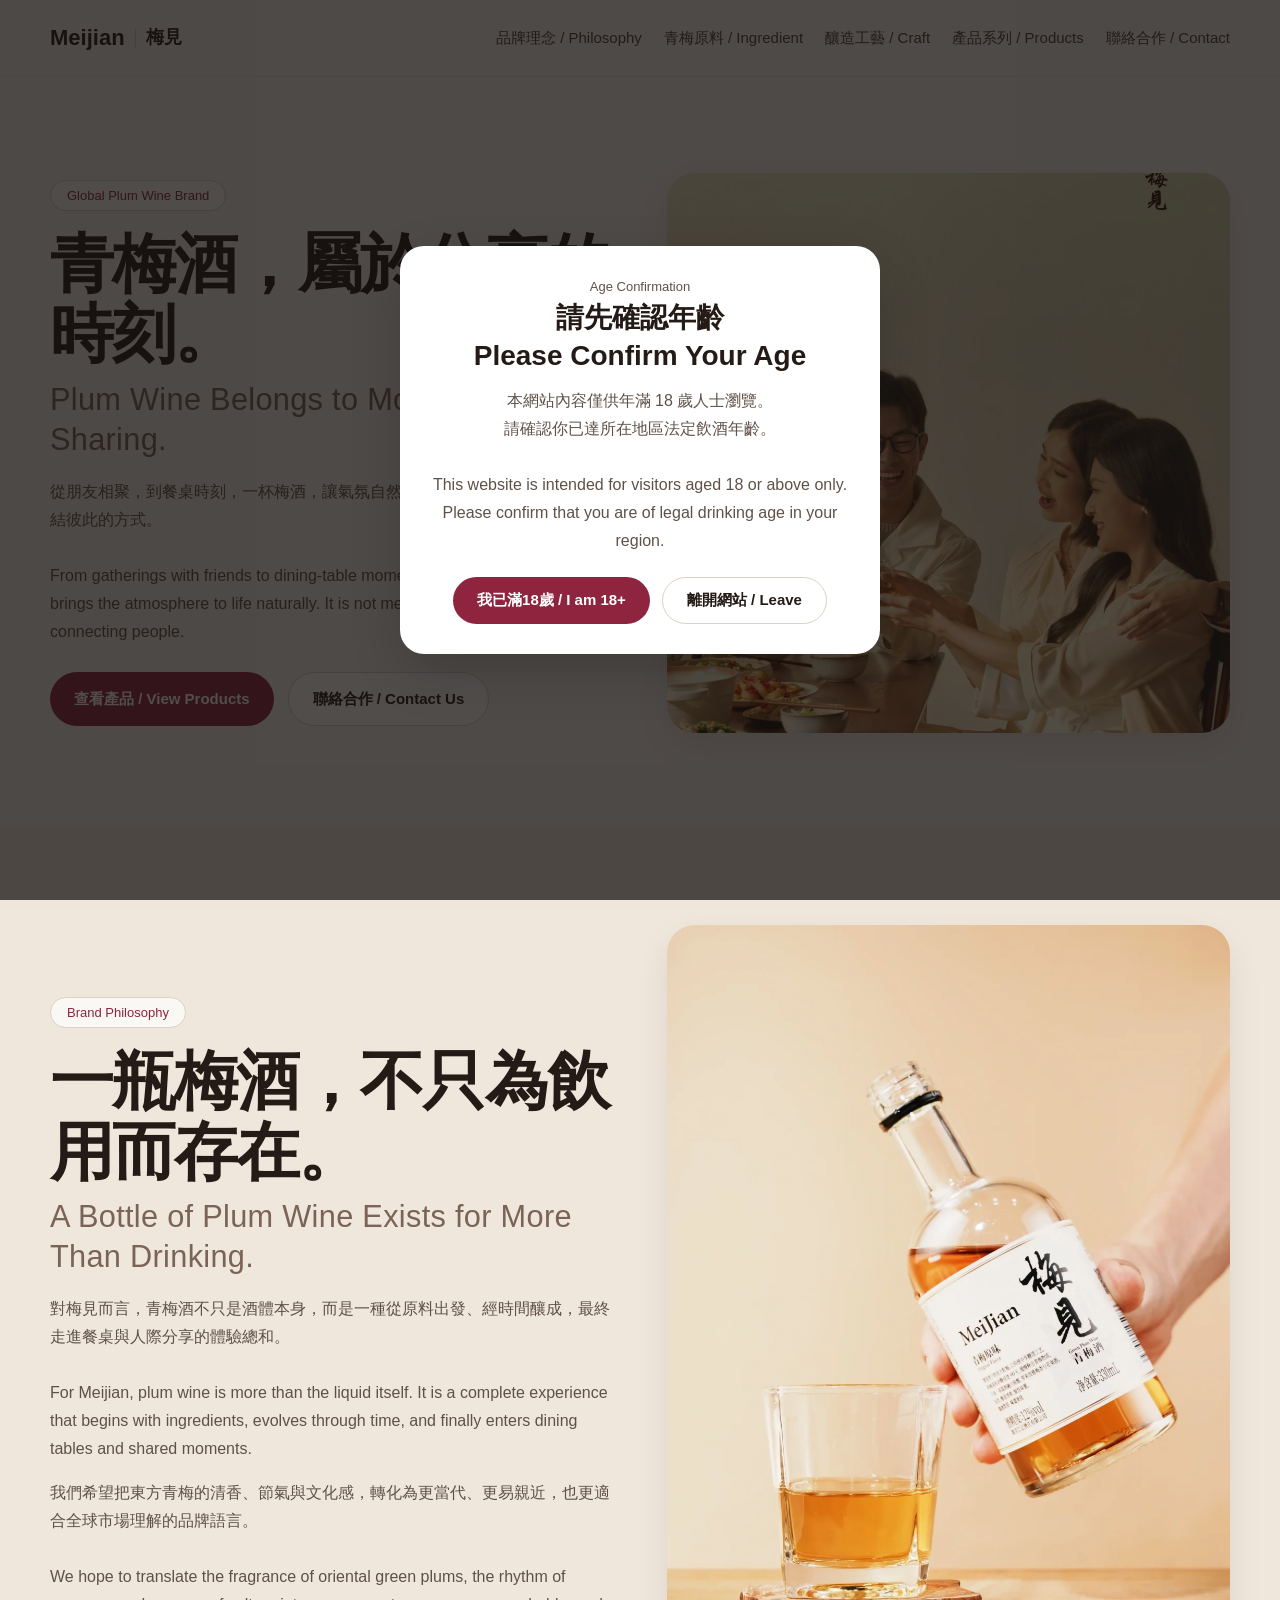
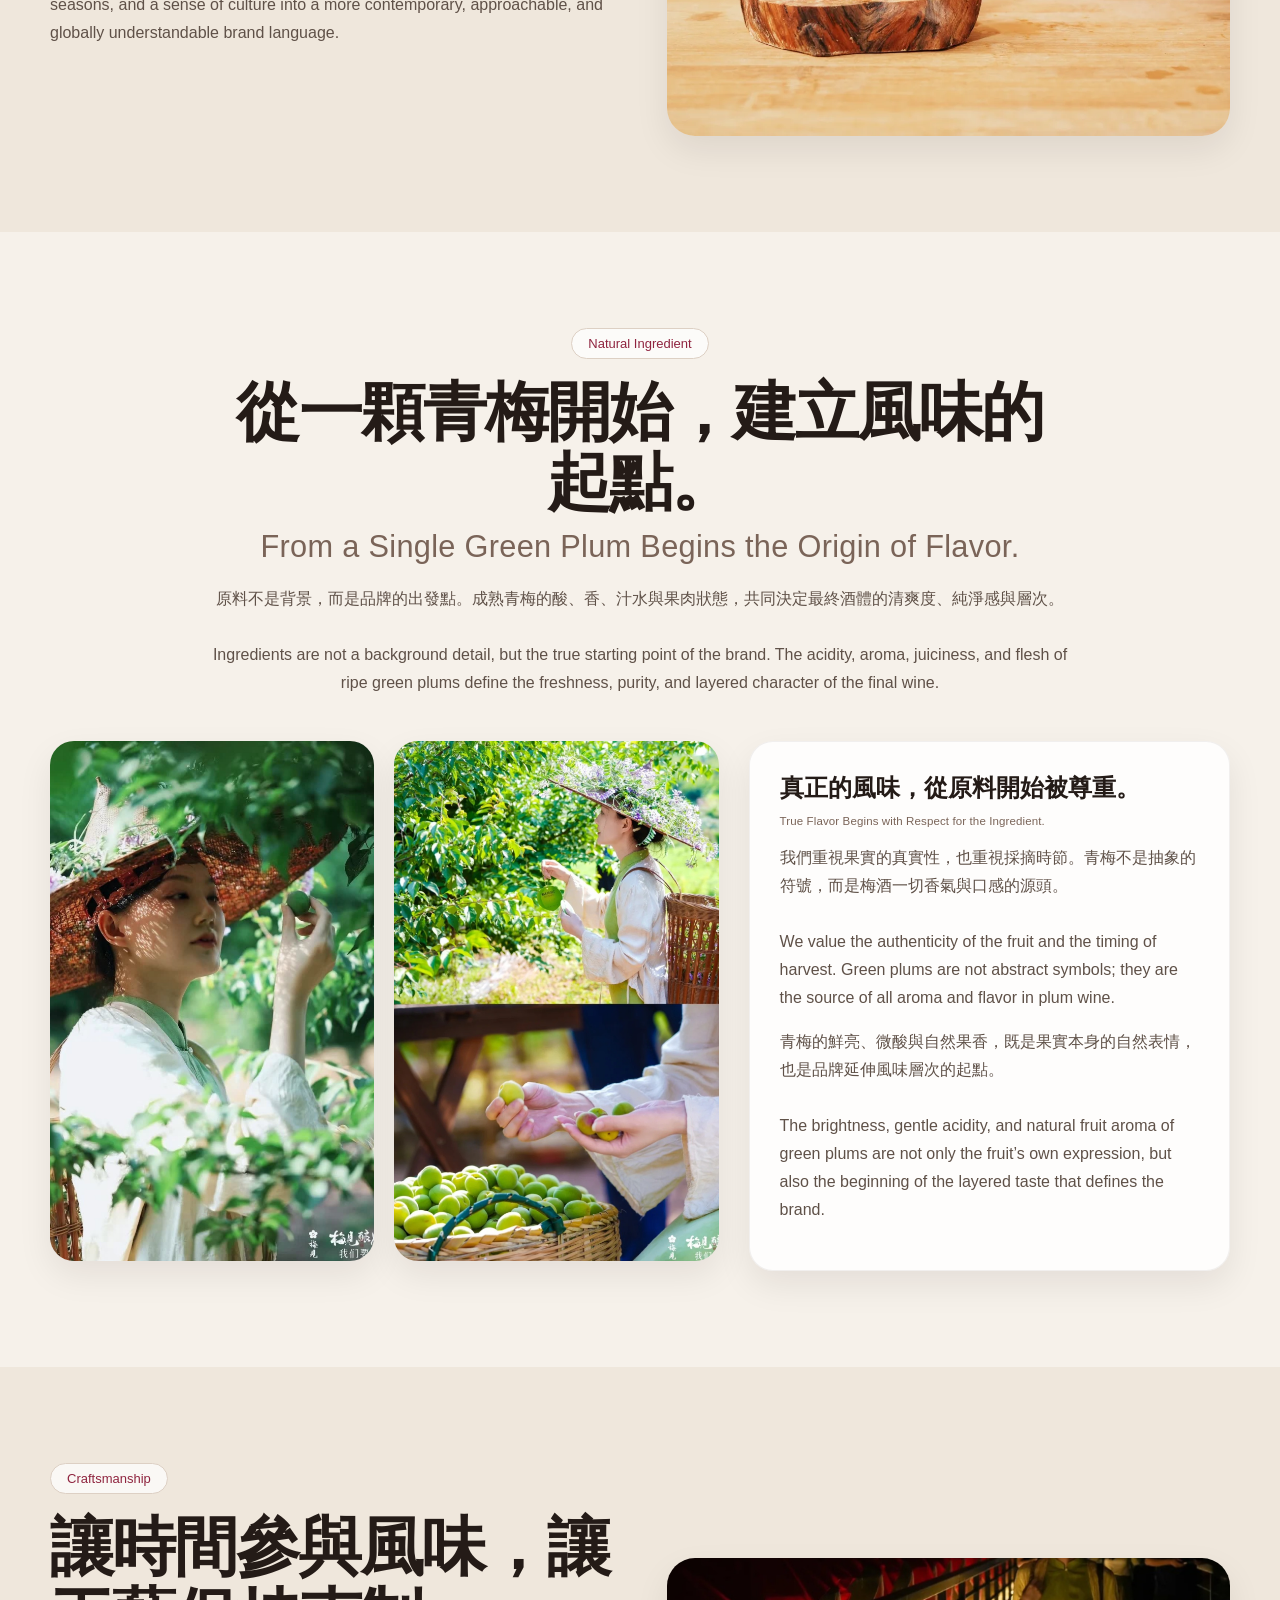
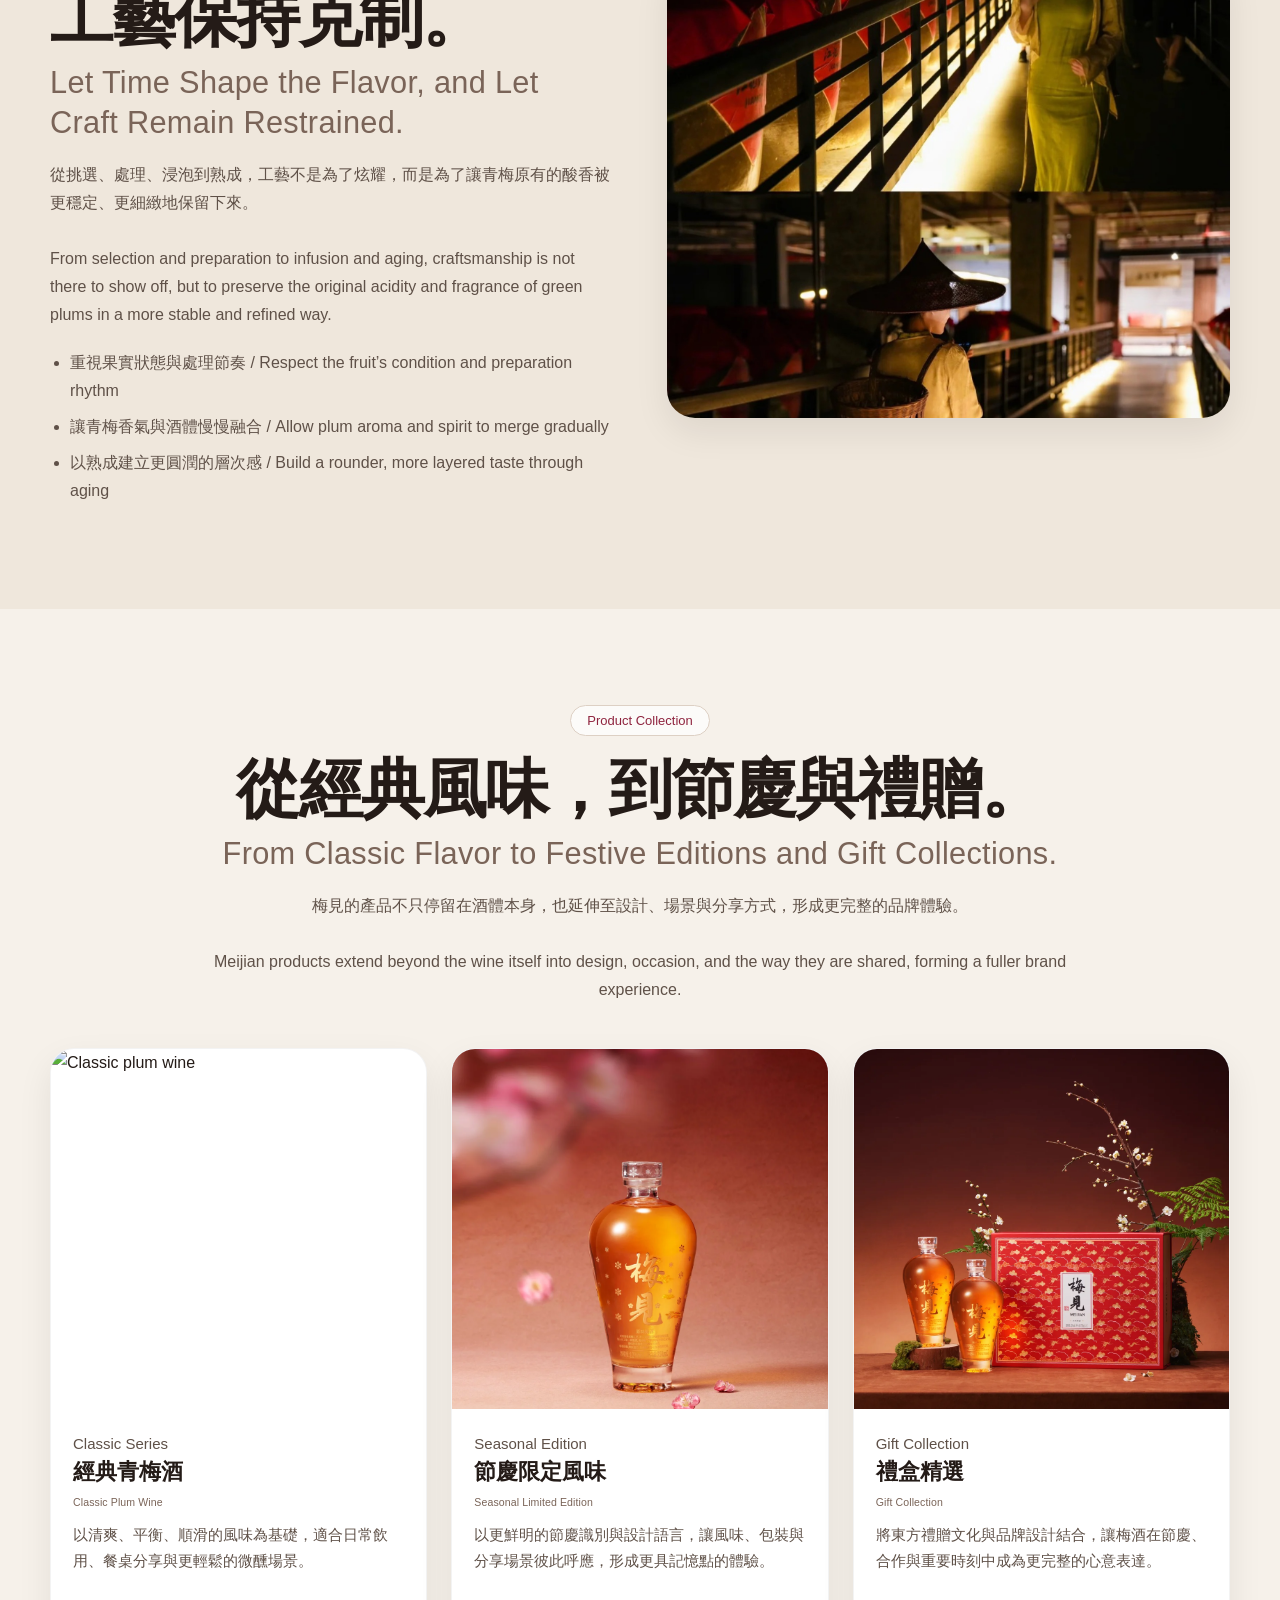
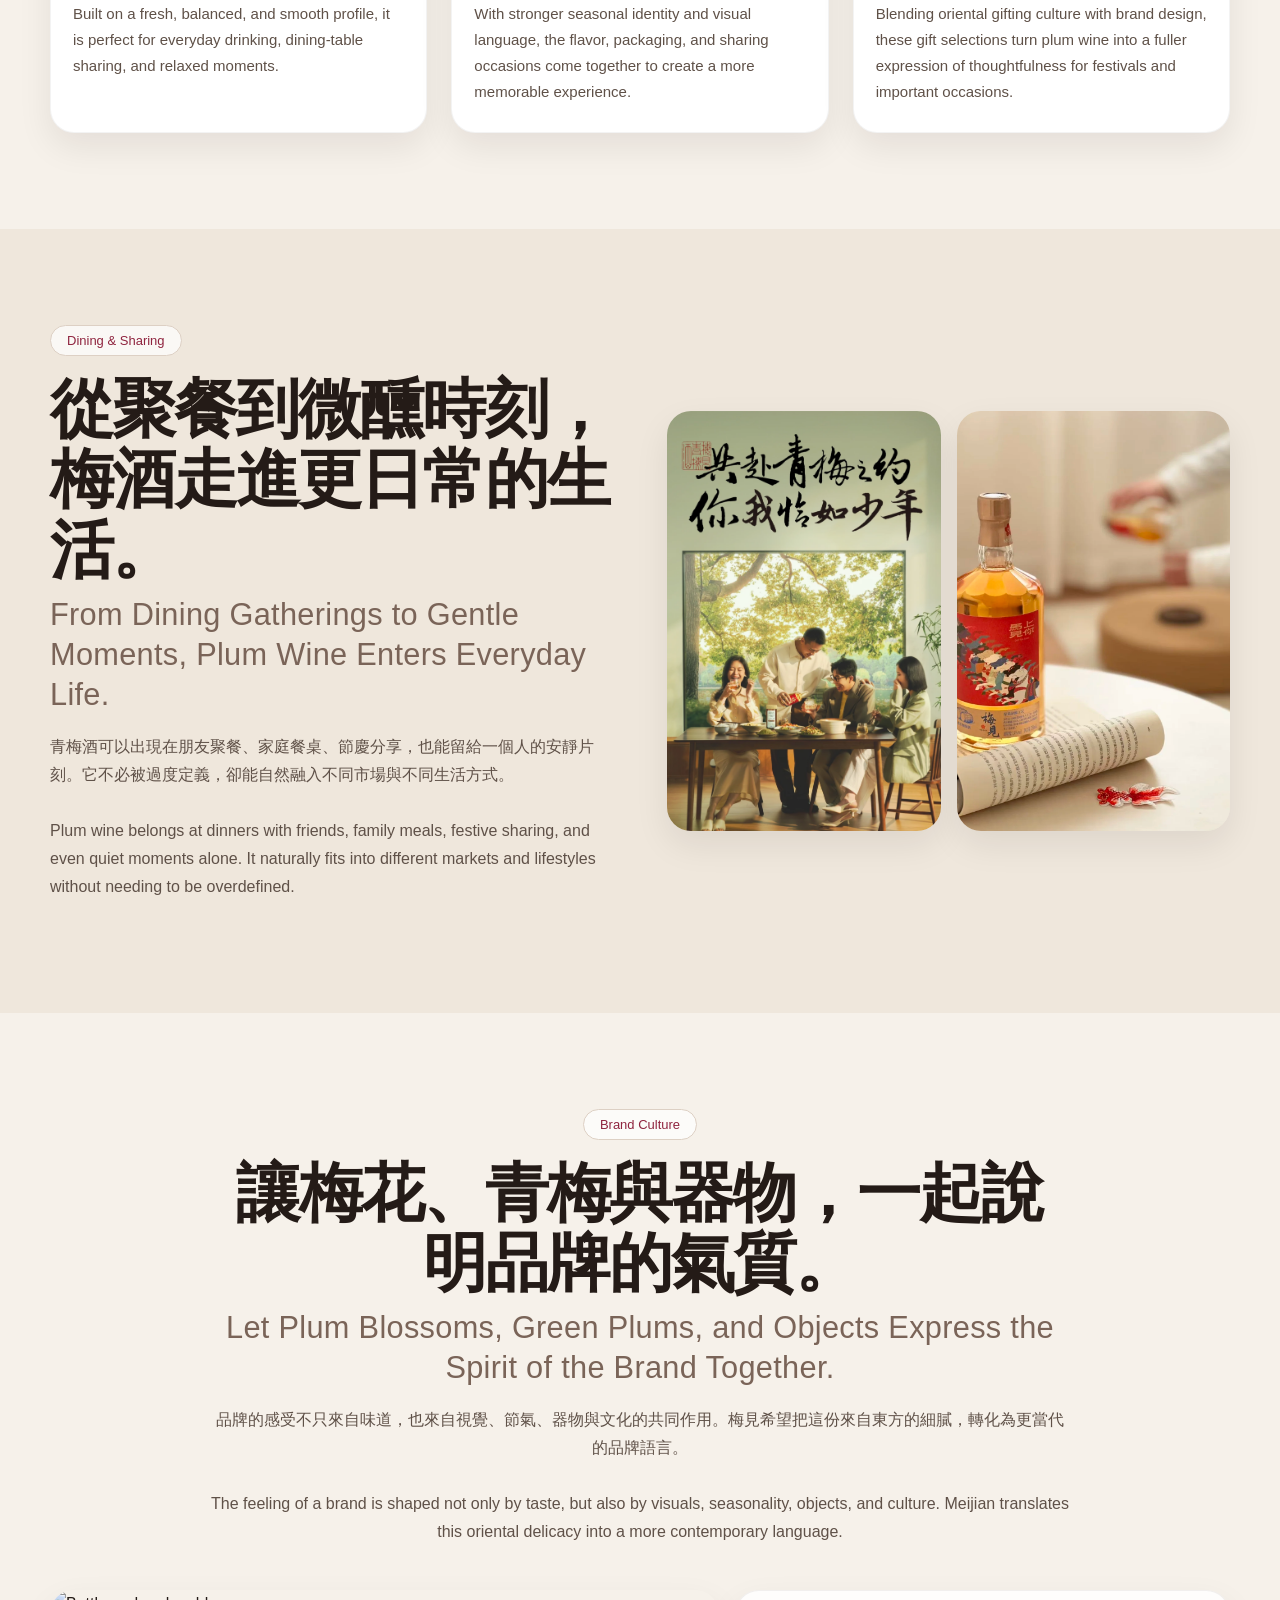
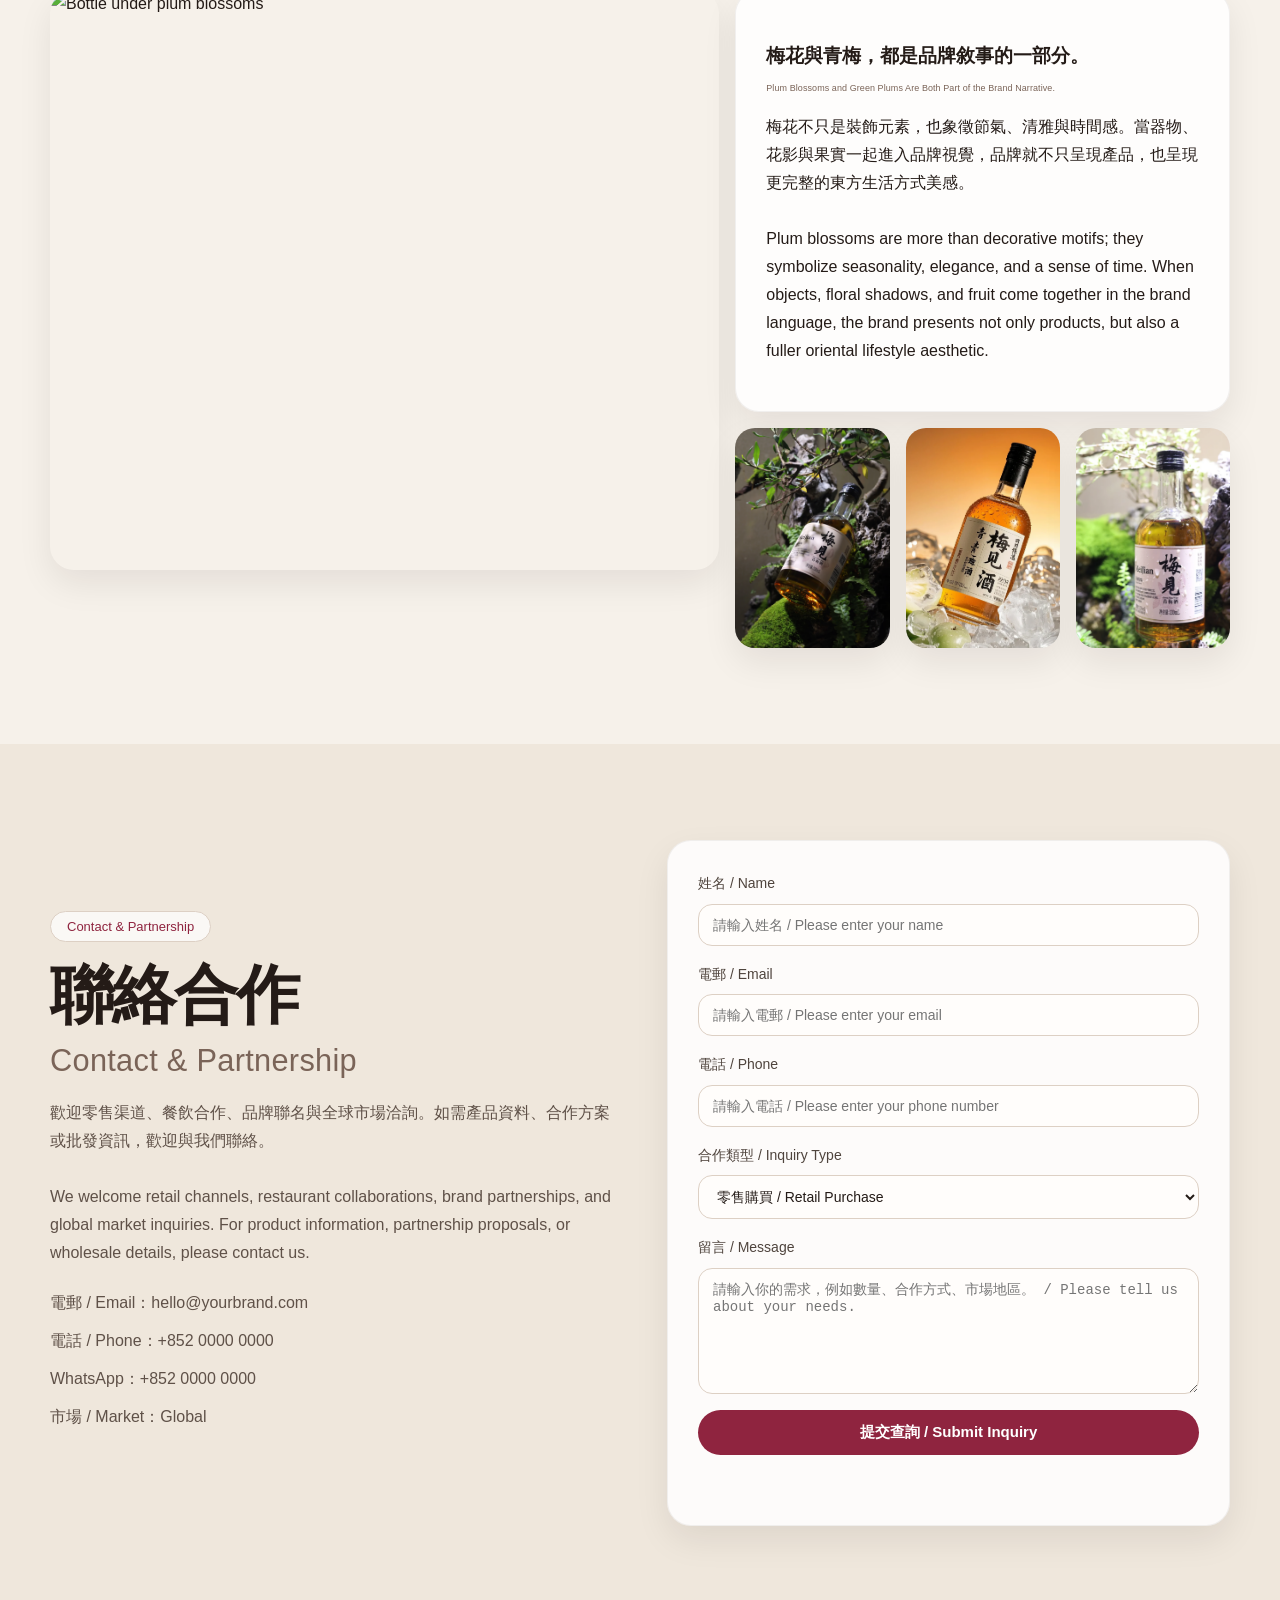
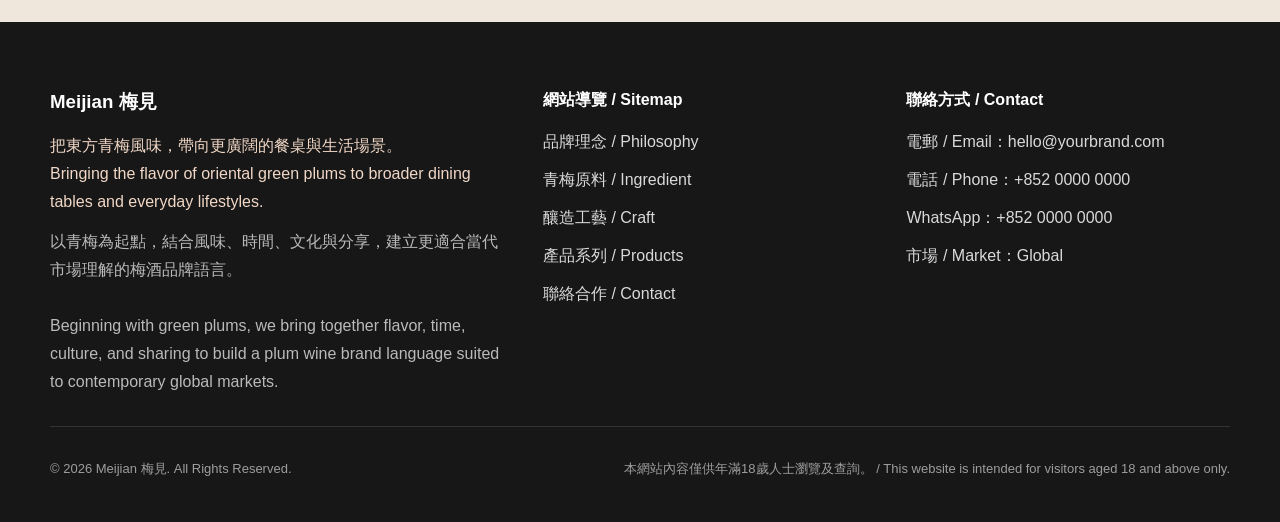
==== index.html @ caf5b8da "Update index.html" ====
<!DOCTYPE html>
<html lang="zh-HK">
<head>
  <meta charset="UTF-8" />
  <meta name="viewport" content="width=device-width, initial-scale=1.0" />
  <title>Meijian 梅見｜Global Plum Wine Brand</title>
  <meta
    name="description"
    content="Meijian 梅見是一個來自東方的青梅酒品牌，將青梅、風味、工藝與生活方式結合，打造面向全球市場的現代梅酒體驗。"
  />
  <style>
    * { box-sizing: border-box; }
    html { scroll-behavior: smooth; }

    :root{
      --bg:#f6f1ea;
      --bg-soft:#efe7dc;
      --white:#ffffff;
      --text:#241b17;
      --muted:#5f5148;
      --brand:#8f243f;
      --brand-dark:#741d33;
      --line:#ddd0c4;
      --shadow:0 14px 34px rgba(22,14,9,.08);
      --radius:24px;
    }

    body{
      margin:0;
      font-family:-apple-system,BlinkMacSystemFont,"PingFang HK","PingFang TC","Noto Sans TC","Microsoft JhengHei",sans-serif;
      background:var(--bg);
      color:var(--text);
      line-height:1.75;
    }

    img{
      max-width:100%;
      display:block;
    }

    a{
      text-decoration:none;
      color:inherit;
    }

    .container{
      width:min(1180px, calc(100% - 48px));
      margin:0 auto;
    }

    .section{
      padding:96px 0;
    }

    .section-soft{
      background:var(--bg-soft);
    }

    .eyebrow{
      display:inline-block;
      padding:8px 16px;
      border:1px solid var(--line);
      border-radius:999px;
      color:var(--brand);
      background:rgba(255,255,255,.72);
      font-size:13px;
      line-height:1;
      margin-bottom:18px;
    }

    .en-subtitle{
      display:block;
      font-size:.48em;
      line-height:1.3;
      font-weight:500;
      color:#7a6458;
      margin-top:10px;
      letter-spacing:.01em;
    }

    .site-header{
      position:sticky;
      top:0;
      z-index:40;
      background:rgba(246,241,234,.92);
      backdrop-filter:blur(10px);
      border-bottom:1px solid rgba(36,27,23,.06);
    }

    .nav{
      min-height:76px;
      display:flex;
      align-items:center;
      justify-content:space-between;
      gap:24px;
    }

    .brand{
      display:inline-flex;
      align-items:center;
      gap:10px;
      font-weight:700;
    }

    .brand-en{ font-size:22px; }
    .brand-divider{
      width:1px;
      height:18px;
      background:rgba(36,27,23,.18);
    }
    .brand-zh{ font-size:18px; font-weight:600; }

    .nav-links{
      display:flex;
      flex-wrap:wrap;
      gap:22px;
      font-size:15px;
      color:#4b4039;
    }

    .nav-links a:hover{ color:var(--brand); }

    .btn{
      display:inline-flex;
      align-items:center;
      justify-content:center;
      min-width:128px;
      padding:13px 24px;
      border-radius:999px;
      font-size:15px;
      font-weight:600;
      border:none;
      cursor:pointer;
      transition:.25s ease;
    }

    .btn-primary{
      background:var(--brand);
      color:#fff;
    }

    .btn-primary:hover{
      background:var(--brand-dark);
    }

    .btn-secondary{
      background:rgba(255,255,255,.86);
      border:1px solid var(--line);
      color:var(--text);
    }

    .btn-secondary:hover{
      background:#fff;
    }

    .hero-grid,
    .split-layout,
    .contact-grid{
      display:grid;
      grid-template-columns:1fr 1fr;
      gap:54px;
      align-items:center;
    }

    .split-layout--reverse{
      direction:rtl;
    }
    .split-layout--reverse > *{
      direction:ltr;
    }

    .hero-copy h1,
    .section-heading h2,
    .section-copy h2{
      margin:0 0 18px;
      font-size:clamp(36px,5vw,66px);
      line-height:1.1;
      letter-spacing:-.03em;
    }

    .hero-text,
    .section-heading p,
    .section-copy p{
      font-size:16px;
      color:var(--muted);
    }

    .hero-actions{
      display:flex;
      flex-wrap:wrap;
      gap:14px;
      margin-top:26px;
    }

    .hero-visual img,
    .section-visual img{
      width:100%;
      border-radius:28px;
      box-shadow:var(--shadow);
      object-fit:cover;
    }

    .hero-visual img{
      height:560px;
    }

    .section-heading{
      max-width:860px;
      margin:0 auto 44px;
      text-align:center;
    }

    .card-surface,
    .contact-panel{
      background:rgba(255,255,255,.84);
      border:1px solid rgba(36,27,23,.06);
      border-radius:24px;
      box-shadow:var(--shadow);
      padding:30px;
    }

    .section-copy h3{
      margin:0 0 14px;
      font-size:24px;
      line-height:1.3;
    }

    .ingredient-layout{
      display:grid;
      grid-template-columns:1.25fr .9fr;
      gap:30px;
      align-items:start;
    }

    .ingredient-images{
      display:grid;
      grid-template-columns:1fr 1fr;
      gap:20px;
    }

    .ingredient-images img{
      width:100%;
      height:520px;
      object-fit:cover;
      border-radius:24px;
      box-shadow:var(--shadow);
    }

    .ingredient-card{
      min-height:320px;
    }

    .section-visual img.wide{
      height:460px;
    }

    .bullet-list{
      margin:20px 0 0;
      padding-left:20px;
      color:var(--muted);
    }

    .bullet-list li{
      margin-bottom:8px;
    }

    .product-grid{
      display:grid;
      grid-template-columns:repeat(3, minmax(0,1fr));
      gap:24px;
    }

    .product-card{
      background:var(--white);
      border-radius:24px;
      overflow:hidden;
      box-shadow:var(--shadow);
      border:1px solid rgba(36,27,23,.05);
    }

    .product-card img{
      width:100%;
      height:360px;
      object-fit:cover;
    }

    .product-content{
      padding:22px 22px 26px;
    }

    .product-label{
      margin:0 0 10px;
      color:var(--brand);
      font-size:13px;
    }

    .product-content h3{
      margin:0 0 12px;
      font-size:22px;
      line-height:1.3;
    }

    .product-content p{
      margin:0;
      color:var(--muted);
      font-size:15px;
    }

    .visual-double{
      display:grid;
      grid-template-columns:1fr 1fr;
      gap:16px;
    }

    .visual-double img{
      width:100%;
      height:420px;
      object-fit:cover;
      border-radius:24px;
      box-shadow:var(--shadow);
    }

    .culture-grid{
      display:grid;
      grid-template-columns:1.15fr .85fr;
      gap:16px;
    }

    .culture-main{
      grid-row:span 2;
    }

    .culture-main img{
      width:100%;
      height:580px;
      object-fit:cover;
      border-radius:24px;
      box-shadow:var(--shadow);
    }

    .culture-side{
      min-height:280px;
    }

    .culture-small-grid{
      display:grid;
      grid-template-columns:repeat(3,1fr);
      gap:16px;
    }

    .culture-small-grid img{
      width:100%;
      height:220px;
      object-fit:cover;
      border-radius:20px;
      box-shadow:var(--shadow);
    }

    .contact-list{
      list-style:none;
      padding:0;
      margin:22px 0 24px;
    }

    .contact-list li{
      margin-bottom:10px;
      color:var(--muted);
    }

    .contact-form{
      display:grid;
      gap:16px;
    }

    .contact-form label{
      display:grid;
      gap:8px;
      font-size:14px;
      color:#4f443d;
    }

    .contact-form input,
    .contact-form select,
    .contact-form textarea{
      width:100%;
      border:1px solid #ddd0c4;
      border-radius:14px;
      padding:12px 14px;
      font-size:14px;
      background:#fffdfb;
      color:var(--text);
      outline:none;
    }

    .contact-form textarea{
      resize:vertical;
      min-height:126px;
    }

    .form-msg{
      margin:2px 0 0;
      min-height:22px;
      font-size:14px;
      color:var(--brand);
    }

    .site-footer{
      background:#171717;
      color:rgba(255,255,255,.84);
      padding:64px 0 28px;
    }

    .footer-inner{
      width:min(1180px, calc(100% - 48px));
      margin:0 auto;
      display:grid;
      grid-template-columns:1.4fr 1fr 1fr;
      gap:40px;
    }

    .footer-brand h3,
    .footer-links h4,
    .footer-contact h4{
      margin:0 0 14px;
      color:#fff;
    }

    .footer-tagline{
      margin:0 0 12px;
      color:#f1d7c6;
    }

    .footer-desc{
      margin:0;
      color:rgba(255,255,255,.7);
    }

    .footer-links ul,
    .footer-contact ul{
      list-style:none;
      margin:0;
      padding:0;
    }

    .footer-links li,
    .footer-contact li{
      margin-bottom:10px;
    }

    .footer-bottom{
      width:min(1180px, calc(100% - 48px));
      margin:30px auto 0;
      padding-top:18px;
      border-top:1px solid rgba(255,255,255,.12);
      display:flex;
      justify-content:space-between;
      gap:14px;
      flex-wrap:wrap;
      color:rgba(255,255,255,.58);
      font-size:13px;
    }

    .age-gate{
      position:fixed;
      inset:0;
      display:flex;
      align-items:center;
      justify-content:center;
      padding:20px;
      z-index:1000;
    }

    .age-gate__backdrop{
      position:absolute;
      inset:0;
      background:rgba(20,16,14,.74);
    }

    .age-gate__card{
      position:relative;
      width:min(480px,100%);
      background:var(--white);
      border-radius:24px;
      padding:30px 24px;
      text-align:center;
      box-shadow:0 18px 50px rgba(0,0,0,.18);
    }

    .age-gate__eyebrow{
      color:var(--brand);
      margin:0 0 8px;
      font-size:13px;
    }

    .age-gate__card h2{
      margin:0 0 12px;
      font-size:28px;
      line-height:1.35;
    }

    .age-gate__card p{
      margin:0;
      color:var(--muted);
    }

    .age-gate__actions{
      display:flex;
      justify-content:center;
      gap:12px;
      margin-top:22px;
      flex-wrap:wrap;
    }

    @media (max-width:1024px){
      .hero-grid,
      .split-layout,
      .contact-grid,
      .ingredient-layout,
      .product-grid,
      .footer-inner,
      .culture-grid{
        grid-template-columns:1fr;
      }

      .ingredient-images,
      .visual-double,
      .culture-small-grid{
        grid-template-columns:1fr;
      }

      .culture-main{
        grid-row:auto;
      }
    }

    @media (max-width:768px){
      .container,
      .footer-inner,
      .footer-bottom{
        width:min(100% - 32px, 1180px);
      }

      .nav{
        flex-direction:column;
        align-items:flex-start;
        padding:16px 0;
      }

      .nav-links{
        gap:14px;
      }

      .section{
        padding:72px 0;
      }

      .hero-visual img,
      .ingredient-images img,
      .section-visual img.wide,
      .product-card img,
      .visual-double img,
      .culture-main img,
      .culture-small-grid img{
        height:auto;
      }

      .footer-bottom{
        flex-direction:column;
      }
    }
  </style>
</head>
<body>
  <div class="age-gate" id="ageGate">
    <div class="age-gate__backdrop"></div>
    <div class="age-gate__card">
      <p class="age-gate__eyebrow">Age Confirmation</p>
      <h2>請先確認年齡<br />Please Confirm Your Age</h2>
      <p>
        本網站內容僅供年滿 18 歲人士瀏覽。<br />
        請確認你已達所在地區法定飲酒年齡。<br /><br />
        This website is intended for visitors aged 18 or above only.<br />
        Please confirm that you are of legal drinking age in your region.
      </p>
      <div class="age-gate__actions">
        <button class="btn btn-primary" id="enterSiteBtn">我已滿18歲 / I am 18+</button>
        <button class="btn btn-secondary" id="leaveSiteBtn">離開網站 / Leave</button>
      </div>
    </div>
  </div>

  <header class="site-header" id="top">
    <div class="container nav">
      <a href="#top" class="brand" aria-label="Meijian 梅見">
        <span class="brand-en">Meijian</span>
        <span class="brand-divider"></span>
        <span class="brand-zh">梅見</span>
      </a>

      <nav class="nav-links">
        <a href="#philosophy">品牌理念 / Philosophy</a>
        <a href="#ingredient">青梅原料 / Ingredient</a>
        <a href="#craft">釀造工藝 / Craft</a>
        <a href="#products">產品系列 / Products</a>
        <a href="#contact">聯絡合作 / Contact</a>
      </nav>
    </div>
  </header>

  <main>
    <!-- Hero -->
    <section class="hero section">
      <div class="container hero-grid">
        <div class="hero-copy">
          <span class="eyebrow">Global Plum Wine Brand</span>
          <h1>
            青梅酒，屬於分享的時刻。 
            <span class="en-subtitle">Plum Wine Belongs to Moments of Sharing.</span>
          </h1>
          <p class="hero-text">
            從朋友相聚，到餐桌時刻，一杯梅酒，讓氣氛自然發生。它不只是飲品，而是連結彼此的方式。<br /><br />
            From gatherings with friends to dining-table moments, a glass of plum wine brings the atmosphere to life naturally. It is not merely a drink, but a way of connecting people.
          </p>
          <div class="hero-actions">
            <a class="btn btn-primary" href="#products">查看產品 / View Products</a>
            <a class="btn btn-secondary" href="#contact">聯絡合作 / Contact Us</a>
          </div>
        </div>

        <div class="hero-visual">
          <img src="assets/hero-party.png" alt="Meijian dining and social moment" />
        </div>
      </div>
    </section>

    <!-- Philosophy -->
    <section class="section section-soft" id="philosophy">
      <div class="container split-layout">
        <div class="section-copy">
          <span class="eyebrow">Brand Philosophy</span>
          <h2>
            一瓶梅酒，不只為飲用而存在。
            <span class="en-subtitle">A Bottle of Plum Wine Exists for More Than Drinking.</span>
          </h2>
          <p>
            對梅見而言，青梅酒不只是酒體本身，而是一種從原料出發、經時間釀成，最終走進餐桌與人際分享的體驗總和。<br /><br />
            For Meijian, plum wine is more than the liquid itself. It is a complete experience that begins with ingredients, evolves through time, and finally enters dining tables and shared moments.
          </p>
          <p>
            我們希望把東方青梅的清香、節氣與文化感，轉化為更當代、更易親近，也更適合全球市場理解的品牌語言。<br /><br />
            We hope to translate the fragrance of oriental green plums, the rhythm of seasons, and a sense of culture into a more contemporary, approachable, and globally understandable brand language.
          </p>
        </div>

        <div class="section-visual">
          <img src="assets/pour-studio.png" alt="Meijian pour studio image" />
        </div>
      </div>
    </section>

    <!-- Ingredient -->
    <section class="section" id="ingredient">
      <div class="container section-heading">
        <span class="eyebrow">Natural Ingredient</span>
        <h2>
          從一顆青梅開始，建立風味的起點。
          <span class="en-subtitle">From a Single Green Plum Begins the Origin of Flavor.</span>
        </h2>
        <p>
          原料不是背景，而是品牌的出發點。成熟青梅的酸、香、汁水與果肉狀態，共同決定最終酒體的清爽度、純淨感與層次。<br /><br />
          Ingredients are not a background detail, but the true starting point of the brand. The acidity, aroma, juiciness, and flesh of ripe green plums define the freshness, purity, and layered character of the final wine.
        </p>
      </div>

      <div class="container ingredient-layout">
        <div class="ingredient-images">
          <img src="assets/plum-picking-close.jpg" alt="Close-up green plum picking" />
          <img src="assets/plum-harvest.jpg" alt="Green plum harvest" />
        </div>

        <div class="section-copy card-surface ingredient-card">
          <h3>
            真正的風味，從原料開始被尊重。
            <span class="en-subtitle">True Flavor Begins with Respect for the Ingredient.</span>
          </h3>
          <p>
            我們重視果實的真實性，也重視採摘時節。青梅不是抽象的符號，而是梅酒一切香氣與口感的源頭。<br /><br />
            We value the authenticity of the fruit and the timing of harvest. Green plums are not abstract symbols; they are the source of all aroma and flavor in plum wine.
          </p>
          <p>
            青梅的鮮亮、微酸與自然果香，既是果實本身的自然表情，也是品牌延伸風味層次的起點。<br /><br />
            The brightness, gentle acidity, and natural fruit aroma of green plums are not only the fruit’s own expression, but also the beginning of the layered taste that defines the brand.
          </p>
        </div>
      </div>
    </section>

    <!-- Craft -->
    <section class="section section-soft" id="craft">
      <div class="container split-layout">
        <div class="section-copy">
          <span class="eyebrow">Craftsmanship</span>
          <h2>
            讓時間參與風味，讓工藝保持克制。
            <span class="en-subtitle">Let Time Shape the Flavor, and Let Craft Remain Restrained.</span>
          </h2>
          <p>
            從挑選、處理、浸泡到熟成，工藝不是為了炫耀，而是為了讓青梅原有的酸香被更穩定、更細緻地保留下來。<br /><br />
            From selection and preparation to infusion and aging, craftsmanship is not there to show off, but to preserve the original acidity and fragrance of green plums in a more stable and refined way.
          </p>
          <ul class="bullet-list">
            <li>重視果實狀態與處理節奏 / Respect the fruit’s condition and preparation rhythm</li>
            <li>讓青梅香氣與酒體慢慢融合 / Allow plum aroma and spirit to merge gradually</li>
            <li>以熟成建立更圓潤的層次感 / Build a rounder, more layered taste through aging</li>
          </ul>
        </div>

        <div class="section-visual">
          <img class="wide" src="assets/cellar-process.jpg" alt="Cellar and aging process" />
        </div>
      </div>
    </section>

    <!-- Products -->
    <section class="section" id="products">
      <div class="container section-heading">
        <span class="eyebrow">Product Collection</span>
        <h2>
          從經典風味，到節慶與禮贈。
          <span class="en-subtitle">From Classic Flavor to Festive Editions and Gift Collections.</span>
        </h2>
        <p>
          梅見的產品不只停留在酒體本身，也延伸至設計、場景與分享方式，形成更完整的品牌體驗。<br /><br />
          Meijian products extend beyond the wine itself into design, occasion, and the way they are shared, forming a fuller brand experience.
        </p>
      </div>

      <div class="container product-grid">
        <article class="product-card">
          <img src="assets/classic-red.png" alt="Classic plum wine" />
          <div class="product-content">
            <p class="product-label">Classic Series</p>
            <h3>
              經典青梅酒
              <span class="en-subtitle">Classic Plum Wine</span>
            </h3>
            <p>
              以清爽、平衡、順滑的風味為基礎，適合日常飲用、餐桌分享與更輕鬆的微醺場景。<br /><br />
              Built on a fresh, balanced, and smooth profile, it is perfect for everyday drinking, dining-table sharing, and relaxed moments.
            </p>
          </div>
        </article>

        <article class="product-card">
          <img src="assets/limited-gold.png" alt="Seasonal limited edition plum wine" />
          <div class="product-content">
            <p class="product-label">Seasonal Edition</p>
            <h3>
              節慶限定風味
              <span class="en-subtitle">Seasonal Limited Edition</span>
            </h3>
            <p>
              以更鮮明的節慶識別與設計語言，讓風味、包裝與分享場景彼此呼應，形成更具記憶點的體驗。<br /><br />
              With stronger seasonal identity and visual language, the flavor, packaging, and sharing occasions come together to create a more memorable experience.
            </p>
          </div>
        </article>

        <article class="product-card">
          <img src="assets/gift-box.png" alt="Gift collection plum wine box" />
          <div class="product-content">
            <p class="product-label">Gift Collection</p>
            <h3>
              禮盒精選
              <span class="en-subtitle">Gift Collection</span>
            </h3>
            <p>
              將東方禮贈文化與品牌設計結合，讓梅酒在節慶、合作與重要時刻中成為更完整的心意表達。<br /><br />
              Blending oriental gifting culture with brand design, these gift selections turn plum wine into a fuller expression of thoughtfulness for festivals and important occasions.
            </p>
          </div>
        </article>
      </div>
    </section>

    <!-- Sharing -->
    <section class="section section-soft" id="sharing">
      <div class="container split-layout split-layout--reverse">
        <div class="section-visual visual-double">
          <img src="assets/dining-window.png" alt="Dining table and social sharing" />
          <img src="assets/red-label-book.png" alt="Red label bottle and book" />
        </div>

        <div class="section-copy">
          <span class="eyebrow">Dining & Sharing</span>
          <h2>
            從聚餐到微醺時刻，梅酒走進更日常的生活。
            <span class="en-subtitle">From Dining Gatherings to Gentle Moments, Plum Wine Enters Everyday Life.</span>
          </h2>
          <p>
            青梅酒可以出現在朋友聚餐、家庭餐桌、節慶分享，也能留給一個人的安靜片刻。它不必被過度定義，卻能自然融入不同市場與不同生活方式。<br /><br />
            Plum wine belongs at dinners with friends, family meals, festive sharing, and even quiet moments alone. It naturally fits into different markets and lifestyles without needing to be overdefined.
          </p>
        </div>
      </div>
    </section>

    <!-- Culture -->
    <section class="section" id="culture">
      <div class="container section-heading">
        <span class="eyebrow">Brand Culture</span>
        <h2>
          讓梅花、青梅與器物，一起說明品牌的氣質。
          <span class="en-subtitle">Let Plum Blossoms, Green Plums, and Objects Express the Spirit of the Brand Together.</span>
        </h2>
        <p>
          品牌的感受不只來自味道，也來自視覺、節氣、器物與文化的共同作用。梅見希望把這份來自東方的細膩，轉化為更當代的品牌語言。<br /><br />
          The feeling of a brand is shaped not only by taste, but also by visuals, seasonality, objects, and culture. Meijian translates this oriental delicacy into a more contemporary language.
        </p>
      </div>

      <div class="container culture-grid">
        <div class="culture-main">
          <img src="assets/blossom-bottle.png" alt="Bottle under plum blossoms" />
        </div>

        <div class="culture-side card-surface">
          <h3>
            梅花與青梅，都是品牌敘事的一部分。
            <span class="en-subtitle">Plum Blossoms and Green Plums Are Both Part of the Brand Narrative.</span>
          </h3>
          <p>
            梅花不只是裝飾元素，也象徵節氣、清雅與時間感。當器物、花影與果實一起進入品牌視覺，品牌就不只呈現產品，也呈現更完整的東方生活方式美感。<br /><br />
            Plum blossoms are more than decorative motifs; they symbolize seasonality, elegance, and a sense of time. When objects, floral shadows, and fruit come together in the brand language, the brand presents not only products, but also a fuller oriental lifestyle aesthetic.
          </p>
        </div>

        <div class="culture-small-grid">
          <img src="assets/moss-bottle-a.png" alt="Bottle among moss and stones" />
          <img src="assets/ice-bottle.png" alt="Bottle in iced serving scene" />
          <img src="assets/garden-bottle.png" alt="Bottle in garden scene" />
        </div>
      </div>
    </section>

    <!-- Contact -->
    <section class="section section-soft" id="contact">
      <div class="container contact-grid">
        <div class="section-copy">
          <span class="eyebrow">Contact & Partnership</span>
          <h2>
            聯絡合作
            <span class="en-subtitle">Contact & Partnership</span>
          </h2>
          <p>
            歡迎零售渠道、餐飲合作、品牌聯名與全球市場洽詢。如需產品資料、合作方案或批發資訊，歡迎與我們聯絡。<br /><br />
            We welcome retail channels, restaurant collaborations, brand partnerships, and global market inquiries. For product information, partnership proposals, or wholesale details, please contact us.
          </p>

          <ul class="contact-list">
            <li>電郵 / Email：hello@yourbrand.com</li>
            <li>電話 / Phone：+852 0000 0000</li>
            <li>WhatsApp：+852 0000 0000</li>
            <li>市場 / Market：Global</li>
          </ul>
        </div>

        <div class="contact-panel">
          <form class="contact-form" onsubmit="return submitInquiry(event)">
            <label>
              姓名 / Name
              <input type="text" name="name" placeholder="請輸入姓名 / Please enter your name" required />
            </label>

            <label>
              電郵 / Email
              <input type="email" name="email" placeholder="請輸入電郵 / Please enter your email" required />
            </label>

            <label>
              電話 / Phone
              <input type="text" name="phone" placeholder="請輸入電話 / Please enter your phone number" />
            </label>

            <label>
              合作類型 / Inquiry Type
              <select name="type">
                <option>零售購買 / Retail Purchase</option>
                <option>批發採購 / Wholesale</option>
                <option>餐飲合作 / Restaurant Collaboration</option>
                <option>品牌聯名 / Brand Partnership</option>
                <option>其他查詢 / Other Inquiry</option>
              </select>
            </label>

            <label>
              留言 / Message
              <textarea name="message" rows="5" placeholder="請輸入你的需求，例如數量、合作方式、市場地區。 / Please tell us about your needs."></textarea>
            </label>

            <button class="btn btn-primary" type="submit">提交查詢 / Submit Inquiry</button>
            <p id="formMsg" class="form-msg"></p>
          </form>
        </div>
      </div>
    </section>
  </main>

  <footer class="site-footer">
    <div class="footer-inner">
      <div class="footer-brand">
        <h3>Meijian 梅見</h3>
        <p class="footer-tagline">
          把東方青梅風味，帶向更廣闊的餐桌與生活場景。<br />
          Bringing the flavor of oriental green plums to broader dining tables and everyday lifestyles.
        </p>
        <p class="footer-desc">
          以青梅為起點，結合風味、時間、文化與分享，建立更適合當代市場理解的梅酒品牌語言。<br /><br />
          Beginning with green plums, we bring together flavor, time, culture, and sharing to build a plum wine brand language suited to contemporary global markets.
        </p>
      </div>

      <div class="footer-links">
        <h4>網站導覽 / Sitemap</h4>
        <ul>
          <li><a href="#philosophy">品牌理念 / Philosophy</a></li>
          <li><a href="#ingredient">青梅原料 / Ingredient</a></li>
          <li><a href="#craft">釀造工藝 / Craft</a></li>
          <li><a href="#products">產品系列 / Products</a></li>
          <li><a href="#contact">聯絡合作 / Contact</a></li>
        </ul>
      </div>

      <div class="footer-contact">
        <h4>聯絡方式 / Contact</h4>
        <ul>
          <li>電郵 / Email：hello@yourbrand.com</li>
          <li>電話 / Phone：+852 0000 0000</li>
          <li>WhatsApp：+852 0000 0000</li>
          <li>市場 / Market：Global</li>
        </ul>
      </div>
    </div>

    <div class="footer-bottom">
      <p>© 2026 Meijian 梅見. All Rights Reserved.</p>
      <p>本網站內容僅供年滿18歲人士瀏覽及查詢。 / This website is intended for visitors aged 18 and above only.</p>
    </div>
  </footer>

  <script>
    const ageGate = document.getElementById("ageGate");
    const enterSiteBtn = document.getElementById("enterSiteBtn");
    const leaveSiteBtn = document.getElementById("leaveSiteBtn");
    const ageConfirmed = localStorage.getItem("meijianAgeConfirmed");

    if (ageConfirmed === "true") {
      ageGate.style.display = "none";
    }

    enterSiteBtn.addEventListener("click", function () {
      localStorage.setItem("meijianAgeConfirmed", "true");
      ageGate.style.display = "none";
    });

    leaveSiteBtn.addEventListener("click", function () {
      window.location.href = "https://www.google.com";
    });

    function submitInquiry(event) {
      event.preventDefault();
      const msg = document.getElementById("formMsg");
      msg.textContent = "查詢已提交，我們會盡快與你聯絡。 / Your inquiry has been submitted. We will contact you soon.";
      event.target.reset();
      return false;
    }
  </script>
</body>
</html>
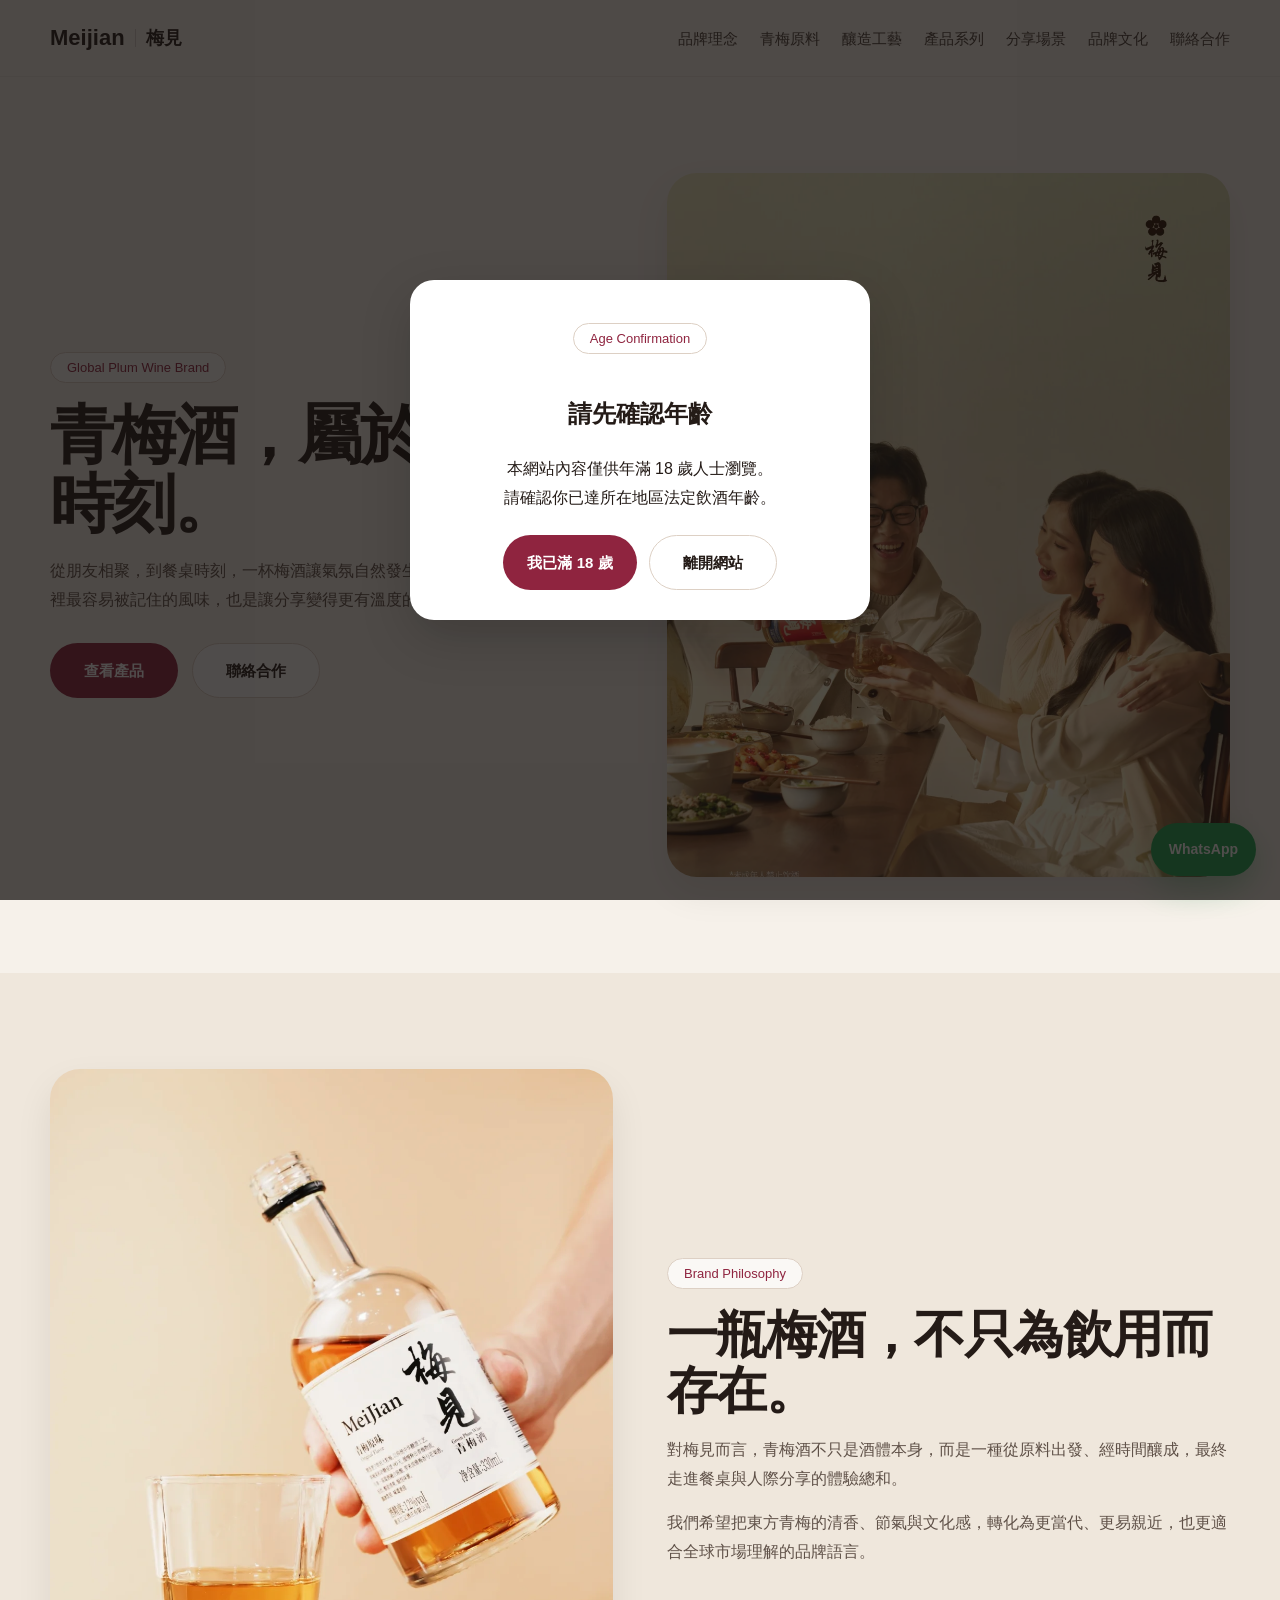
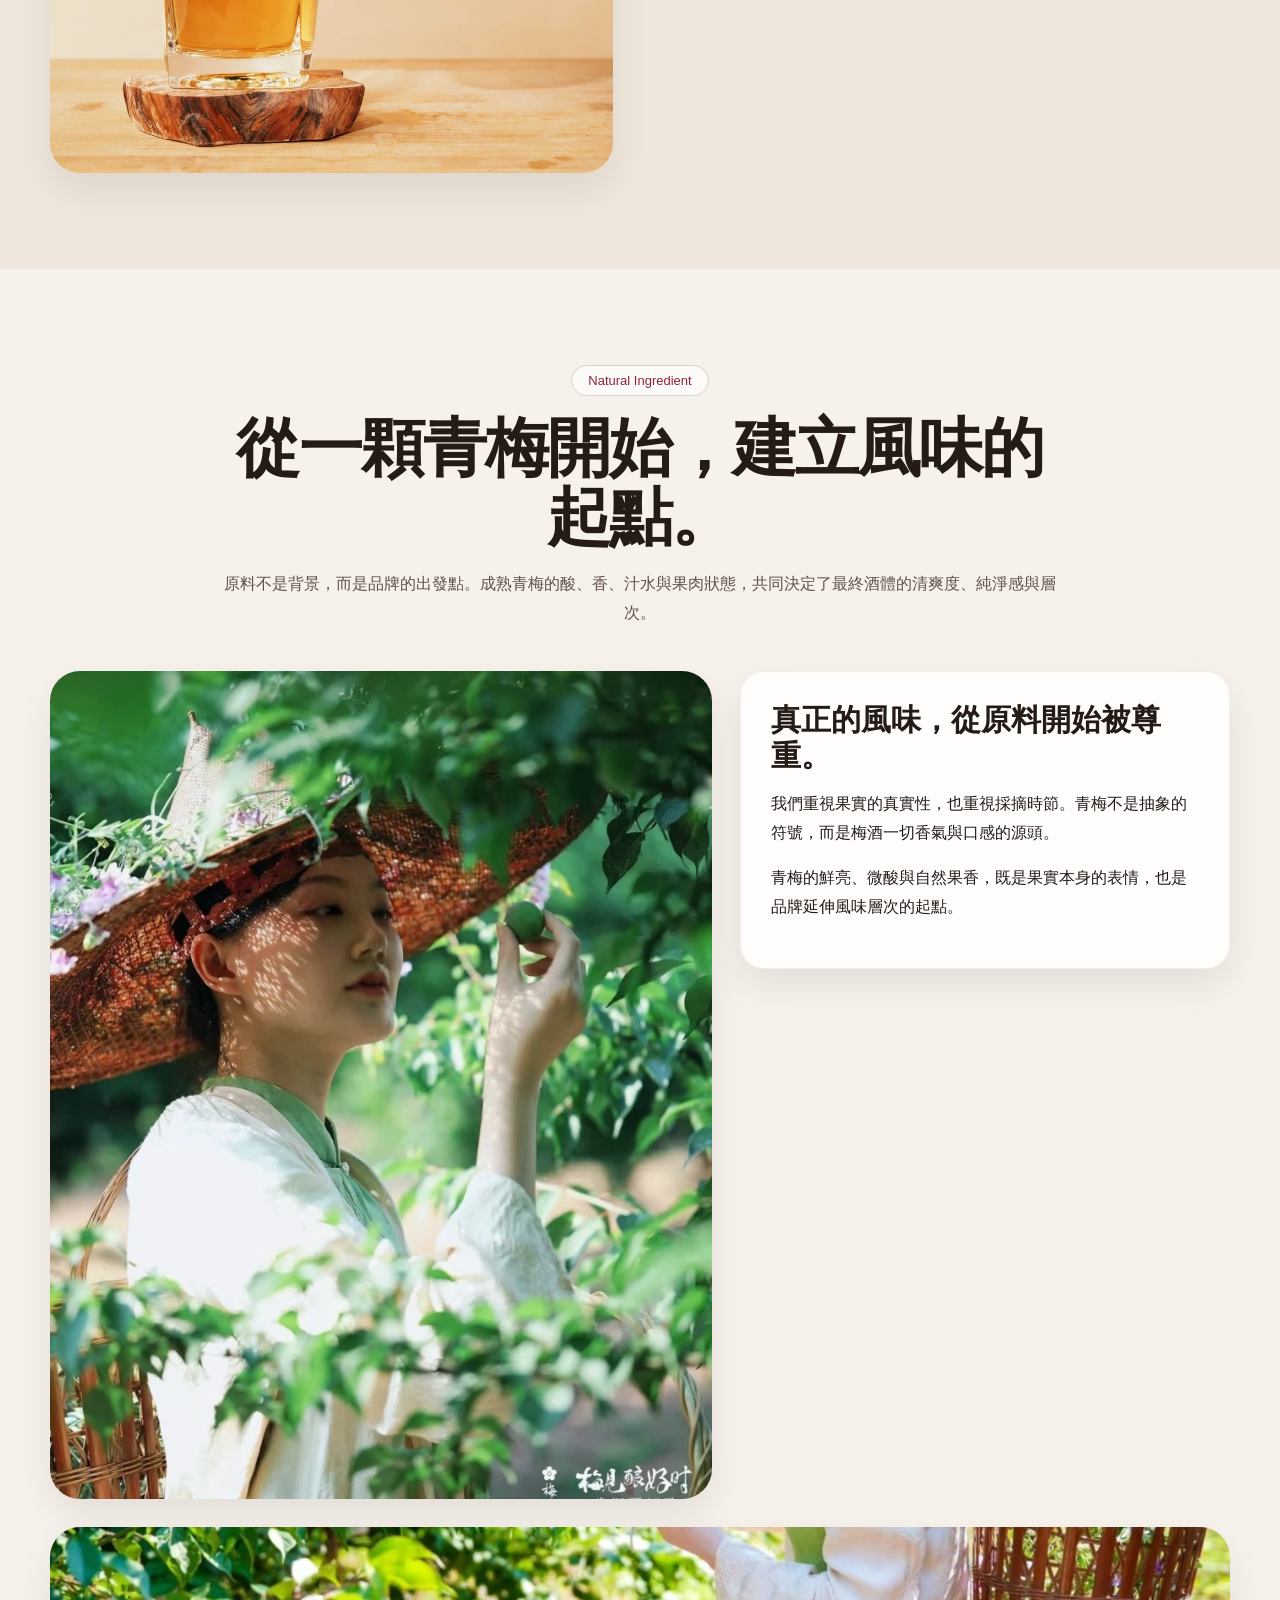
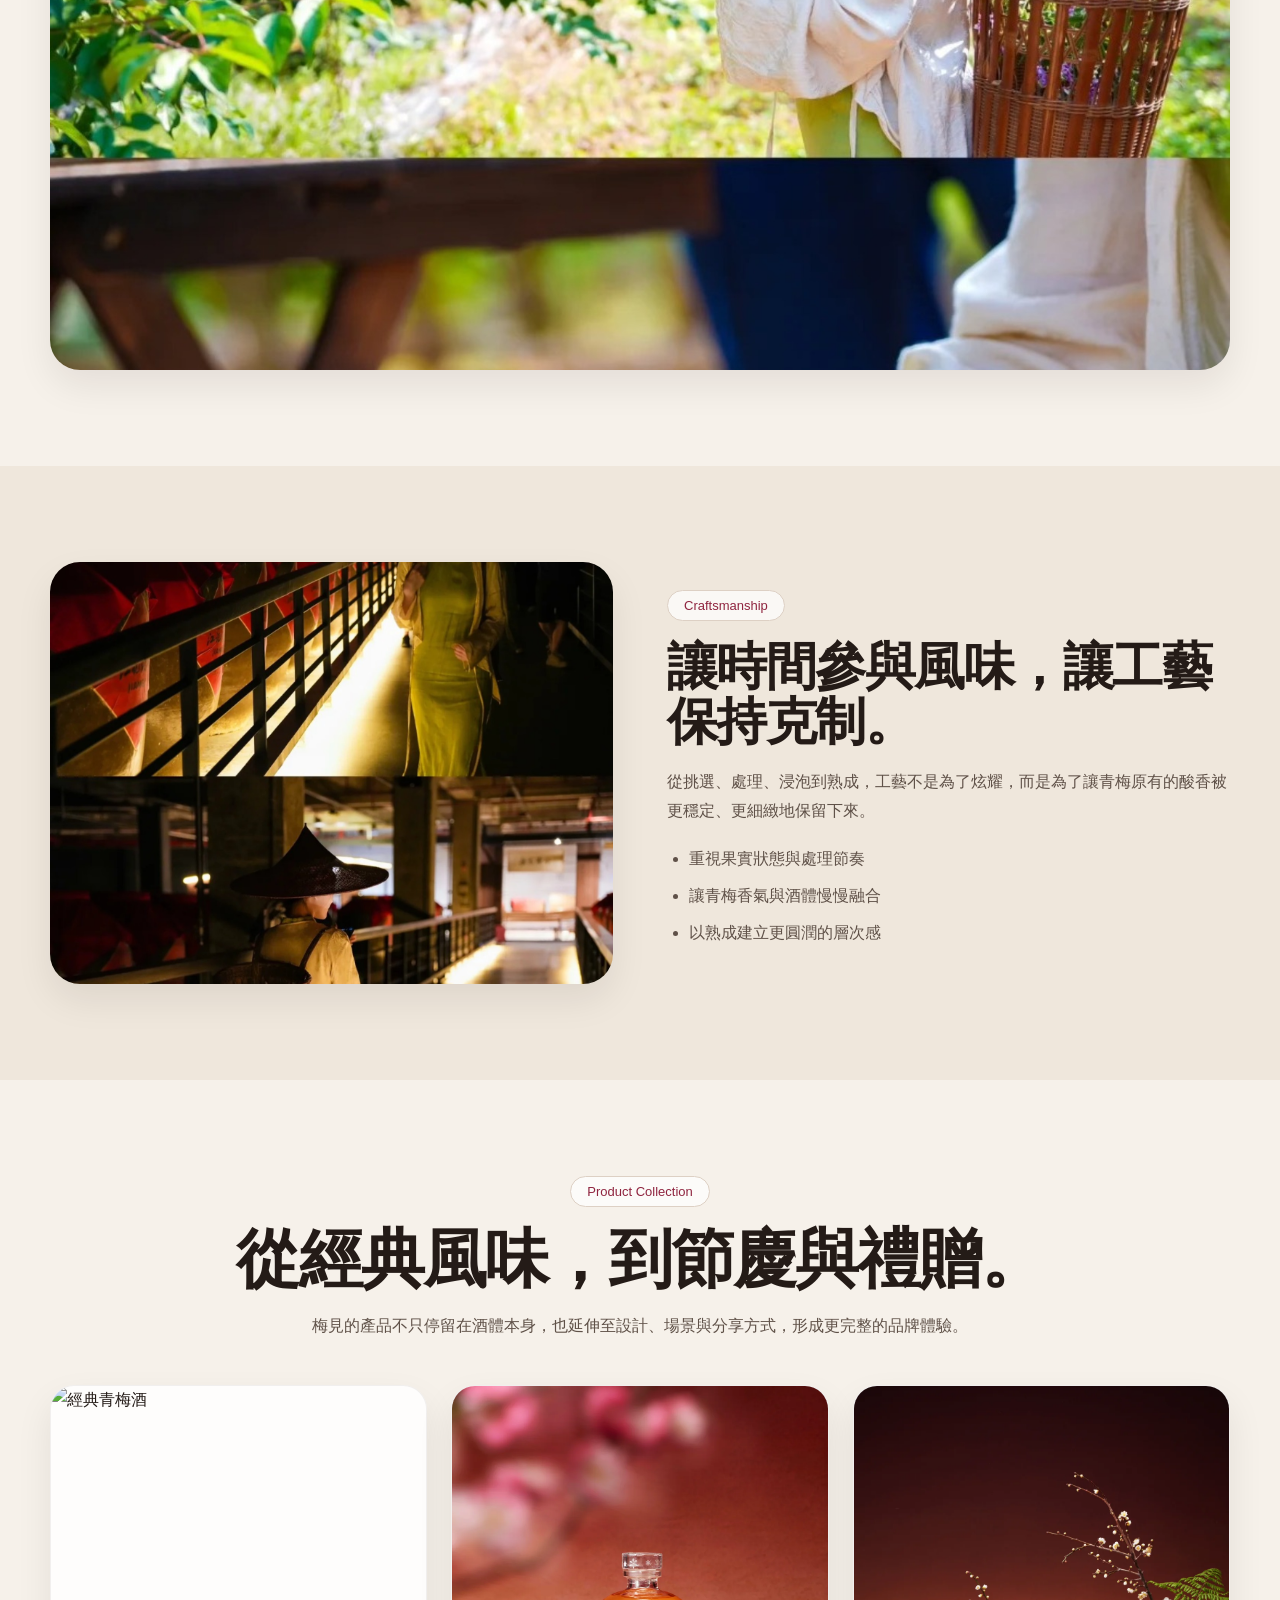
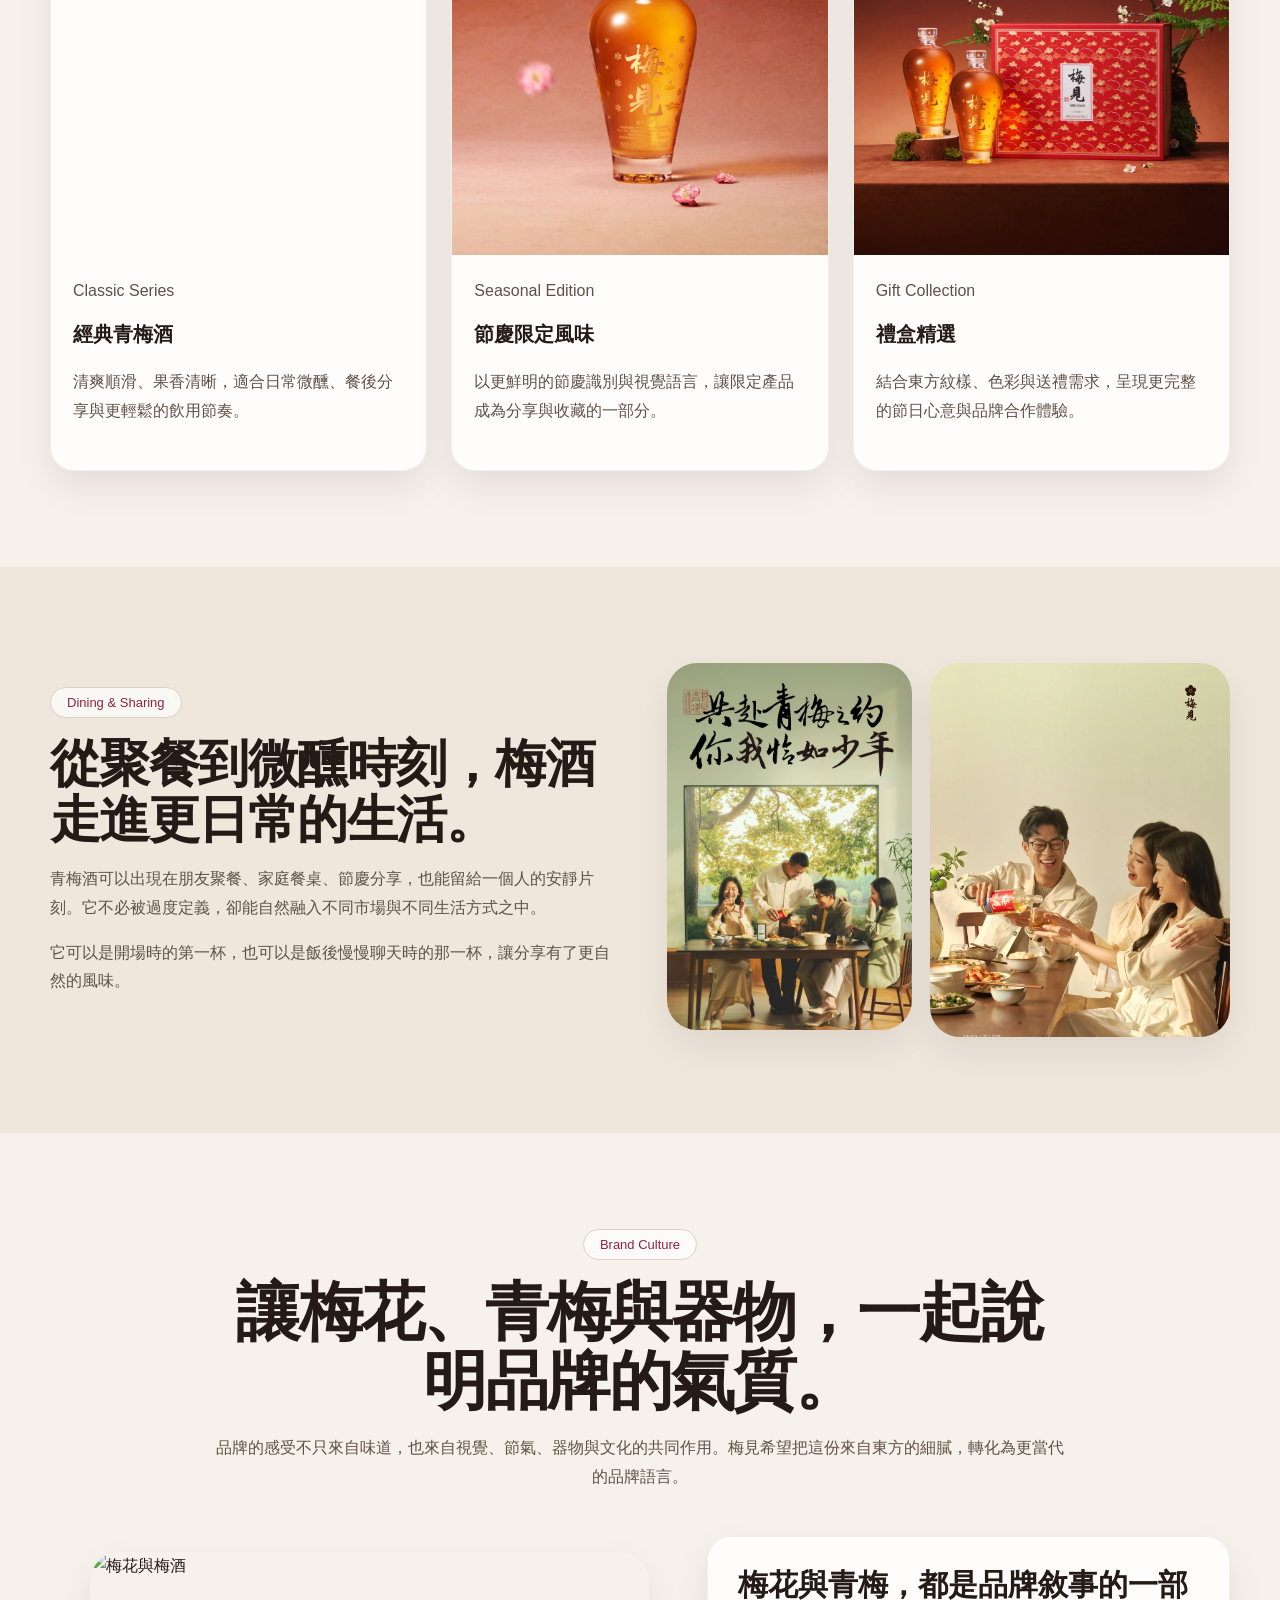
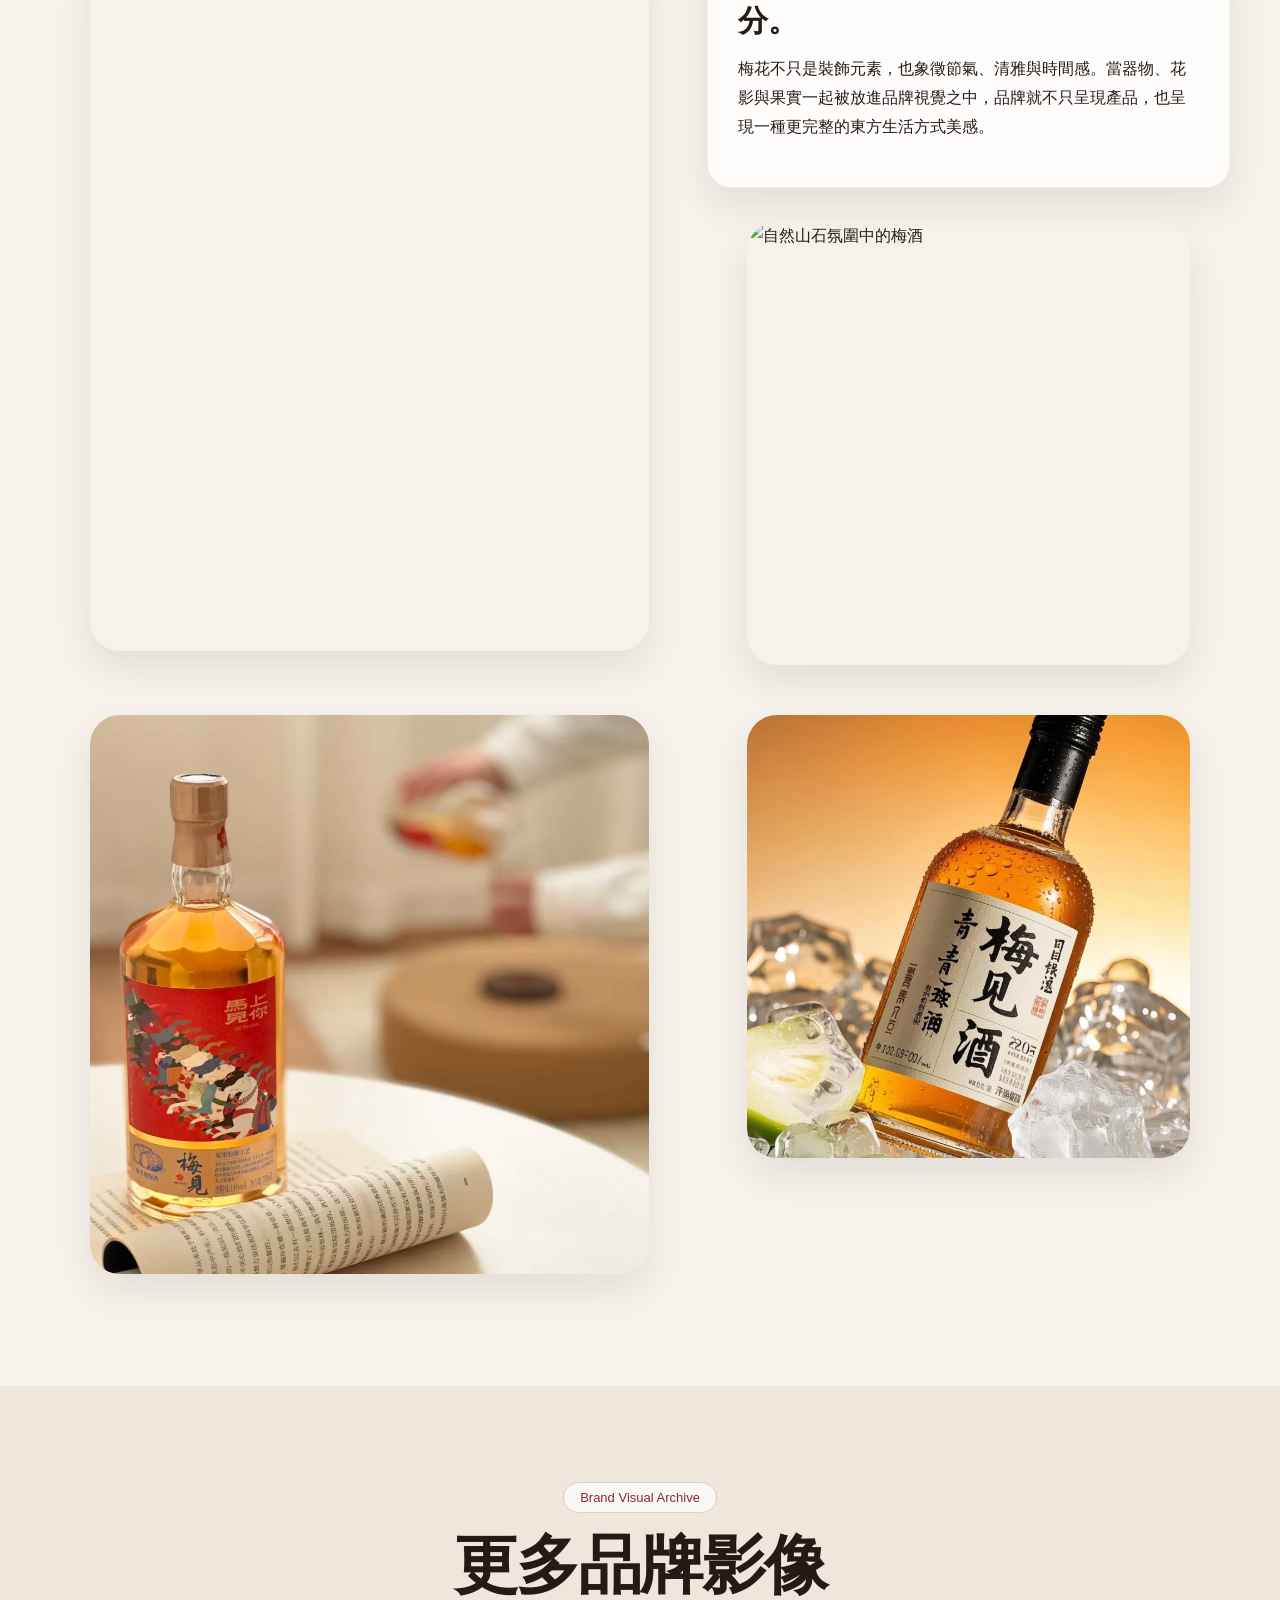
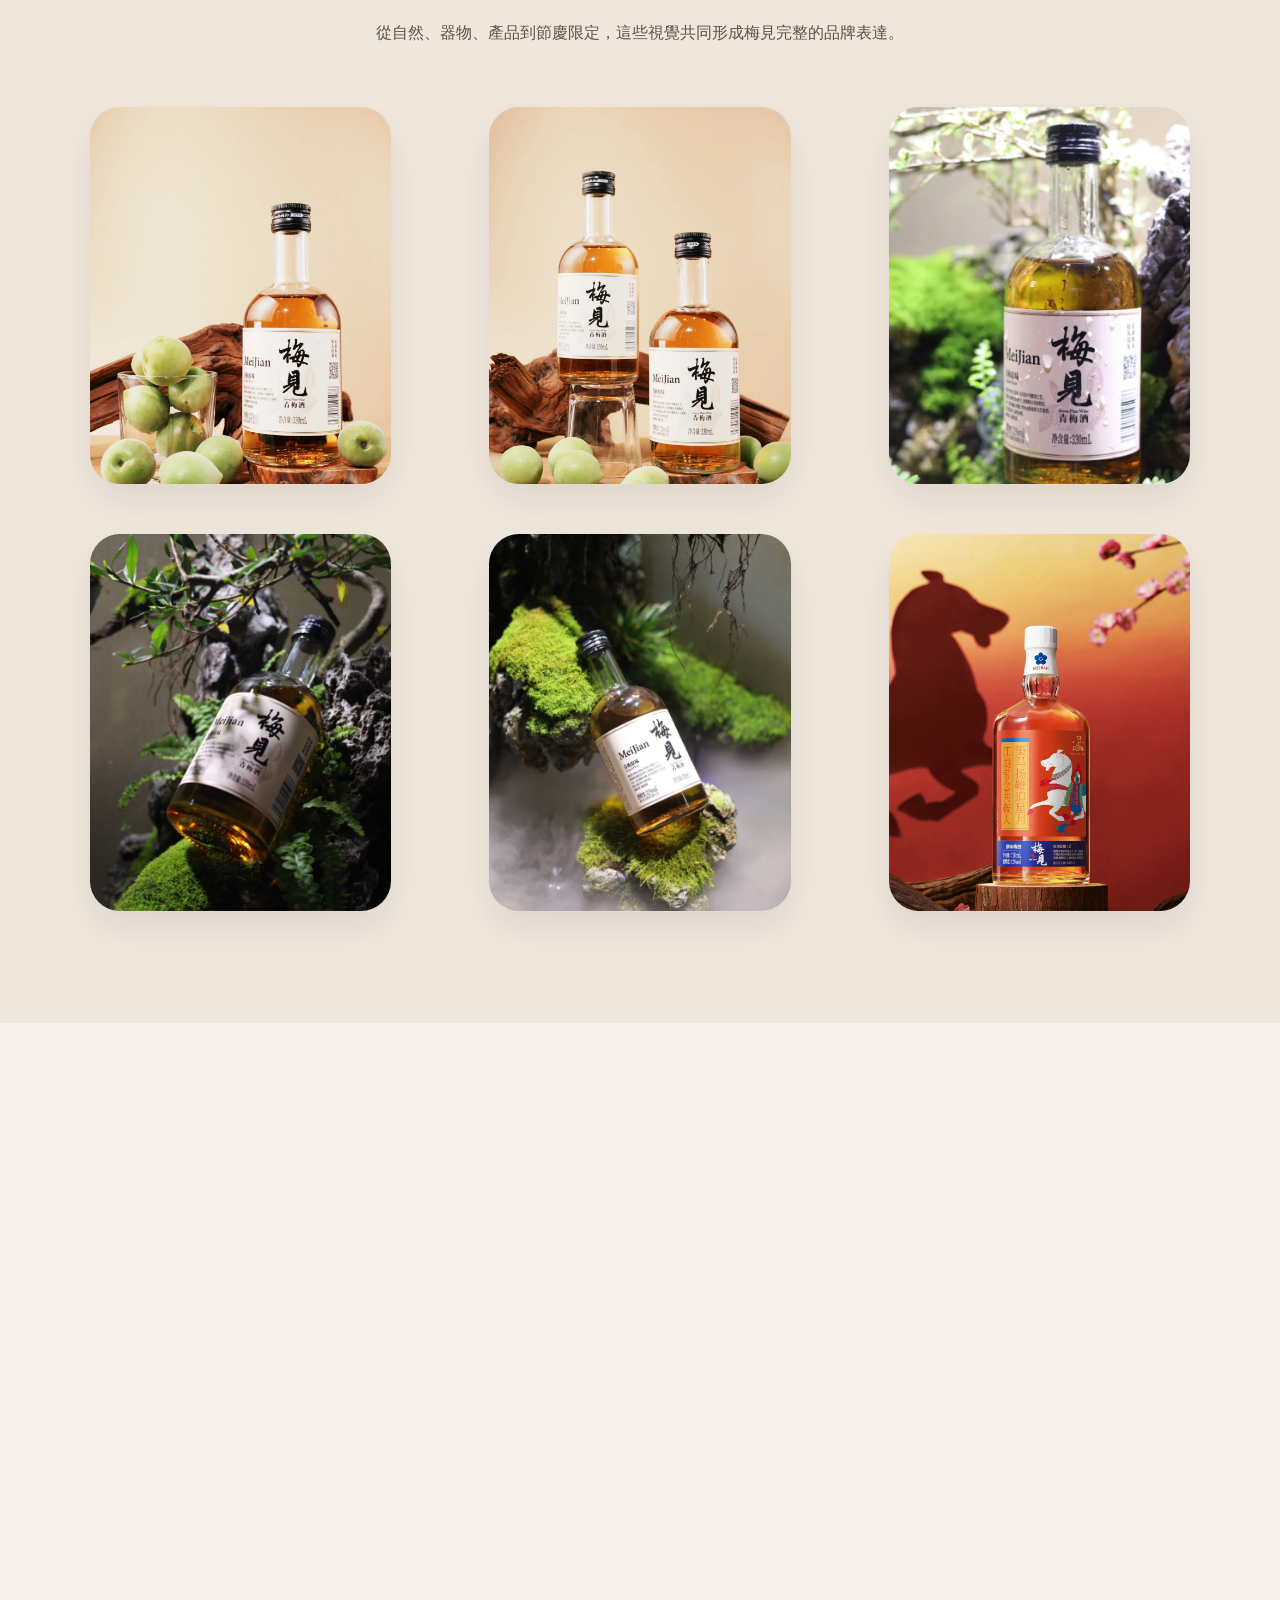
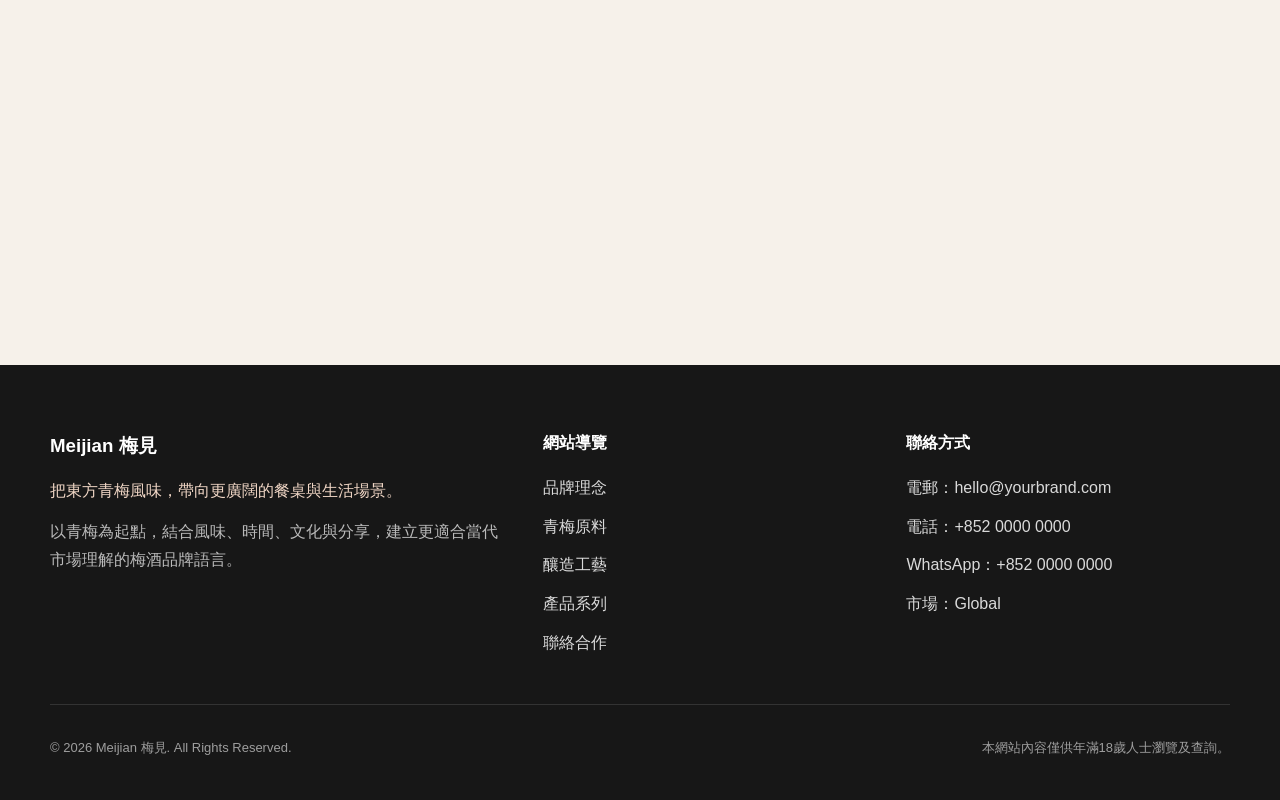
==== commit b4182806: "Add files via upload" ====
--- a/index.html
+++ b/index.html
@@ -3,902 +3,226 @@
 <head>
   <meta charset="UTF-8" />
   <meta name="viewport" content="width=device-width, initial-scale=1.0" />
-  <title>Meijian 梅見｜Global Plum Wine Brand</title>
-  <meta
-    name="description"
-    content="Meijian 梅見是一個來自東方的青梅酒品牌，將青梅、風味、工藝與生活方式結合，打造面向全球市場的現代梅酒體驗。"
-  />
-  <style>
-    * { box-sizing: border-box; }
-    html { scroll-behavior: smooth; }
-
-    :root{
-      --bg:#f6f1ea;
-      --bg-soft:#efe7dc;
-      --white:#ffffff;
-      --text:#241b17;
-      --muted:#5f5148;
-      --brand:#8f243f;
-      --brand-dark:#741d33;
-      --line:#ddd0c4;
-      --shadow:0 14px 34px rgba(22,14,9,.08);
-      --radius:24px;
-    }
-
-    body{
-      margin:0;
-      font-family:-apple-system,BlinkMacSystemFont,"PingFang HK","PingFang TC","Noto Sans TC","Microsoft JhengHei",sans-serif;
-      background:var(--bg);
-      color:var(--text);
-      line-height:1.75;
-    }
-
-    img{
-      max-width:100%;
-      display:block;
-    }
-
-    a{
-      text-decoration:none;
-      color:inherit;
-    }
-
-    .container{
-      width:min(1180px, calc(100% - 48px));
-      margin:0 auto;
-    }
-
-    .section{
-      padding:96px 0;
-    }
-
-    .section-soft{
-      background:var(--bg-soft);
-    }
-
-    .eyebrow{
-      display:inline-block;
-      padding:8px 16px;
-      border:1px solid var(--line);
-      border-radius:999px;
-      color:var(--brand);
-      background:rgba(255,255,255,.72);
-      font-size:13px;
-      line-height:1;
-      margin-bottom:18px;
-    }
-
-    .en-subtitle{
-      display:block;
-      font-size:.48em;
-      line-height:1.3;
-      font-weight:500;
-      color:#7a6458;
-      margin-top:10px;
-      letter-spacing:.01em;
-    }
-
-    .site-header{
-      position:sticky;
-      top:0;
-      z-index:40;
-      background:rgba(246,241,234,.92);
-      backdrop-filter:blur(10px);
-      border-bottom:1px solid rgba(36,27,23,.06);
-    }
-
-    .nav{
-      min-height:76px;
-      display:flex;
-      align-items:center;
-      justify-content:space-between;
-      gap:24px;
-    }
-
-    .brand{
-      display:inline-flex;
-      align-items:center;
-      gap:10px;
-      font-weight:700;
-    }
-
-    .brand-en{ font-size:22px; }
-    .brand-divider{
-      width:1px;
-      height:18px;
-      background:rgba(36,27,23,.18);
-    }
-    .brand-zh{ font-size:18px; font-weight:600; }
-
-    .nav-links{
-      display:flex;
-      flex-wrap:wrap;
-      gap:22px;
-      font-size:15px;
-      color:#4b4039;
-    }
-
-    .nav-links a:hover{ color:var(--brand); }
-
-    .btn{
-      display:inline-flex;
-      align-items:center;
-      justify-content:center;
-      min-width:128px;
-      padding:13px 24px;
-      border-radius:999px;
-      font-size:15px;
-      font-weight:600;
-      border:none;
-      cursor:pointer;
-      transition:.25s ease;
-    }
-
-    .btn-primary{
-      background:var(--brand);
-      color:#fff;
-    }
-
-    .btn-primary:hover{
-      background:var(--brand-dark);
-    }
-
-    .btn-secondary{
-      background:rgba(255,255,255,.86);
-      border:1px solid var(--line);
-      color:var(--text);
-    }
-
-    .btn-secondary:hover{
-      background:#fff;
-    }
-
-    .hero-grid,
-    .split-layout,
-    .contact-grid{
-      display:grid;
-      grid-template-columns:1fr 1fr;
-      gap:54px;
-      align-items:center;
-    }
-
-    .split-layout--reverse{
-      direction:rtl;
-    }
-    .split-layout--reverse > *{
-      direction:ltr;
-    }
-
-    .hero-copy h1,
-    .section-heading h2,
-    .section-copy h2{
-      margin:0 0 18px;
-      font-size:clamp(36px,5vw,66px);
-      line-height:1.1;
-      letter-spacing:-.03em;
-    }
-
-    .hero-text,
-    .section-heading p,
-    .section-copy p{
-      font-size:16px;
-      color:var(--muted);
-    }
-
-    .hero-actions{
-      display:flex;
-      flex-wrap:wrap;
-      gap:14px;
-      margin-top:26px;
-    }
-
-    .hero-visual img,
-    .section-visual img{
-      width:100%;
-      border-radius:28px;
-      box-shadow:var(--shadow);
-      object-fit:cover;
-    }
-
-    .hero-visual img{
-      height:560px;
-    }
-
-    .section-heading{
-      max-width:860px;
-      margin:0 auto 44px;
-      text-align:center;
-    }
-
-    .card-surface,
-    .contact-panel{
-      background:rgba(255,255,255,.84);
-      border:1px solid rgba(36,27,23,.06);
-      border-radius:24px;
-      box-shadow:var(--shadow);
-      padding:30px;
-    }
-
-    .section-copy h3{
-      margin:0 0 14px;
-      font-size:24px;
-      line-height:1.3;
-    }
-
-    .ingredient-layout{
-      display:grid;
-      grid-template-columns:1.25fr .9fr;
-      gap:30px;
-      align-items:start;
-    }
-
-    .ingredient-images{
-      display:grid;
-      grid-template-columns:1fr 1fr;
-      gap:20px;
-    }
-
-    .ingredient-images img{
-      width:100%;
-      height:520px;
-      object-fit:cover;
-      border-radius:24px;
-      box-shadow:var(--shadow);
-    }
-
-    .ingredient-card{
-      min-height:320px;
-    }
-
-    .section-visual img.wide{
-      height:460px;
-    }
-
-    .bullet-list{
-      margin:20px 0 0;
-      padding-left:20px;
-      color:var(--muted);
-    }
-
-    .bullet-list li{
-      margin-bottom:8px;
-    }
-
-    .product-grid{
-      display:grid;
-      grid-template-columns:repeat(3, minmax(0,1fr));
-      gap:24px;
-    }
-
-    .product-card{
-      background:var(--white);
-      border-radius:24px;
-      overflow:hidden;
-      box-shadow:var(--shadow);
-      border:1px solid rgba(36,27,23,.05);
-    }
-
-    .product-card img{
-      width:100%;
-      height:360px;
-      object-fit:cover;
-    }
-
-    .product-content{
-      padding:22px 22px 26px;
-    }
-
-    .product-label{
-      margin:0 0 10px;
-      color:var(--brand);
-      font-size:13px;
-    }
-
-    .product-content h3{
-      margin:0 0 12px;
-      font-size:22px;
-      line-height:1.3;
-    }
-
-    .product-content p{
-      margin:0;
-      color:var(--muted);
-      font-size:15px;
-    }
-
-    .visual-double{
-      display:grid;
-      grid-template-columns:1fr 1fr;
-      gap:16px;
-    }
-
-    .visual-double img{
-      width:100%;
-      height:420px;
-      object-fit:cover;
-      border-radius:24px;
-      box-shadow:var(--shadow);
-    }
-
-    .culture-grid{
-      display:grid;
-      grid-template-columns:1.15fr .85fr;
-      gap:16px;
-    }
-
-    .culture-main{
-      grid-row:span 2;
-    }
-
-    .culture-main img{
-      width:100%;
-      height:580px;
-      object-fit:cover;
-      border-radius:24px;
-      box-shadow:var(--shadow);
-    }
-
-    .culture-side{
-      min-height:280px;
-    }
-
-    .culture-small-grid{
-      display:grid;
-      grid-template-columns:repeat(3,1fr);
-      gap:16px;
-    }
-
-    .culture-small-grid img{
-      width:100%;
-      height:220px;
-      object-fit:cover;
-      border-radius:20px;
-      box-shadow:var(--shadow);
-    }
-
-    .contact-list{
-      list-style:none;
-      padding:0;
-      margin:22px 0 24px;
-    }
-
-    .contact-list li{
-      margin-bottom:10px;
-      color:var(--muted);
-    }
-
-    .contact-form{
-      display:grid;
-      gap:16px;
-    }
-
-    .contact-form label{
-      display:grid;
-      gap:8px;
-      font-size:14px;
-      color:#4f443d;
-    }
-
-    .contact-form input,
-    .contact-form select,
-    .contact-form textarea{
-      width:100%;
-      border:1px solid #ddd0c4;
-      border-radius:14px;
-      padding:12px 14px;
-      font-size:14px;
-      background:#fffdfb;
-      color:var(--text);
-      outline:none;
-    }
-
-    .contact-form textarea{
-      resize:vertical;
-      min-height:126px;
-    }
-
-    .form-msg{
-      margin:2px 0 0;
-      min-height:22px;
-      font-size:14px;
-      color:var(--brand);
-    }
-
-    .site-footer{
-      background:#171717;
-      color:rgba(255,255,255,.84);
-      padding:64px 0 28px;
-    }
-
-    .footer-inner{
-      width:min(1180px, calc(100% - 48px));
-      margin:0 auto;
-      display:grid;
-      grid-template-columns:1.4fr 1fr 1fr;
-      gap:40px;
-    }
-
-    .footer-brand h3,
-    .footer-links h4,
-    .footer-contact h4{
-      margin:0 0 14px;
-      color:#fff;
-    }
-
-    .footer-tagline{
-      margin:0 0 12px;
-      color:#f1d7c6;
-    }
-
-    .footer-desc{
-      margin:0;
-      color:rgba(255,255,255,.7);
-    }
-
-    .footer-links ul,
-    .footer-contact ul{
-      list-style:none;
-      margin:0;
-      padding:0;
-    }
-
-    .footer-links li,
-    .footer-contact li{
-      margin-bottom:10px;
-    }
-
-    .footer-bottom{
-      width:min(1180px, calc(100% - 48px));
-      margin:30px auto 0;
-      padding-top:18px;
-      border-top:1px solid rgba(255,255,255,.12);
-      display:flex;
-      justify-content:space-between;
-      gap:14px;
-      flex-wrap:wrap;
-      color:rgba(255,255,255,.58);
-      font-size:13px;
-    }
-
-    .age-gate{
-      position:fixed;
-      inset:0;
-      display:flex;
-      align-items:center;
-      justify-content:center;
-      padding:20px;
-      z-index:1000;
-    }
-
-    .age-gate__backdrop{
-      position:absolute;
-      inset:0;
-      background:rgba(20,16,14,.74);
-    }
-
-    .age-gate__card{
-      position:relative;
-      width:min(480px,100%);
-      background:var(--white);
-      border-radius:24px;
-      padding:30px 24px;
-      text-align:center;
-      box-shadow:0 18px 50px rgba(0,0,0,.18);
-    }
-
-    .age-gate__eyebrow{
-      color:var(--brand);
-      margin:0 0 8px;
-      font-size:13px;
-    }
-
-    .age-gate__card h2{
-      margin:0 0 12px;
-      font-size:28px;
-      line-height:1.35;
-    }
-
-    .age-gate__card p{
-      margin:0;
-      color:var(--muted);
-    }
-
-    .age-gate__actions{
-      display:flex;
-      justify-content:center;
-      gap:12px;
-      margin-top:22px;
-      flex-wrap:wrap;
-    }
-
-    @media (max-width:1024px){
-      .hero-grid,
-      .split-layout,
-      .contact-grid,
-      .ingredient-layout,
-      .product-grid,
-      .footer-inner,
-      .culture-grid{
-        grid-template-columns:1fr;
-      }
-
-      .ingredient-images,
-      .visual-double,
-      .culture-small-grid{
-        grid-template-columns:1fr;
-      }
-
-      .culture-main{
-        grid-row:auto;
-      }
-    }
-
-    @media (max-width:768px){
-      .container,
-      .footer-inner,
-      .footer-bottom{
-        width:min(100% - 32px, 1180px);
-      }
-
-      .nav{
-        flex-direction:column;
-        align-items:flex-start;
-        padding:16px 0;
-      }
-
-      .nav-links{
-        gap:14px;
-      }
-
-      .section{
-        padding:72px 0;
-      }
-
-      .hero-visual img,
-      .ingredient-images img,
-      .section-visual img.wide,
-      .product-card img,
-      .visual-double img,
-      .culture-main img,
-      .culture-small-grid img{
-        height:auto;
-      }
-
-      .footer-bottom{
-        flex-direction:column;
-      }
-    }
-  </style>
+  <title>Meijian 梅見｜Global Plum Wine</title>
+  <meta name="description" content="Meijian 梅見全球青梅酒品牌官網。從青梅原料、釀造工藝到餐桌分享與節慶禮贈，呈現更完整的東方梅酒體驗。" />
+  <link rel="stylesheet" href="styles.css" />
 </head>
 <body>
   <div class="age-gate" id="ageGate">
     <div class="age-gate__backdrop"></div>
     <div class="age-gate__card">
-      <p class="age-gate__eyebrow">Age Confirmation</p>
-      <h2>請先確認年齡<br />Please Confirm Your Age</h2>
-      <p>
-        本網站內容僅供年滿 18 歲人士瀏覽。<br />
-        請確認你已達所在地區法定飲酒年齡。<br /><br />
-        This website is intended for visitors aged 18 or above only.<br />
-        Please confirm that you are of legal drinking age in your region.
-      </p>
+      <p class="eyebrow">Age Confirmation</p>
+      <h2>請先確認年齡</h2>
+      <p>本網站內容僅供年滿 18 歲人士瀏覽。<br>請確認你已達所在地區法定飲酒年齡。</p>
       <div class="age-gate__actions">
-        <button class="btn btn-primary" id="enterSiteBtn">我已滿18歲 / I am 18+</button>
-        <button class="btn btn-secondary" id="leaveSiteBtn">離開網站 / Leave</button>
+        <button class="btn btn-primary" id="enterSiteBtn">我已滿 18 歲</button>
+        <button class="btn btn-secondary" id="leaveSiteBtn">離開網站</button>
       </div>
     </div>
   </div>
 
-  <header class="site-header" id="top">
+  <header class="site-header">
     <div class="container nav">
-      <a href="#top" class="brand" aria-label="Meijian 梅見">
+      <a href="#top" class="brand">
         <span class="brand-en">Meijian</span>
         <span class="brand-divider"></span>
         <span class="brand-zh">梅見</span>
       </a>
-
       <nav class="nav-links">
-        <a href="#philosophy">品牌理念 / Philosophy</a>
-        <a href="#ingredient">青梅原料 / Ingredient</a>
-        <a href="#craft">釀造工藝 / Craft</a>
-        <a href="#products">產品系列 / Products</a>
-        <a href="#contact">聯絡合作 / Contact</a>
+        <a href="#philosophy">品牌理念</a>
+        <a href="#ingredient">青梅原料</a>
+        <a href="#craft">釀造工藝</a>
+        <a href="#products">產品系列</a>
+        <a href="#sharing">分享場景</a>
+        <a href="#culture">品牌文化</a>
+        <a href="#contact">聯絡合作</a>
       </nav>
     </div>
   </header>
 
-  <main>
-    <!-- Hero -->
+  <main id="top">
     <section class="hero section">
       <div class="container hero-grid">
-        <div class="hero-copy">
+        <div class="hero-copy reveal">
           <span class="eyebrow">Global Plum Wine Brand</span>
-          <h1>
-            青梅酒，屬於分享的時刻。 
-            <span class="en-subtitle">Plum Wine Belongs to Moments of Sharing.</span>
-          </h1>
-          <p class="hero-text">
-            從朋友相聚，到餐桌時刻，一杯梅酒，讓氣氛自然發生。它不只是飲品，而是連結彼此的方式。<br /><br />
-            From gatherings with friends to dining-table moments, a glass of plum wine brings the atmosphere to life naturally. It is not merely a drink, but a way of connecting people.
-          </p>
+          <h1>青梅酒，屬於分享的時刻。</h1>
+          <p class="hero-text">從朋友相聚，到餐桌時刻，一杯梅酒讓氣氛自然發生。它不只是飲品，更是聚會裡最容易被記住的風味，也是讓分享變得更有溫度的那一杯。</p>
           <div class="hero-actions">
-            <a class="btn btn-primary" href="#products">查看產品 / View Products</a>
-            <a class="btn btn-secondary" href="#contact">聯絡合作 / Contact Us</a>
-          </div>
-        </div>
-
-        <div class="hero-visual">
-          <img src="assets/hero-party.png" alt="Meijian dining and social moment" />
-        </div>
-      </div>
-    </section>
-
-    <!-- Philosophy -->
+            <a class="btn btn-primary" href="#products">查看產品</a>
+            <a class="btn btn-secondary" href="#contact">聯絡合作</a>
+          </div>
+        </div>
+        <div class="hero-visual reveal">
+          <img src="assets/hero-party.png" alt="朋友聚會分享梅酒" />
+        </div>
+      </div>
+    </section>
+
     <section class="section section-soft" id="philosophy">
-      <div class="container split-layout">
-        <div class="section-copy">
+      <div class="container split-layout split-layout--reverse align-start">
+        <div class="section-copy reveal">
           <span class="eyebrow">Brand Philosophy</span>
-          <h2>
-            一瓶梅酒，不只為飲用而存在。
-            <span class="en-subtitle">A Bottle of Plum Wine Exists for More Than Drinking.</span>
-          </h2>
-          <p>
-            對梅見而言，青梅酒不只是酒體本身，而是一種從原料出發、經時間釀成，最終走進餐桌與人際分享的體驗總和。<br /><br />
-            For Meijian, plum wine is more than the liquid itself. It is a complete experience that begins with ingredients, evolves through time, and finally enters dining tables and shared moments.
-          </p>
-          <p>
-            我們希望把東方青梅的清香、節氣與文化感，轉化為更當代、更易親近，也更適合全球市場理解的品牌語言。<br /><br />
-            We hope to translate the fragrance of oriental green plums, the rhythm of seasons, and a sense of culture into a more contemporary, approachable, and globally understandable brand language.
-          </p>
-        </div>
-
-        <div class="section-visual">
-          <img src="assets/pour-studio.png" alt="Meijian pour studio image" />
-        </div>
-      </div>
-    </section>
-
-    <!-- Ingredient -->
+          <h2>一瓶梅酒，不只為飲用而存在。</h2>
+          <p>對梅見而言，青梅酒不只是酒體本身，而是一種從原料出發、經時間釀成，最終走進餐桌與人際分享的體驗總和。</p>
+          <p>我們希望把東方青梅的清香、節氣與文化感，轉化為更當代、更易親近，也更適合全球市場理解的品牌語言。</p>
+        </div>
+        <div class="section-visual reveal tall-visual">
+          <img src="assets/pour-studio.png" alt="梅見倒酒靜物" />
+        </div>
+      </div>
+    </section>
+
     <section class="section" id="ingredient">
-      <div class="container section-heading">
+      <div class="container section-heading reveal">
         <span class="eyebrow">Natural Ingredient</span>
-        <h2>
-          從一顆青梅開始，建立風味的起點。
-          <span class="en-subtitle">From a Single Green Plum Begins the Origin of Flavor.</span>
-        </h2>
-        <p>
-          原料不是背景，而是品牌的出發點。成熟青梅的酸、香、汁水與果肉狀態，共同決定最終酒體的清爽度、純淨感與層次。<br /><br />
-          Ingredients are not a background detail, but the true starting point of the brand. The acidity, aroma, juiciness, and flesh of ripe green plums define the freshness, purity, and layered character of the final wine.
-        </p>
-      </div>
-
+        <h2>從一顆青梅開始，建立風味的起點。</h2>
+        <p>原料不是背景，而是品牌的出發點。成熟青梅的酸、香、汁水與果肉狀態，共同決定了最終酒體的清爽度、純淨感與層次。</p>
+      </div>
       <div class="container ingredient-layout">
-        <div class="ingredient-images">
-          <img src="assets/plum-picking-close.jpg" alt="Close-up green plum picking" />
-          <img src="assets/plum-harvest.jpg" alt="Green plum harvest" />
-        </div>
-
-        <div class="section-copy card-surface ingredient-card">
-          <h3>
-            真正的風味，從原料開始被尊重。
-            <span class="en-subtitle">True Flavor Begins with Respect for the Ingredient.</span>
-          </h3>
-          <p>
-            我們重視果實的真實性，也重視採摘時節。青梅不是抽象的符號，而是梅酒一切香氣與口感的源頭。<br /><br />
-            We value the authenticity of the fruit and the timing of harvest. Green plums are not abstract symbols; they are the source of all aroma and flavor in plum wine.
-          </p>
-          <p>
-            青梅的鮮亮、微酸與自然果香，既是果實本身的自然表情，也是品牌延伸風味層次的起點。<br /><br />
-            The brightness, gentle acidity, and natural fruit aroma of green plums are not only the fruit’s own expression, but also the beginning of the layered taste that defines the brand.
-          </p>
-        </div>
-      </div>
-    </section>
-
-    <!-- Craft -->
+        <div class="ingredient-main reveal">
+          <img src="assets/plum-picking-close.jpg" alt="青梅採摘近景" />
+        </div>
+        <div class="ingredient-side reveal card-surface">
+          <h3>真正的風味，從原料開始被尊重。</h3>
+          <p>我們重視果實的真實性，也重視採摘時節。青梅不是抽象的符號，而是梅酒一切香氣與口感的源頭。</p>
+          <p>青梅的鮮亮、微酸與自然果香，既是果實本身的表情，也是品牌延伸風味層次的起點。</p>
+        </div>
+        <div class="ingredient-strip reveal">
+          <img src="assets/plum-harvest.jpg" alt="青梅果園採摘" />
+        </div>
+      </div>
+    </section>
+
     <section class="section section-soft" id="craft">
-      <div class="container split-layout">
-        <div class="section-copy">
+      <div class="container split-layout align-start">
+        <div class="section-visual reveal wide-visual">
+          <img src="assets/cellar-process.jpg" alt="酒窖與熟成工藝" />
+        </div>
+        <div class="section-copy reveal">
           <span class="eyebrow">Craftsmanship</span>
-          <h2>
-            讓時間參與風味，讓工藝保持克制。
-            <span class="en-subtitle">Let Time Shape the Flavor, and Let Craft Remain Restrained.</span>
-          </h2>
-          <p>
-            從挑選、處理、浸泡到熟成，工藝不是為了炫耀，而是為了讓青梅原有的酸香被更穩定、更細緻地保留下來。<br /><br />
-            From selection and preparation to infusion and aging, craftsmanship is not there to show off, but to preserve the original acidity and fragrance of green plums in a more stable and refined way.
-          </p>
+          <h2>讓時間參與風味，讓工藝保持克制。</h2>
+          <p>從挑選、處理、浸泡到熟成，工藝不是為了炫耀，而是為了讓青梅原有的酸香被更穩定、更細緻地保留下來。</p>
           <ul class="bullet-list">
-            <li>重視果實狀態與處理節奏 / Respect the fruit’s condition and preparation rhythm</li>
-            <li>讓青梅香氣與酒體慢慢融合 / Allow plum aroma and spirit to merge gradually</li>
-            <li>以熟成建立更圓潤的層次感 / Build a rounder, more layered taste through aging</li>
+            <li>重視果實狀態與處理節奏</li>
+            <li>讓青梅香氣與酒體慢慢融合</li>
+            <li>以熟成建立更圓潤的層次感</li>
           </ul>
         </div>
-
-        <div class="section-visual">
-          <img class="wide" src="assets/cellar-process.jpg" alt="Cellar and aging process" />
-        </div>
-      </div>
-    </section>
-
-    <!-- Products -->
+      </div>
+    </section>
+
     <section class="section" id="products">
-      <div class="container section-heading">
+      <div class="container section-heading reveal">
         <span class="eyebrow">Product Collection</span>
-        <h2>
-          從經典風味，到節慶與禮贈。
-          <span class="en-subtitle">From Classic Flavor to Festive Editions and Gift Collections.</span>
-        </h2>
-        <p>
-          梅見的產品不只停留在酒體本身，也延伸至設計、場景與分享方式，形成更完整的品牌體驗。<br /><br />
-          Meijian products extend beyond the wine itself into design, occasion, and the way they are shared, forming a fuller brand experience.
-        </p>
-      </div>
-
+        <h2>從經典風味，到節慶與禮贈。</h2>
+        <p>梅見的產品不只停留在酒體本身，也延伸至設計、場景與分享方式，形成更完整的品牌體驗。</p>
+      </div>
       <div class="container product-grid">
-        <article class="product-card">
-          <img src="assets/classic-red.png" alt="Classic plum wine" />
+        <article class="product-card reveal">
+          <div class="product-media"><img src="assets/classic-red.png" alt="經典青梅酒" /></div>
           <div class="product-content">
             <p class="product-label">Classic Series</p>
-            <h3>
-              經典青梅酒
-              <span class="en-subtitle">Classic Plum Wine</span>
-            </h3>
-            <p>
-              以清爽、平衡、順滑的風味為基礎，適合日常飲用、餐桌分享與更輕鬆的微醺場景。<br /><br />
-              Built on a fresh, balanced, and smooth profile, it is perfect for everyday drinking, dining-table sharing, and relaxed moments.
-            </p>
+            <h3>經典青梅酒</h3>
+            <p>清爽順滑、果香清晰，適合日常微醺、餐後分享與更輕鬆的飲用節奏。</p>
           </div>
         </article>
-
-        <article class="product-card">
-          <img src="assets/limited-gold.png" alt="Seasonal limited edition plum wine" />
+        <article class="product-card reveal">
+          <div class="product-media"><img src="assets/limited-gold.png" alt="節慶限定風味" /></div>
           <div class="product-content">
             <p class="product-label">Seasonal Edition</p>
-            <h3>
-              節慶限定風味
-              <span class="en-subtitle">Seasonal Limited Edition</span>
-            </h3>
-            <p>
-              以更鮮明的節慶識別與設計語言，讓風味、包裝與分享場景彼此呼應，形成更具記憶點的體驗。<br /><br />
-              With stronger seasonal identity and visual language, the flavor, packaging, and sharing occasions come together to create a more memorable experience.
-            </p>
+            <h3>節慶限定風味</h3>
+            <p>以更鮮明的節慶識別與視覺語言，讓限定產品成為分享與收藏的一部分。</p>
           </div>
         </article>
-
-        <article class="product-card">
-          <img src="assets/gift-box.png" alt="Gift collection plum wine box" />
+        <article class="product-card reveal">
+          <div class="product-media"><img src="assets/gift-box.png" alt="禮盒精選" /></div>
           <div class="product-content">
             <p class="product-label">Gift Collection</p>
-            <h3>
-              禮盒精選
-              <span class="en-subtitle">Gift Collection</span>
-            </h3>
-            <p>
-              將東方禮贈文化與品牌設計結合，讓梅酒在節慶、合作與重要時刻中成為更完整的心意表達。<br /><br />
-              Blending oriental gifting culture with brand design, these gift selections turn plum wine into a fuller expression of thoughtfulness for festivals and important occasions.
-            </p>
+            <h3>禮盒精選</h3>
+            <p>結合東方紋樣、色彩與送禮需求，呈現更完整的節日心意與品牌合作體驗。</p>
           </div>
         </article>
       </div>
     </section>
 
-    <!-- Sharing -->
     <section class="section section-soft" id="sharing">
-      <div class="container split-layout split-layout--reverse">
-        <div class="section-visual visual-double">
-          <img src="assets/dining-window.png" alt="Dining table and social sharing" />
-          <img src="assets/red-label-book.png" alt="Red label bottle and book" />
-        </div>
-
-        <div class="section-copy">
+      <div class="container split-layout split-layout--reverse align-start">
+        <div class="sharing-visual reveal">
+          <div class="share-card share-card--tall"><img src="assets/dining-window.png" alt="餐桌場景" /></div>
+          <div class="share-card"><img src="assets/hero-party.png" alt="朋友聚會分享" /></div>
+        </div>
+        <div class="section-copy reveal">
           <span class="eyebrow">Dining & Sharing</span>
-          <h2>
-            從聚餐到微醺時刻，梅酒走進更日常的生活。
-            <span class="en-subtitle">From Dining Gatherings to Gentle Moments, Plum Wine Enters Everyday Life.</span>
-          </h2>
-          <p>
-            青梅酒可以出現在朋友聚餐、家庭餐桌、節慶分享，也能留給一個人的安靜片刻。它不必被過度定義，卻能自然融入不同市場與不同生活方式。<br /><br />
-            Plum wine belongs at dinners with friends, family meals, festive sharing, and even quiet moments alone. It naturally fits into different markets and lifestyles without needing to be overdefined.
-          </p>
-        </div>
-      </div>
-    </section>
-
-    <!-- Culture -->
+          <h2>從聚餐到微醺時刻，梅酒走進更日常的生活。</h2>
+          <p>青梅酒可以出現在朋友聚餐、家庭餐桌、節慶分享，也能留給一個人的安靜片刻。它不必被過度定義，卻能自然融入不同市場與不同生活方式之中。</p>
+          <p>它可以是開場時的第一杯，也可以是飯後慢慢聊天時的那一杯，讓分享有了更自然的風味。</p>
+        </div>
+      </div>
+    </section>
+
     <section class="section" id="culture">
-      <div class="container section-heading">
+      <div class="container section-heading reveal">
         <span class="eyebrow">Brand Culture</span>
-        <h2>
-          讓梅花、青梅與器物，一起說明品牌的氣質。
-          <span class="en-subtitle">Let Plum Blossoms, Green Plums, and Objects Express the Spirit of the Brand Together.</span>
-        </h2>
-        <p>
-          品牌的感受不只來自味道，也來自視覺、節氣、器物與文化的共同作用。梅見希望把這份來自東方的細膩，轉化為更當代的品牌語言。<br /><br />
-          The feeling of a brand is shaped not only by taste, but also by visuals, seasonality, objects, and culture. Meijian translates this oriental delicacy into a more contemporary language.
-        </p>
-      </div>
-
+        <h2>讓梅花、青梅與器物，一起說明品牌的氣質。</h2>
+        <p>品牌的感受不只來自味道，也來自視覺、節氣、器物與文化的共同作用。梅見希望把這份來自東方的細膩，轉化為更當代的品牌語言。</p>
+      </div>
       <div class="container culture-grid">
-        <div class="culture-main">
-          <img src="assets/blossom-bottle.png" alt="Bottle under plum blossoms" />
-        </div>
-
-        <div class="culture-side card-surface">
-          <h3>
-            梅花與青梅，都是品牌敘事的一部分。
-            <span class="en-subtitle">Plum Blossoms and Green Plums Are Both Part of the Brand Narrative.</span>
-          </h3>
-          <p>
-            梅花不只是裝飾元素，也象徵節氣、清雅與時間感。當器物、花影與果實一起進入品牌視覺，品牌就不只呈現產品，也呈現更完整的東方生活方式美感。<br /><br />
-            Plum blossoms are more than decorative motifs; they symbolize seasonality, elegance, and a sense of time. When objects, floral shadows, and fruit come together in the brand language, the brand presents not only products, but also a fuller oriental lifestyle aesthetic.
-          </p>
-        </div>
-
-        <div class="culture-small-grid">
-          <img src="assets/moss-bottle-a.png" alt="Bottle among moss and stones" />
-          <img src="assets/ice-bottle.png" alt="Bottle in iced serving scene" />
-          <img src="assets/garden-bottle.png" alt="Bottle in garden scene" />
-        </div>
-      </div>
-    </section>
-
-    <!-- Contact -->
-    <section class="section section-soft" id="contact">
-      <div class="container contact-grid">
-        <div class="section-copy">
+        <figure class="culture-main reveal"><img src="assets/blossom-bottle.png" alt="梅花與梅酒" /></figure>
+        <div class="culture-copy reveal card-surface">
+          <h3>梅花與青梅，都是品牌敘事的一部分。</h3>
+          <p>梅花不只是裝飾元素，也象徵節氣、清雅與時間感。當器物、花影與果實一起被放進品牌視覺之中，品牌就不只呈現產品，也呈現一種更完整的東方生活方式美感。</p>
+        </div>
+        <figure class="reveal"><img src="assets/moss-bottle-c.png" alt="自然山石氛圍中的梅酒" /></figure>
+        <figure class="reveal"><img src="assets/red-label-book.png" alt="書卷與紅標梅酒" /></figure>
+        <figure class="reveal"><img src="assets/ice-bottle.png" alt="冰飲場景中的梅酒" /></figure>
+      </div>
+    </section>
+
+    <section class="section section-soft" id="visuals">
+      <div class="container section-heading reveal">
+        <span class="eyebrow">Brand Visual Archive</span>
+        <h2>更多品牌影像</h2>
+        <p>從自然、器物、產品到節慶限定，這些視覺共同形成梅見完整的品牌表達。</p>
+      </div>
+      <div class="container visual-grid">
+        <figure class="reveal"><img src="assets/plum-bottle.png" alt="青梅與經典瓶身" /></figure>
+        <figure class="reveal"><img src="assets/double-bottle.png" alt="雙瓶陳列" /></figure>
+        <figure class="reveal"><img src="assets/garden-bottle.png" alt="庭園場景" /></figure>
+        <figure class="reveal"><img src="assets/moss-bottle-a.png" alt="苔蘚石景" /></figure>
+        <figure class="reveal"><img src="assets/moss-bottle-b.png" alt="霧感石景" /></figure>
+        <figure class="reveal"><img src="assets/horse-limited.png" alt="限定系列" /></figure>
+      </div>
+    </section>
+
+    <section class="section" id="contact">
+      <div class="container contact-grid align-start">
+        <div class="section-copy reveal">
           <span class="eyebrow">Contact & Partnership</span>
-          <h2>
-            聯絡合作
-            <span class="en-subtitle">Contact & Partnership</span>
-          </h2>
-          <p>
-            歡迎零售渠道、餐飲合作、品牌聯名與全球市場洽詢。如需產品資料、合作方案或批發資訊，歡迎與我們聯絡。<br /><br />
-            We welcome retail channels, restaurant collaborations, brand partnerships, and global market inquiries. For product information, partnership proposals, or wholesale details, please contact us.
-          </p>
-
+          <h2>聯絡合作</h2>
+          <p>歡迎零售渠道、餐飲合作、品牌聯名與全球市場洽詢。如需產品資料、合作方案或批發資訊，歡迎與我們聯絡。</p>
           <ul class="contact-list">
-            <li>電郵 / Email：hello@yourbrand.com</li>
-            <li>電話 / Phone：+852 0000 0000</li>
+            <li>電郵：hello@yourbrand.com</li>
+            <li>電話：+852 0000 0000</li>
             <li>WhatsApp：+852 0000 0000</li>
-            <li>市場 / Market：Global</li>
+            <li>市場：Global</li>
           </ul>
         </div>
-
-        <div class="contact-panel">
+        <div class="contact-panel reveal">
           <form class="contact-form" onsubmit="return submitInquiry(event)">
-            <label>
-              姓名 / Name
-              <input type="text" name="name" placeholder="請輸入姓名 / Please enter your name" required />
-            </label>
-
-            <label>
-              電郵 / Email
-              <input type="email" name="email" placeholder="請輸入電郵 / Please enter your email" required />
-            </label>
-
-            <label>
-              電話 / Phone
-              <input type="text" name="phone" placeholder="請輸入電話 / Please enter your phone number" />
-            </label>
-
-            <label>
-              合作類型 / Inquiry Type
+            <label>姓名<input type="text" name="name" placeholder="請輸入姓名" required></label>
+            <label>電郵<input type="email" name="email" placeholder="請輸入電郵" required></label>
+            <label>電話<input type="text" name="phone" placeholder="請輸入電話"></label>
+            <label>合作類型
               <select name="type">
-                <option>零售購買 / Retail Purchase</option>
-                <option>批發採購 / Wholesale</option>
-                <option>餐飲合作 / Restaurant Collaboration</option>
-                <option>品牌聯名 / Brand Partnership</option>
-                <option>其他查詢 / Other Inquiry</option>
+                <option>零售購買</option>
+                <option>批發採購</option>
+                <option>餐飲合作</option>
+                <option>品牌聯名</option>
+                <option>其他查詢</option>
               </select>
             </label>
-
-            <label>
-              留言 / Message
-              <textarea name="message" rows="5" placeholder="請輸入你的需求，例如數量、合作方式、市場地區。 / Please tell us about your needs."></textarea>
-            </label>
-
-            <button class="btn btn-primary" type="submit">提交查詢 / Submit Inquiry</button>
+            <label>留言<textarea name="message" rows="5" placeholder="請輸入你的需求，例如數量、合作方式、市場地區。"></textarea></label>
+            <button class="btn btn-primary btn-full" type="submit">提交查詢</button>
             <p id="formMsg" class="form-msg"></p>
           </form>
         </div>
@@ -910,70 +234,37 @@
     <div class="footer-inner">
       <div class="footer-brand">
         <h3>Meijian 梅見</h3>
-        <p class="footer-tagline">
-          把東方青梅風味，帶向更廣闊的餐桌與生活場景。<br />
-          Bringing the flavor of oriental green plums to broader dining tables and everyday lifestyles.
-        </p>
-        <p class="footer-desc">
-          以青梅為起點，結合風味、時間、文化與分享，建立更適合當代市場理解的梅酒品牌語言。<br /><br />
-          Beginning with green plums, we bring together flavor, time, culture, and sharing to build a plum wine brand language suited to contemporary global markets.
-        </p>
-      </div>
-
+        <p class="footer-tagline">把東方青梅風味，帶向更廣闊的餐桌與生活場景。</p>
+        <p class="footer-desc">以青梅為起點，結合風味、時間、文化與分享，建立更適合當代市場理解的梅酒品牌語言。</p>
+      </div>
       <div class="footer-links">
-        <h4>網站導覽 / Sitemap</h4>
+        <h4>網站導覽</h4>
         <ul>
-          <li><a href="#philosophy">品牌理念 / Philosophy</a></li>
-          <li><a href="#ingredient">青梅原料 / Ingredient</a></li>
-          <li><a href="#craft">釀造工藝 / Craft</a></li>
-          <li><a href="#products">產品系列 / Products</a></li>
-          <li><a href="#contact">聯絡合作 / Contact</a></li>
+          <li><a href="#philosophy">品牌理念</a></li>
+          <li><a href="#ingredient">青梅原料</a></li>
+          <li><a href="#craft">釀造工藝</a></li>
+          <li><a href="#products">產品系列</a></li>
+          <li><a href="#contact">聯絡合作</a></li>
         </ul>
       </div>
-
       <div class="footer-contact">
-        <h4>聯絡方式 / Contact</h4>
+        <h4>聯絡方式</h4>
         <ul>
-          <li>電郵 / Email：hello@yourbrand.com</li>
-          <li>電話 / Phone：+852 0000 0000</li>
+          <li>電郵：hello@yourbrand.com</li>
+          <li>電話：+852 0000 0000</li>
           <li>WhatsApp：+852 0000 0000</li>
-          <li>市場 / Market：Global</li>
+          <li>市場：Global</li>
         </ul>
       </div>
     </div>
-
     <div class="footer-bottom">
       <p>© 2026 Meijian 梅見. All Rights Reserved.</p>
-      <p>本網站內容僅供年滿18歲人士瀏覽及查詢。 / This website is intended for visitors aged 18 and above only.</p>
+      <p class="footer-note">本網站內容僅供年滿18歲人士瀏覽及查詢。</p>
     </div>
   </footer>
 
-  <script>
-    const ageGate = document.getElementById("ageGate");
-    const enterSiteBtn = document.getElementById("enterSiteBtn");
-    const leaveSiteBtn = document.getElementById("leaveSiteBtn");
-    const ageConfirmed = localStorage.getItem("meijianAgeConfirmed");
-
-    if (ageConfirmed === "true") {
-      ageGate.style.display = "none";
-    }
-
-    enterSiteBtn.addEventListener("click", function () {
-      localStorage.setItem("meijianAgeConfirmed", "true");
-      ageGate.style.display = "none";
-    });
-
-    leaveSiteBtn.addEventListener("click", function () {
-      window.location.href = "https://www.google.com";
-    });
-
-    function submitInquiry(event) {
-      event.preventDefault();
-      const msg = document.getElementById("formMsg");
-      msg.textContent = "查詢已提交，我們會盡快與你聯絡。 / Your inquiry has been submitted. We will contact you soon.";
-      event.target.reset();
-      return false;
-    }
-  </script>
+  <a class="whatsapp-float" href="https://wa.me/85200000000" target="_blank" rel="noreferrer">WhatsApp</a>
+
+  <script src="script.js"></script>
 </body>
 </html>
--- a/styles.css
+++ b/styles.css
@@ -0,0 +1,156 @@
+* { box-sizing: border-box; }
+html { scroll-behavior: smooth; }
+:root {
+  --bg: #f6f1ea;
+  --bg-soft: #efe7dc;
+  --white: #ffffff;
+  --text: #241b17;
+  --muted: #5f5148;
+  --brand: #8f243f;
+  --brand-dark: #741d33;
+  --line: #ddd0c4;
+  --shadow: 0 16px 36px rgba(22, 14, 9, 0.08);
+  --shadow-soft: 0 10px 24px rgba(22, 14, 9, 0.06);
+  --radius-xl: 30px;
+  --radius-lg: 24px;
+  --radius-md: 18px;
+}
+body {
+  margin: 0;
+  font-family: -apple-system, BlinkMacSystemFont, "PingFang HK", "PingFang TC", "Noto Sans TC", "Microsoft JhengHei", sans-serif;
+  background: var(--bg);
+  color: var(--text);
+  line-height: 1.8;
+}
+a { color: inherit; text-decoration: none; }
+img { width: 100%; display: block; }
+button, input, textarea, select { font: inherit; }
+.container { width: min(1180px, calc(100% - 48px)); margin: 0 auto; }
+.section { padding: 96px 0; }
+.section-soft { background: var(--bg-soft); }
+.align-start { align-items: start; }
+.eyebrow {
+  display: inline-block; padding: 8px 16px; border: 1px solid var(--line); border-radius: 999px;
+  color: var(--brand); background: rgba(255,255,255,.72); font-size: 13px; line-height: 1; margin-bottom: 18px;
+}
+.btn {
+  display: inline-flex; align-items: center; justify-content: center; min-width: 128px; padding: 13px 24px;
+  border-radius: 999px; font-size: 15px; font-weight: 600; border: none; cursor: pointer; transition: .25s ease;
+}
+.btn-primary { background: var(--brand); color: #fff; }
+.btn-primary:hover { background: var(--brand-dark); }
+.btn-secondary { background: rgba(255,255,255,.86); border: 1px solid var(--line); color: var(--text); }
+.btn-secondary:hover { background: #fff; }
+.btn-full { width: 100%; }
+.site-header {
+  position: sticky; top: 0; z-index: 40; background: rgba(246,241,234,.92); backdrop-filter: blur(10px);
+  border-bottom: 1px solid rgba(36,27,23,.06);
+}
+.nav { min-height: 76px; display: flex; align-items: center; justify-content: space-between; gap: 24px; }
+.brand { display: inline-flex; align-items: center; gap: 10px; }
+.brand-en { font-size: 22px; font-weight: 700; }
+.brand-divider { width: 1px; height: 18px; background: rgba(36,27,23,.18); }
+.brand-zh { font-size: 18px; font-weight: 600; }
+.nav-links { display: flex; flex-wrap: wrap; gap: 22px; }
+.nav-links a { font-size: 15px; color: #4b4039; }
+.nav-links a:hover { color: var(--brand); }
+.hero-grid, .split-layout, .contact-grid { display: grid; grid-template-columns: 1fr 1fr; gap: 54px; align-items: center; }
+.split-layout--reverse { direction: rtl; }
+.split-layout--reverse > * { direction: ltr; }
+.hero-copy h1, .section-heading h2, .section-copy h2 {
+  margin: 0 0 18px; font-size: clamp(40px, 5vw, 68px); line-height: 1.08; letter-spacing: -0.03em;
+}
+.section-copy h2 { font-size: clamp(34px, 4vw, 56px); }
+.hero-text, .section-heading p, .section-copy p, .product-content p, .contact-list li { color: var(--muted); font-size: 16px; }
+.hero-actions { display: flex; flex-wrap: wrap; gap: 14px; margin-top: 28px; }
+.hero-visual img, .section-visual img, .ingredient-main img, .ingredient-strip img, .product-media img, .share-card img, .culture-grid img, .visual-grid img {
+  border-radius: var(--radius-xl); box-shadow: var(--shadow); object-fit: cover;
+}
+.hero-visual img { aspect-ratio: 4 / 5; }
+.section-heading { max-width: 860px; margin: 0 auto 44px; text-align: center; }
+.card-surface, .contact-panel, .product-card {
+  background: rgba(255,255,255,.84); border: 1px solid rgba(36,27,23,.06); border-radius: 24px; box-shadow: var(--shadow);
+}
+.card-surface, .contact-panel { padding: 30px; }
+.tall-visual img { aspect-ratio: 4 / 5; }
+.wide-visual img { aspect-ratio: 4 / 3; }
+.ingredient-layout {
+  display: grid; grid-template-columns: 1.15fr .85fr; gap: 28px; align-items: start;
+}
+.ingredient-main img { aspect-ratio: 4 / 5; }
+.ingredient-side h3, .culture-copy h3 { margin: 0 0 14px; font-size: 30px; line-height: 1.2; }
+.ingredient-strip { grid-column: 1 / 3; }
+.ingredient-strip img { aspect-ratio: 16 / 6; }
+.bullet-list { margin: 20px 0 0; padding-left: 22px; color: var(--muted); }
+.bullet-list li { margin-bottom: 8px; }
+.product-grid { display: grid; grid-template-columns: repeat(3, minmax(0,1fr)); gap: 24px; }
+.product-card { overflow: hidden; transition: transform .25s ease, box-shadow .25s ease; }
+.product-card:hover { transform: translateY(-4px); box-shadow: 0 20px 42px rgba(22,14,9,.1); }
+.product-media img { aspect-ratio: 4 / 5; border-radius: 0; box-shadow: none; }
+.product-content { padding: 22px 22px 28px; }
+.product-label { margin: 0 0 10px; color: var(--brand); font-size: 13px; }
+.product-content h3 { margin: 0 0 12px; font-size: 20px; }
+.sharing-visual { display: grid; grid-template-columns: .9fr 1.1fr; gap: 18px; }
+.share-card img { aspect-ratio: 4 / 5; }
+.share-card--tall img { aspect-ratio: 4 / 6; }
+.culture-grid {
+  display: grid; grid-template-columns: 1.1fr .9fr; gap: 18px; align-items: start;
+}
+.culture-main { grid-row: span 2; }
+.culture-main img { aspect-ratio: 4 / 5; }
+.culture-copy { min-height: 100%; }
+.culture-grid > figure:nth-of-type(2) img,
+.culture-grid > figure:nth-of-type(3) img,
+.culture-grid > figure:nth-of-type(4) img { aspect-ratio: 4 / 4; }
+.visual-grid { display: grid; grid-template-columns: repeat(3, minmax(0,1fr)); gap: 18px; }
+.visual-grid img { aspect-ratio: 4 / 5; }
+.contact-form { display: grid; gap: 16px; }
+.contact-form label { display: grid; gap: 8px; font-size: 14px; color: #4f443d; }
+.contact-form input, .contact-form select, .contact-form textarea {
+  width: 100%; border: 1px solid var(--line); border-radius: 14px; padding: 12px 14px; font-size: 14px;
+  background: #fffdfb; color: var(--text); outline: none;
+}
+.contact-form textarea { resize: vertical; min-height: 126px; }
+.form-msg { margin: 2px 0 0; min-height: 22px; font-size: 14px; color: var(--brand); }
+.site-footer { background: #171717; color: rgba(255,255,255,.84); padding: 64px 0 28px; }
+.footer-inner {
+  width: min(1180px, calc(100% - 48px)); margin: 0 auto; display: grid; grid-template-columns: 1.4fr 1fr 1fr; gap: 40px;
+}
+.footer-brand h3, .footer-links h4, .footer-contact h4 { margin: 0 0 14px; color: #fff; }
+.footer-tagline { margin: 0 0 12px; color: #f1d7c6; }
+.footer-desc { margin: 0; color: rgba(255,255,255,.7); }
+.footer-links ul, .footer-contact ul, .contact-list { list-style: none; padding: 0; }
+.footer-links li, .footer-contact li { margin-bottom: 10px; }
+.footer-bottom {
+  width: min(1180px, calc(100% - 48px)); margin: 30px auto 0; padding-top: 18px;
+  border-top: 1px solid rgba(255,255,255,.12); display: flex; justify-content: space-between; gap: 14px; flex-wrap: wrap;
+  color: rgba(255,255,255,.58); font-size: 13px;
+}
+.age-gate { position: fixed; inset: 0; display: flex; align-items: center; justify-content: center; padding: 20px; z-index: 1000; }
+.age-gate__backdrop { position: absolute; inset: 0; background: rgba(20,16,14,.74); }
+.age-gate__card {
+  position: relative; width: min(460px, 100%); background: var(--white); border-radius: 24px; padding: 30px 24px;
+  text-align: center; box-shadow: 0 18px 50px rgba(0,0,0,.18);
+}
+.age-gate__actions { display: flex; justify-content: center; gap: 12px; margin-top: 22px; flex-wrap: wrap; }
+.whatsapp-float {
+  position: fixed; right: 24px; bottom: 24px; z-index: 35; background: #1da851; color: #fff; padding: 14px 18px;
+  border-radius: 999px; font-size: 14px; font-weight: 700; box-shadow: 0 12px 30px rgba(29,168,81,.32);
+}
+.reveal { opacity: 0; transform: translateY(24px); transition: opacity .7s ease, transform .7s ease; }
+.reveal.is-visible { opacity: 1; transform: none; }
+@media (max-width: 1024px) {
+  .hero-grid, .split-layout, .contact-grid, .product-grid, .footer-inner, .culture-grid, .ingredient-layout, .visual-grid { grid-template-columns: 1fr; }
+  .sharing-visual { grid-template-columns: 1fr 1fr; }
+  .ingredient-strip { grid-column: auto; }
+}
+@media (max-width: 768px) {
+  .container, .footer-inner, .footer-bottom { width: min(100% - 32px, 1180px); }
+  .nav { flex-direction: column; align-items: flex-start; padding: 16px 0; }
+  .nav-links { gap: 14px; }
+  .section { padding: 72px 0; }
+  .hero-copy h1, .section-heading h2, .section-copy h2 { font-size: 40px; }
+  .sharing-visual { grid-template-columns: 1fr; }
+  .footer-bottom { flex-direction: column; }
+  .whatsapp-float { right: 16px; bottom: 16px; }
+}
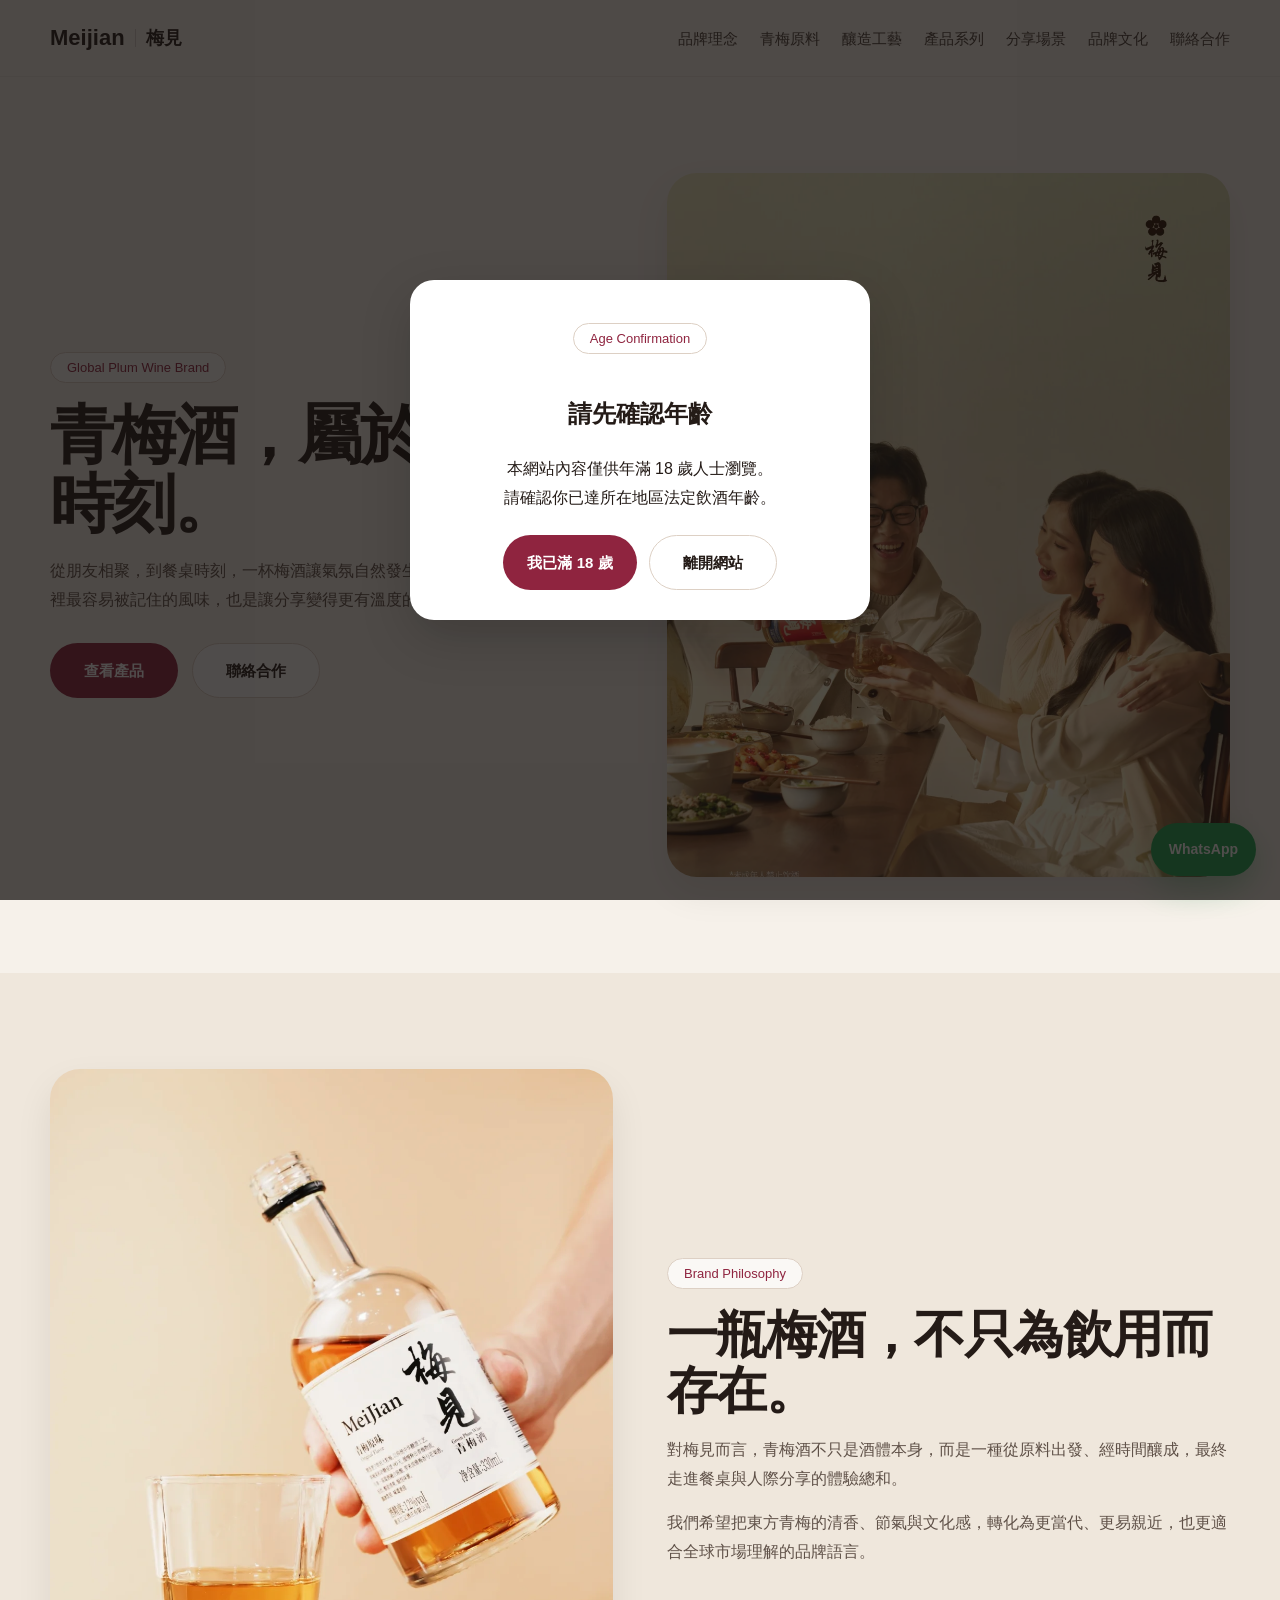
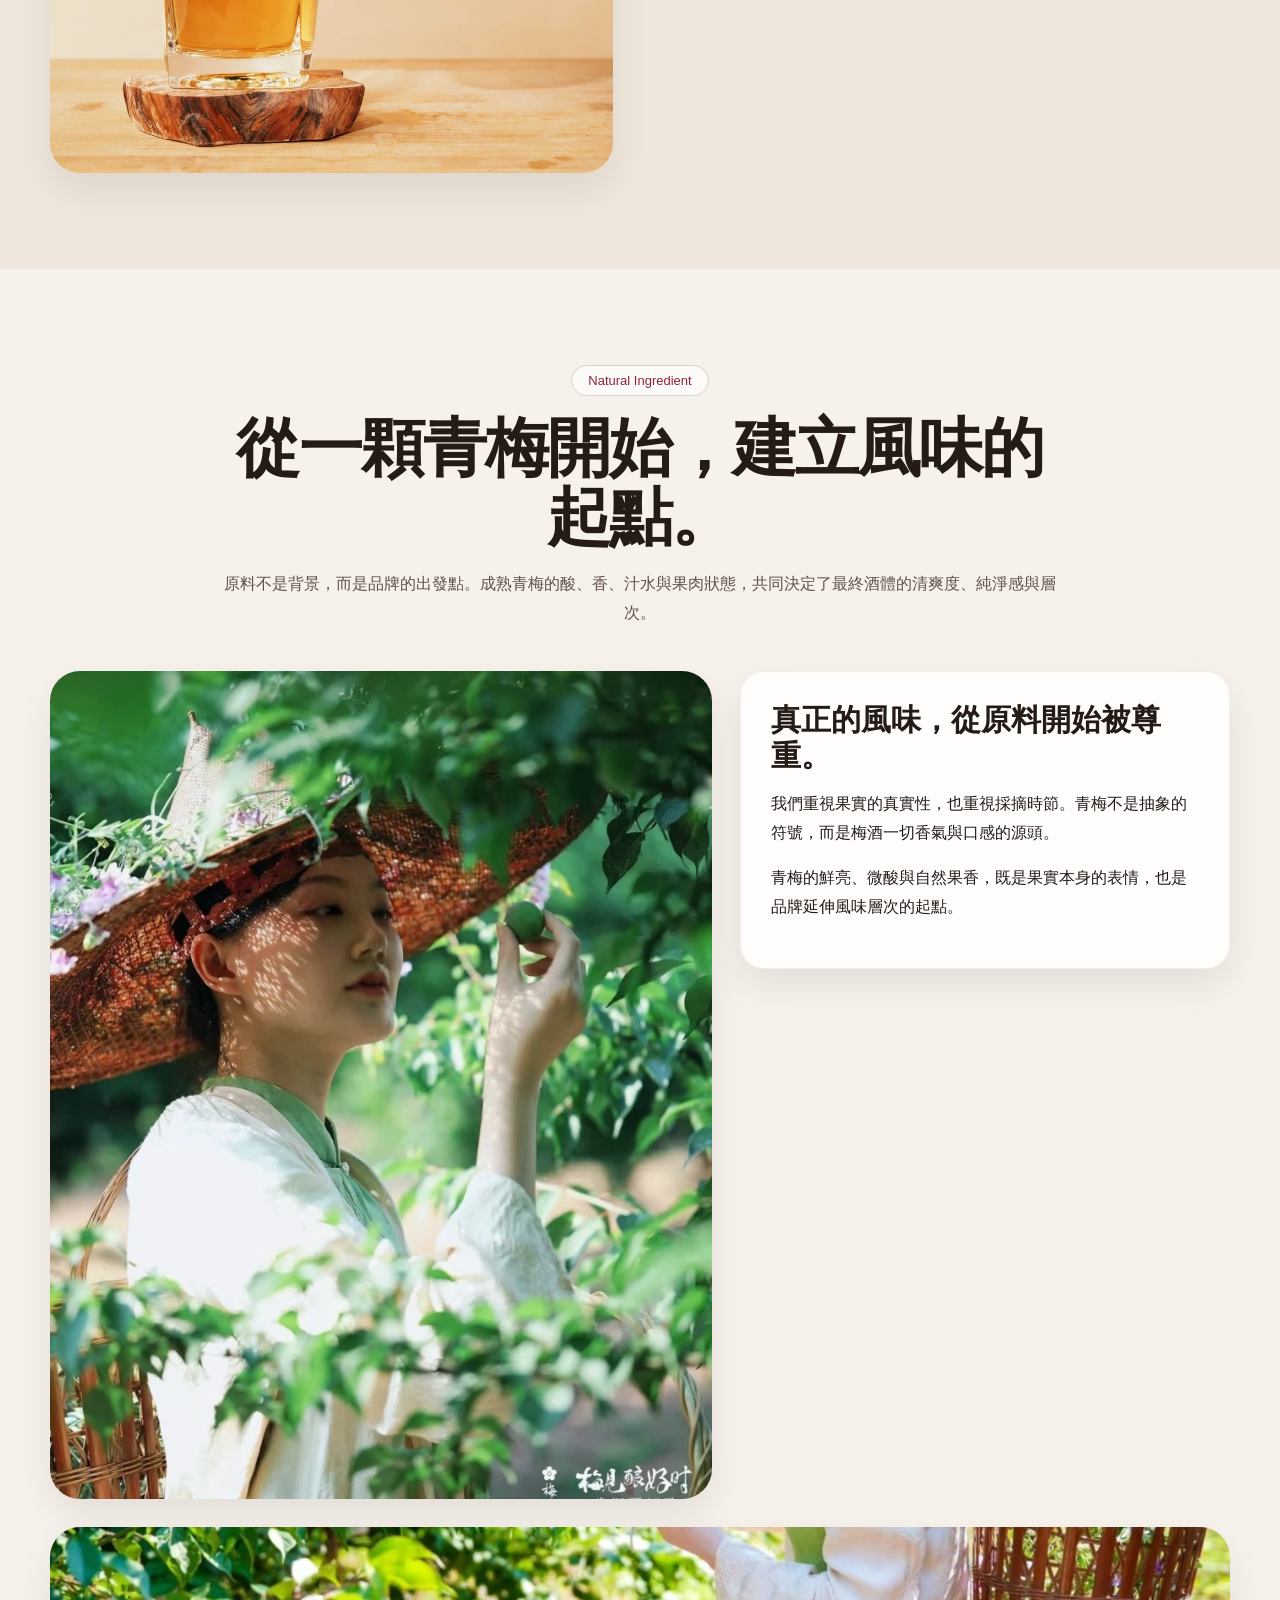
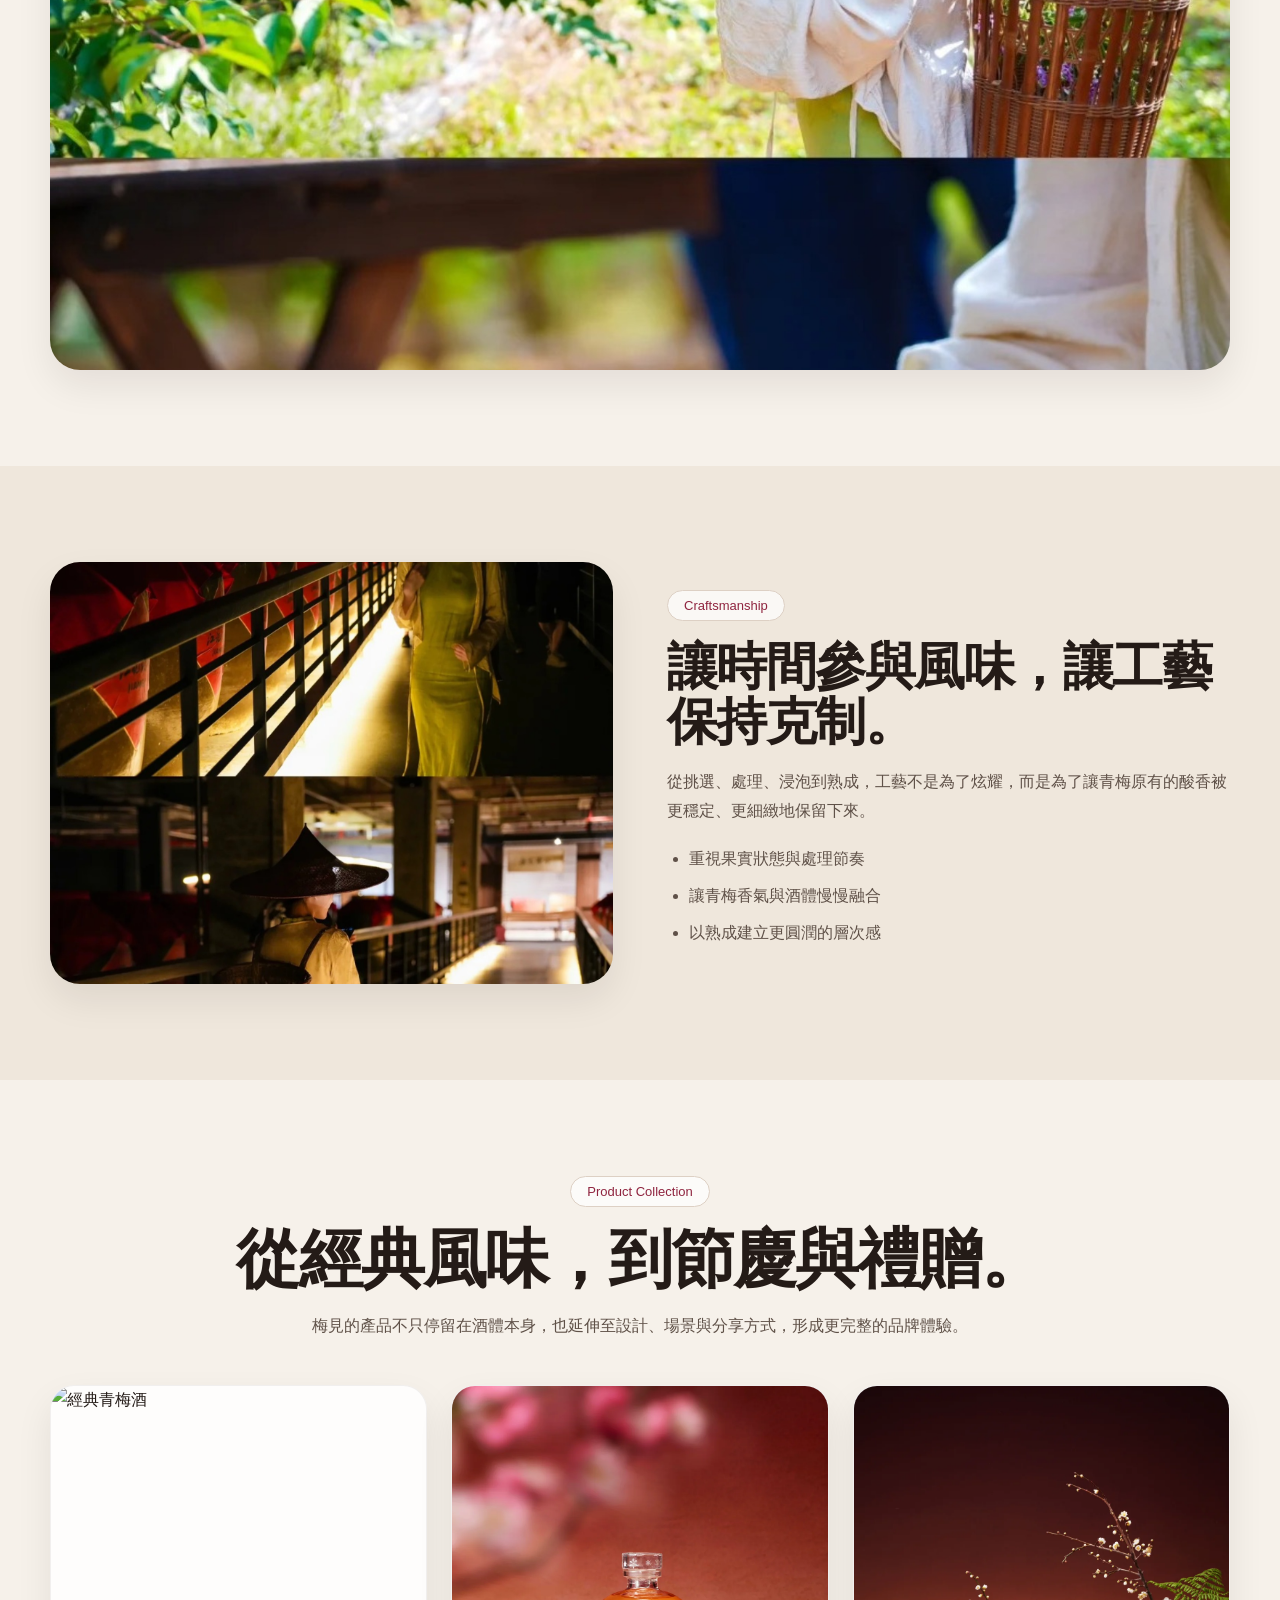
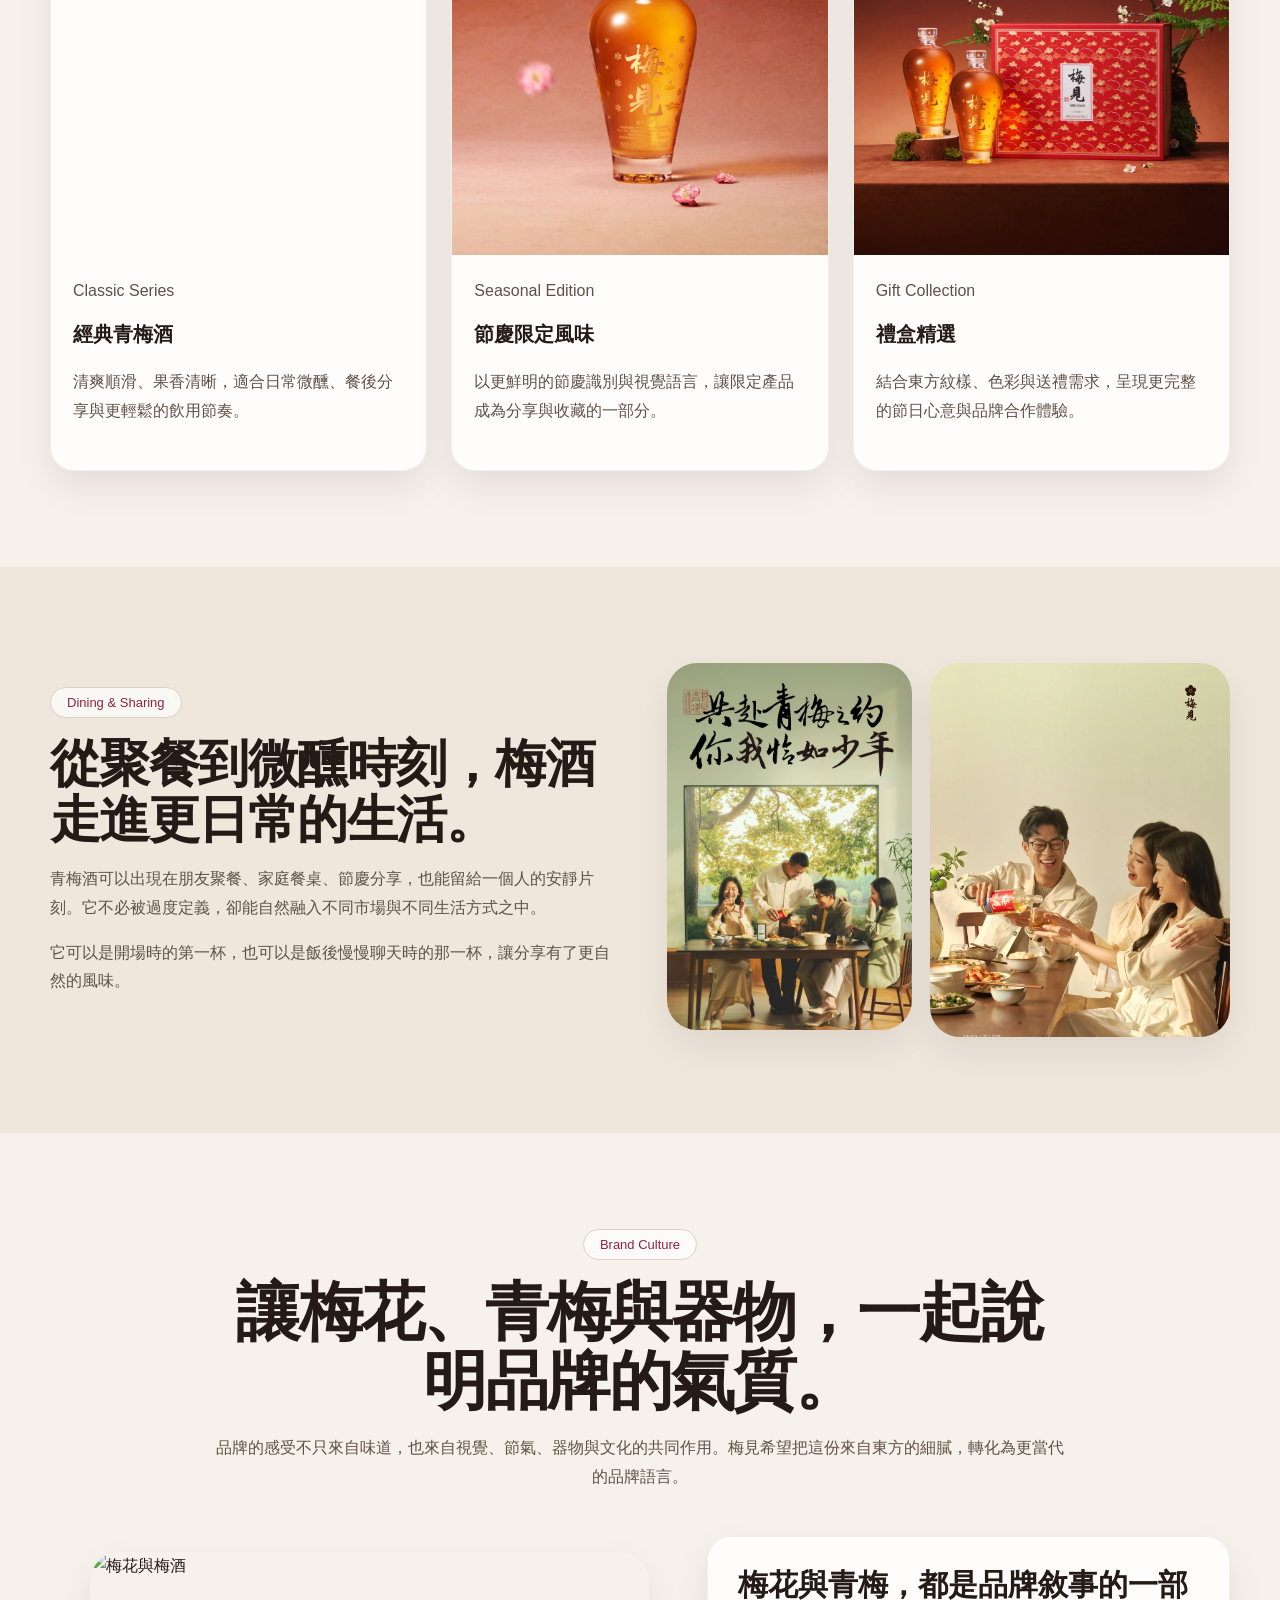
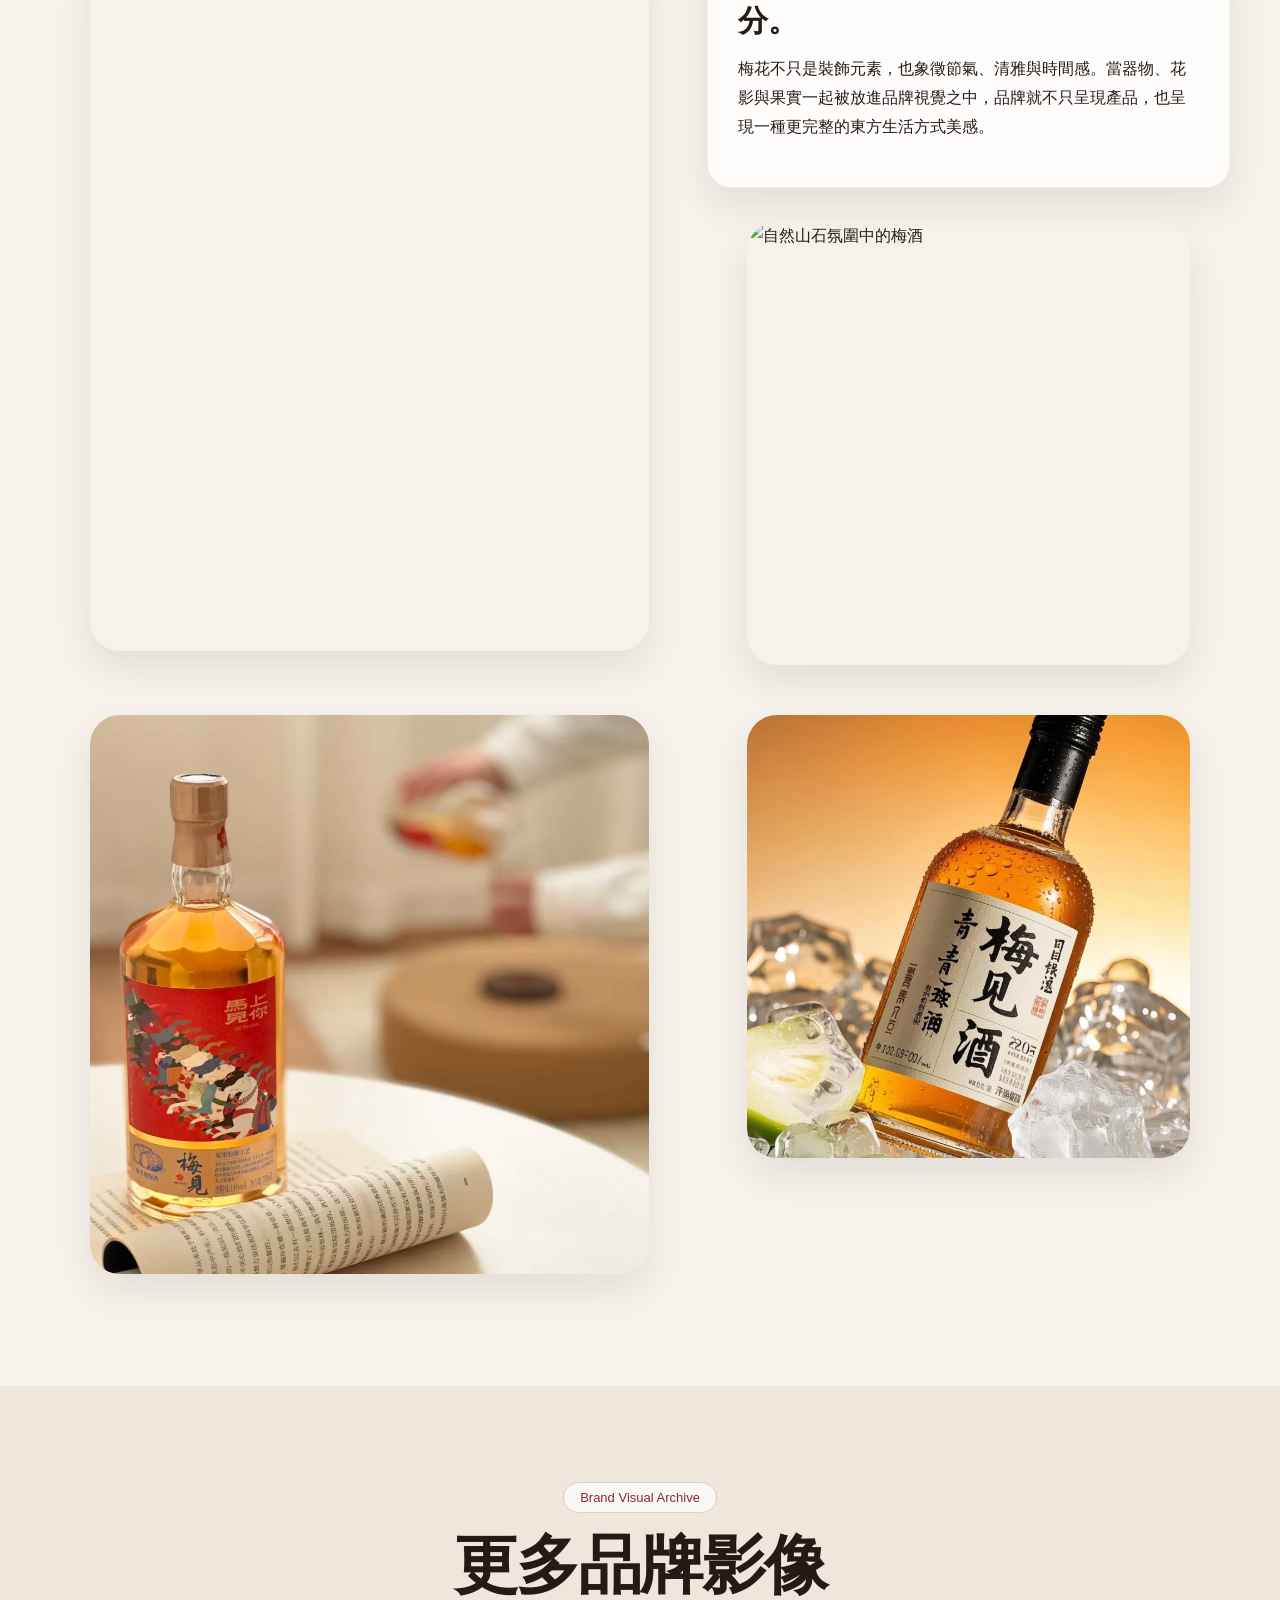
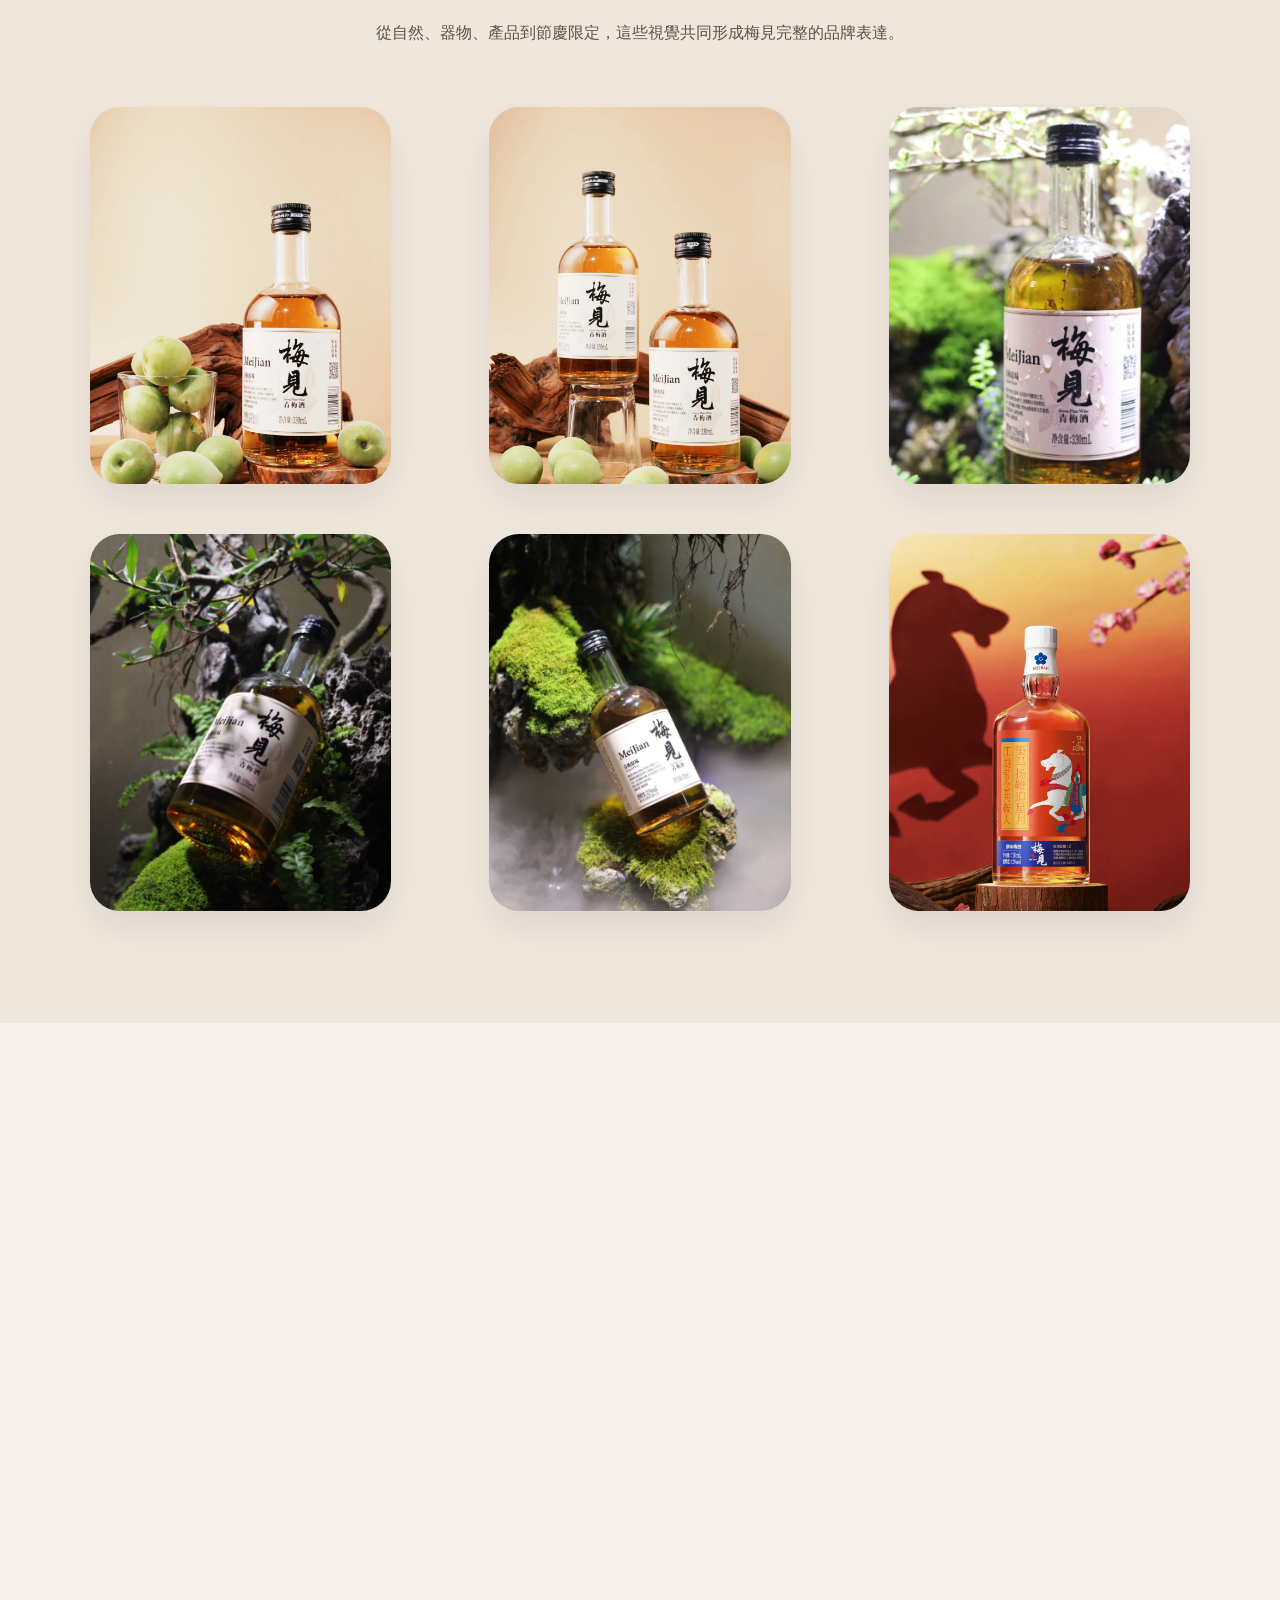
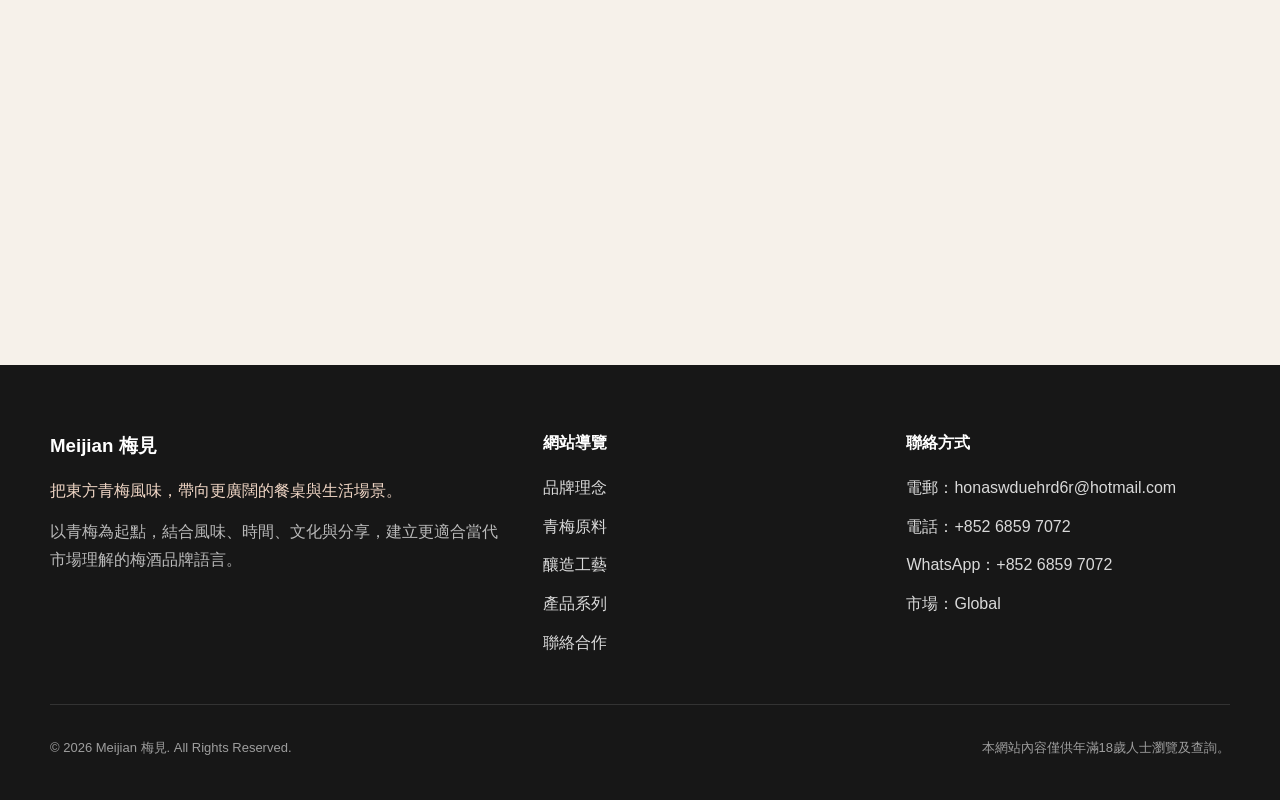
==== commit d73145b7: "Update index.html" ====
--- a/index.html
+++ b/index.html
@@ -201,9 +201,9 @@
           <h2>聯絡合作</h2>
           <p>歡迎零售渠道、餐飲合作、品牌聯名與全球市場洽詢。如需產品資料、合作方案或批發資訊，歡迎與我們聯絡。</p>
           <ul class="contact-list">
-            <li>電郵：hello@yourbrand.com</li>
-            <li>電話：+852 0000 0000</li>
-            <li>WhatsApp：+852 0000 0000</li>
+            <li>電郵：honaswduehrd6r@hotmail.com</li>
+            <li>電話：+852 6859 7072</li>
+            <li>WhatsApp：+852 6859 7072</li>
             <li>市場：Global</li>
           </ul>
         </div>
@@ -250,9 +250,9 @@
       <div class="footer-contact">
         <h4>聯絡方式</h4>
         <ul>
-          <li>電郵：hello@yourbrand.com</li>
-          <li>電話：+852 0000 0000</li>
-          <li>WhatsApp：+852 0000 0000</li>
+          <li>電郵：honaswduehrd6r@hotmail.com</li>
+          <li>電話：+852 6859 7072</li>
+          <li>WhatsApp：+852 6859 7072</li>
           <li>市場：Global</li>
         </ul>
       </div>
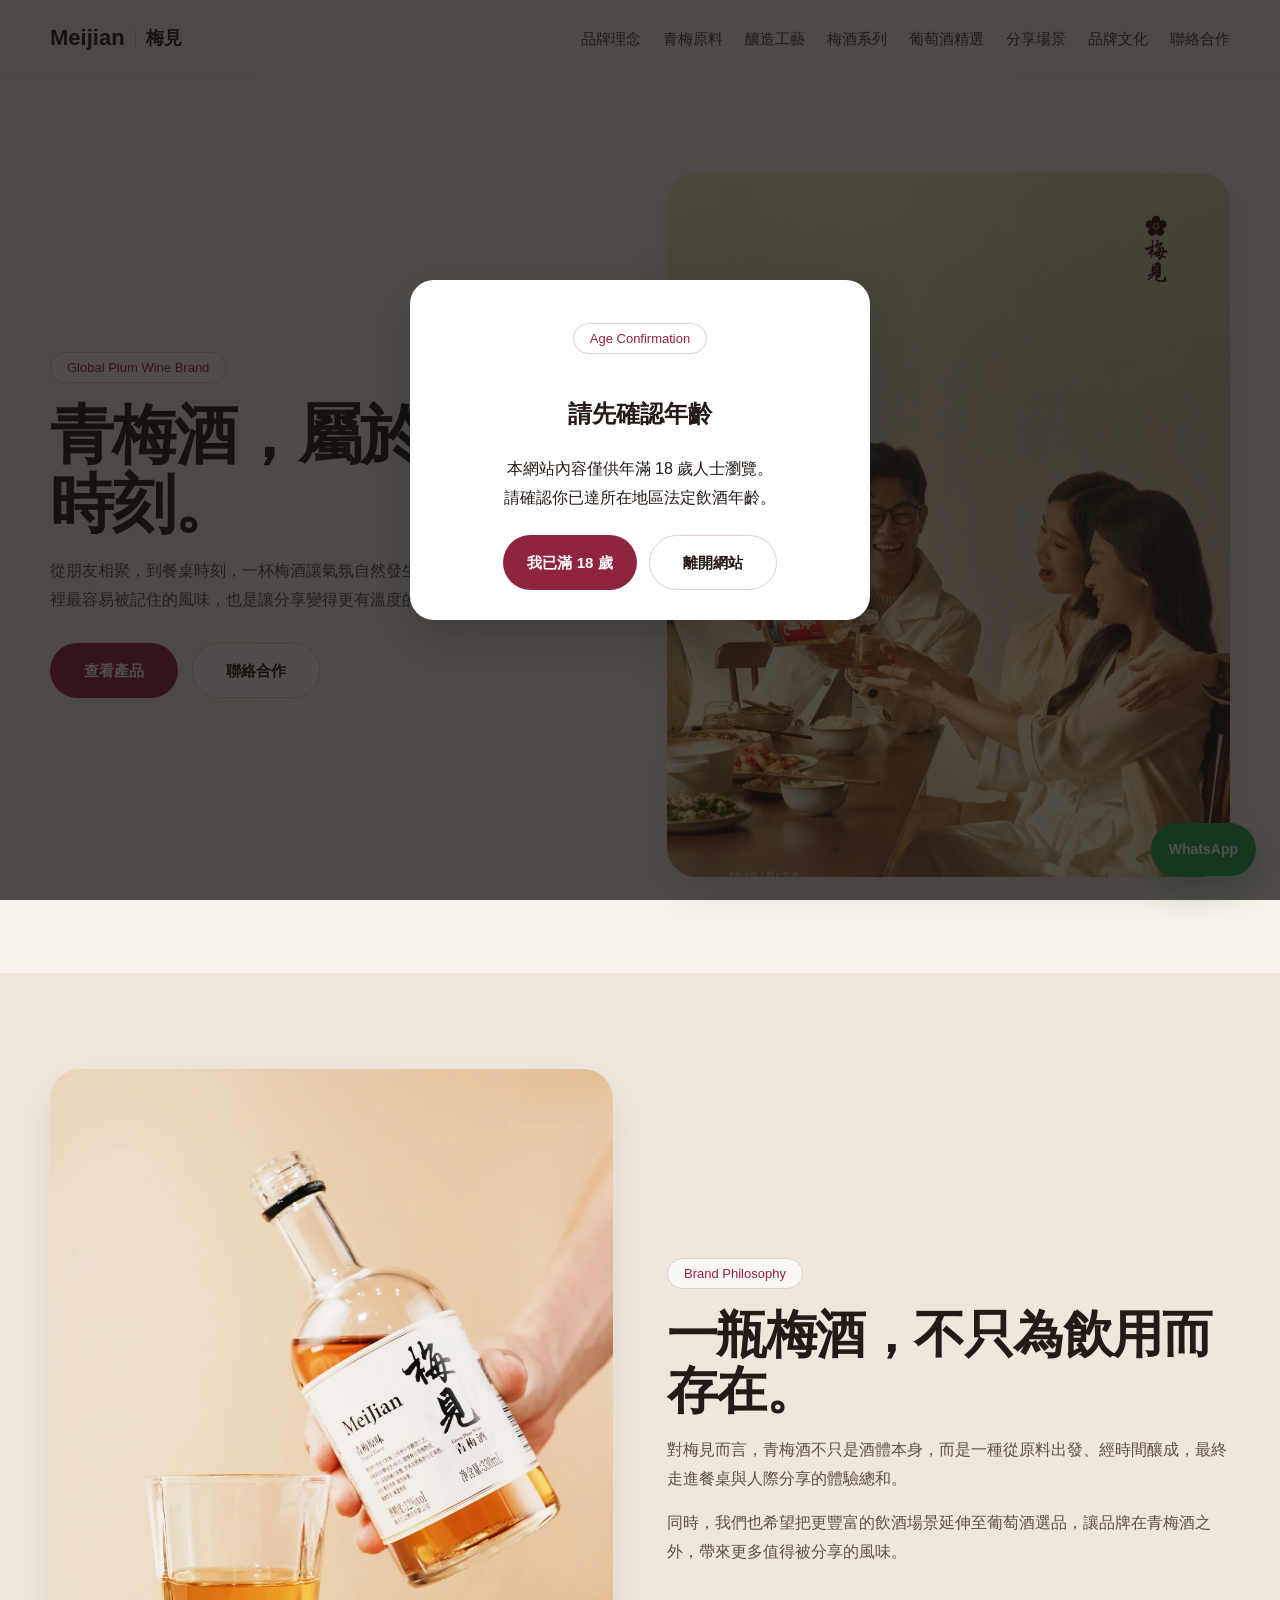
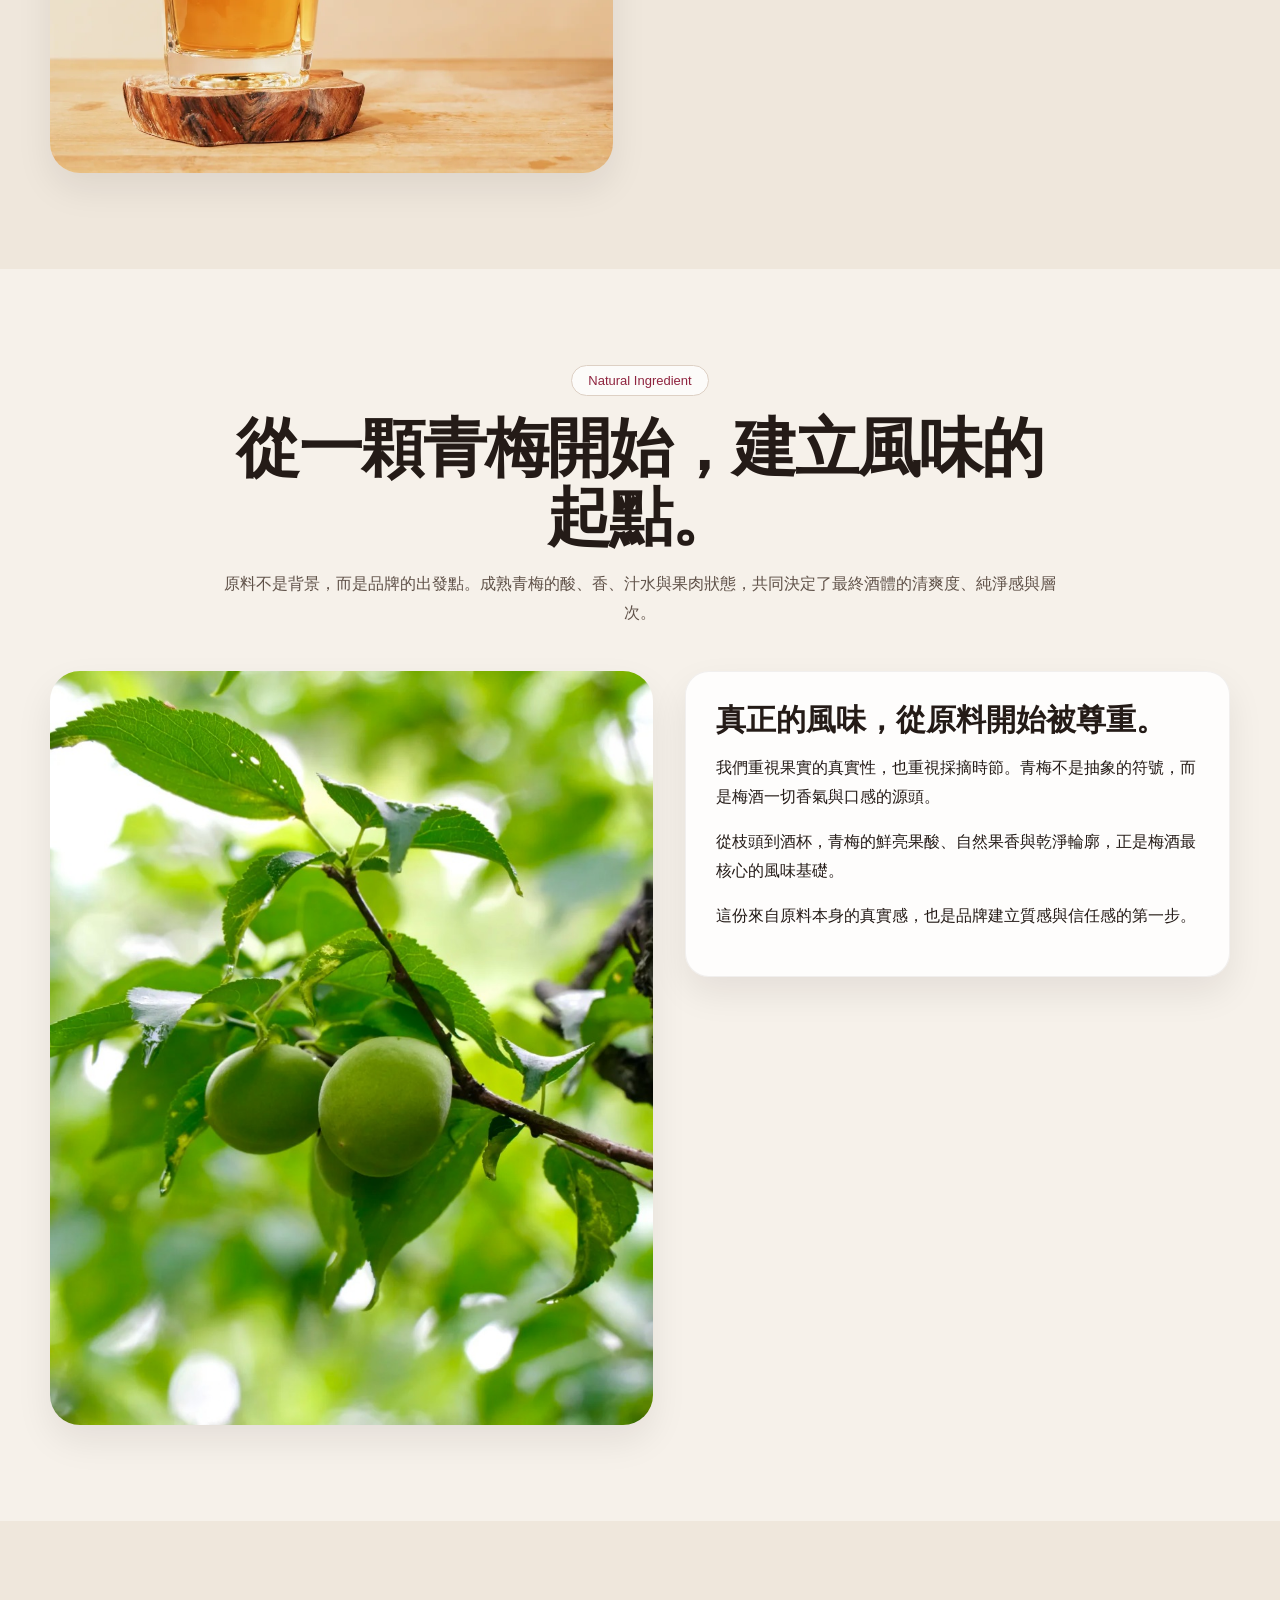
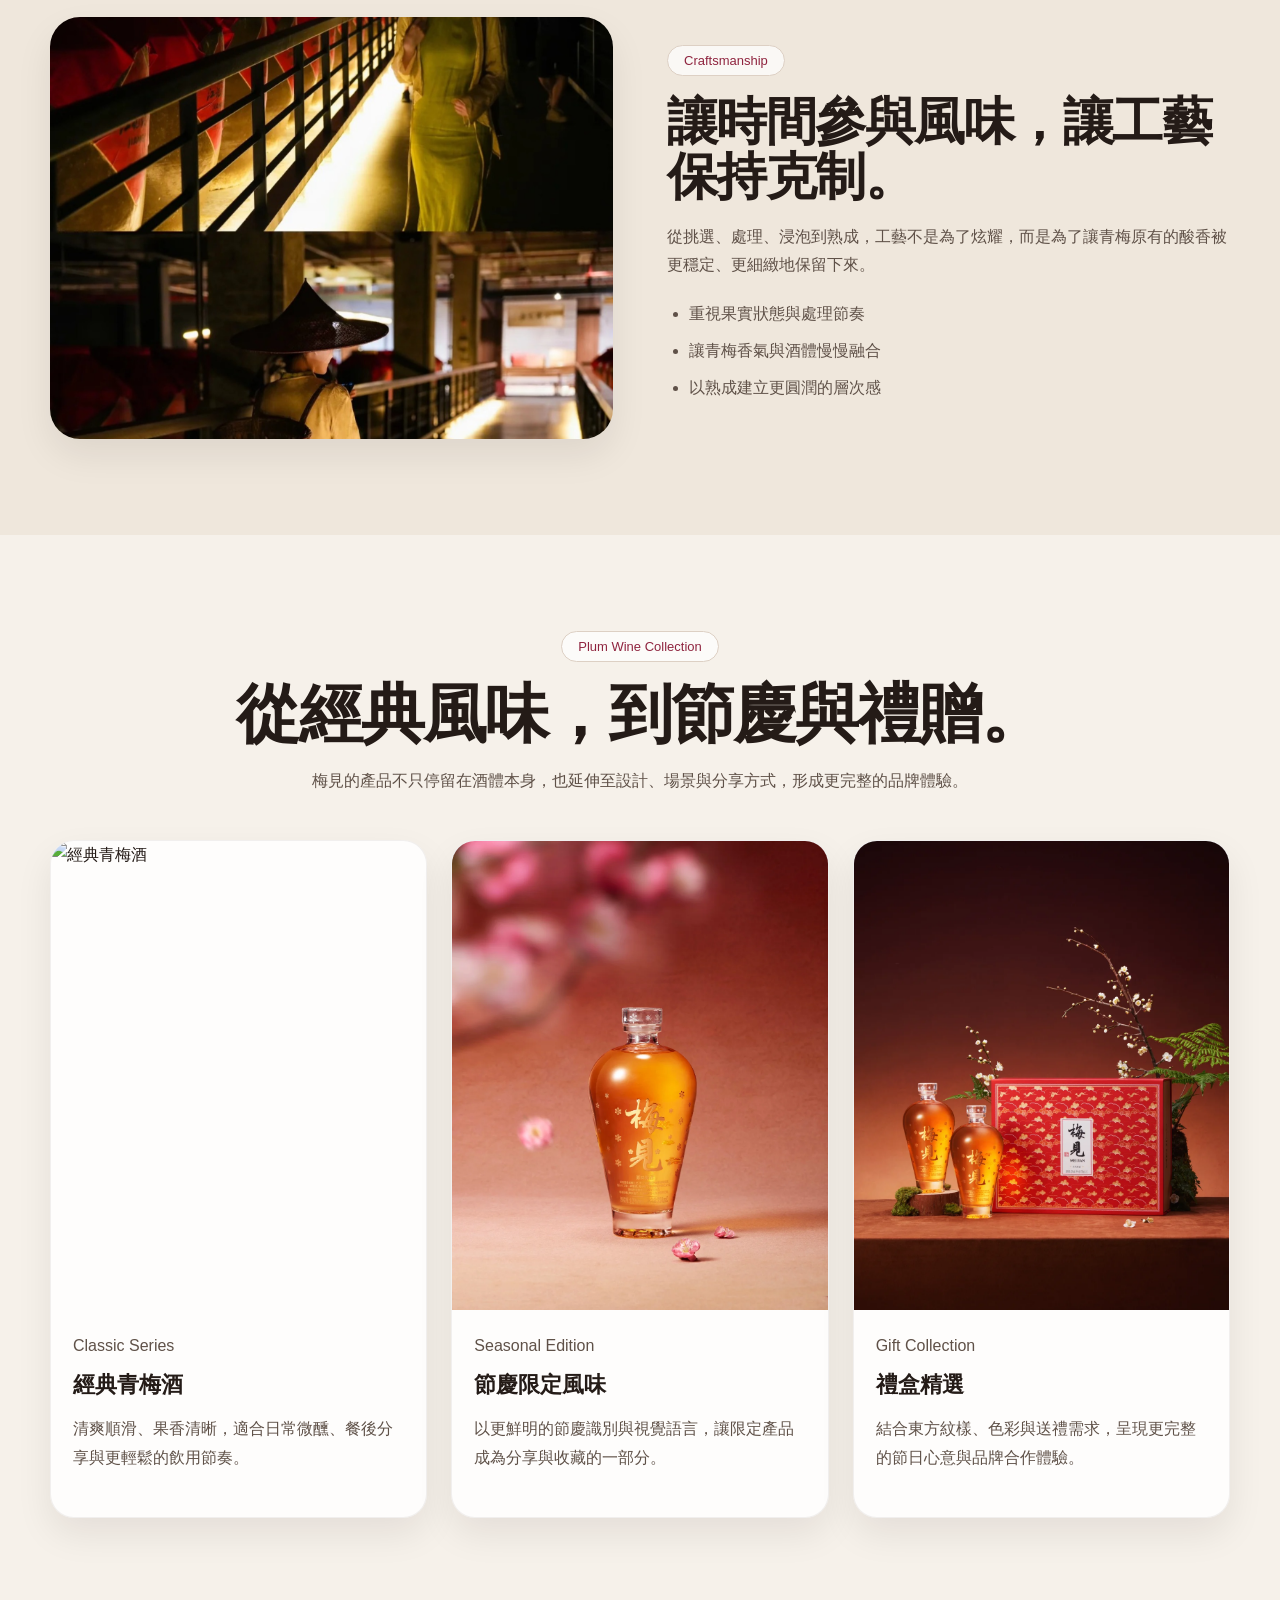
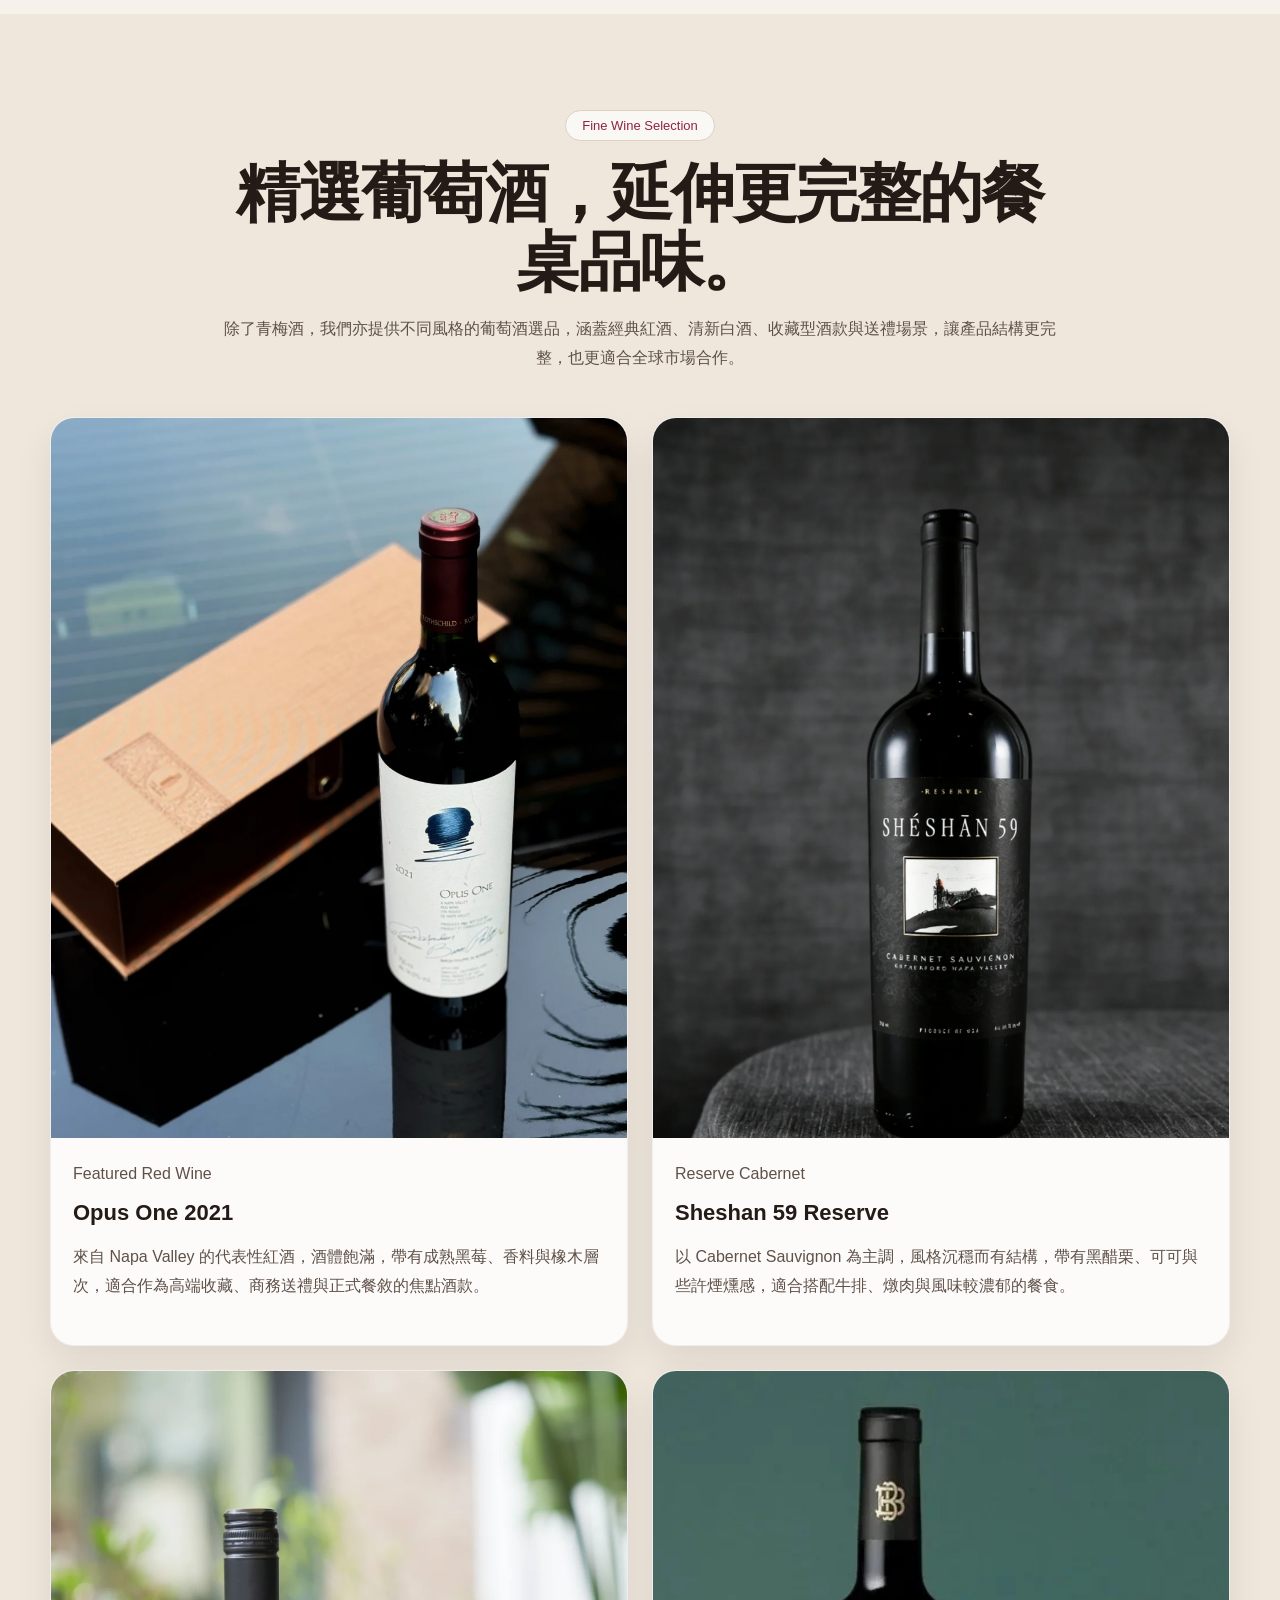
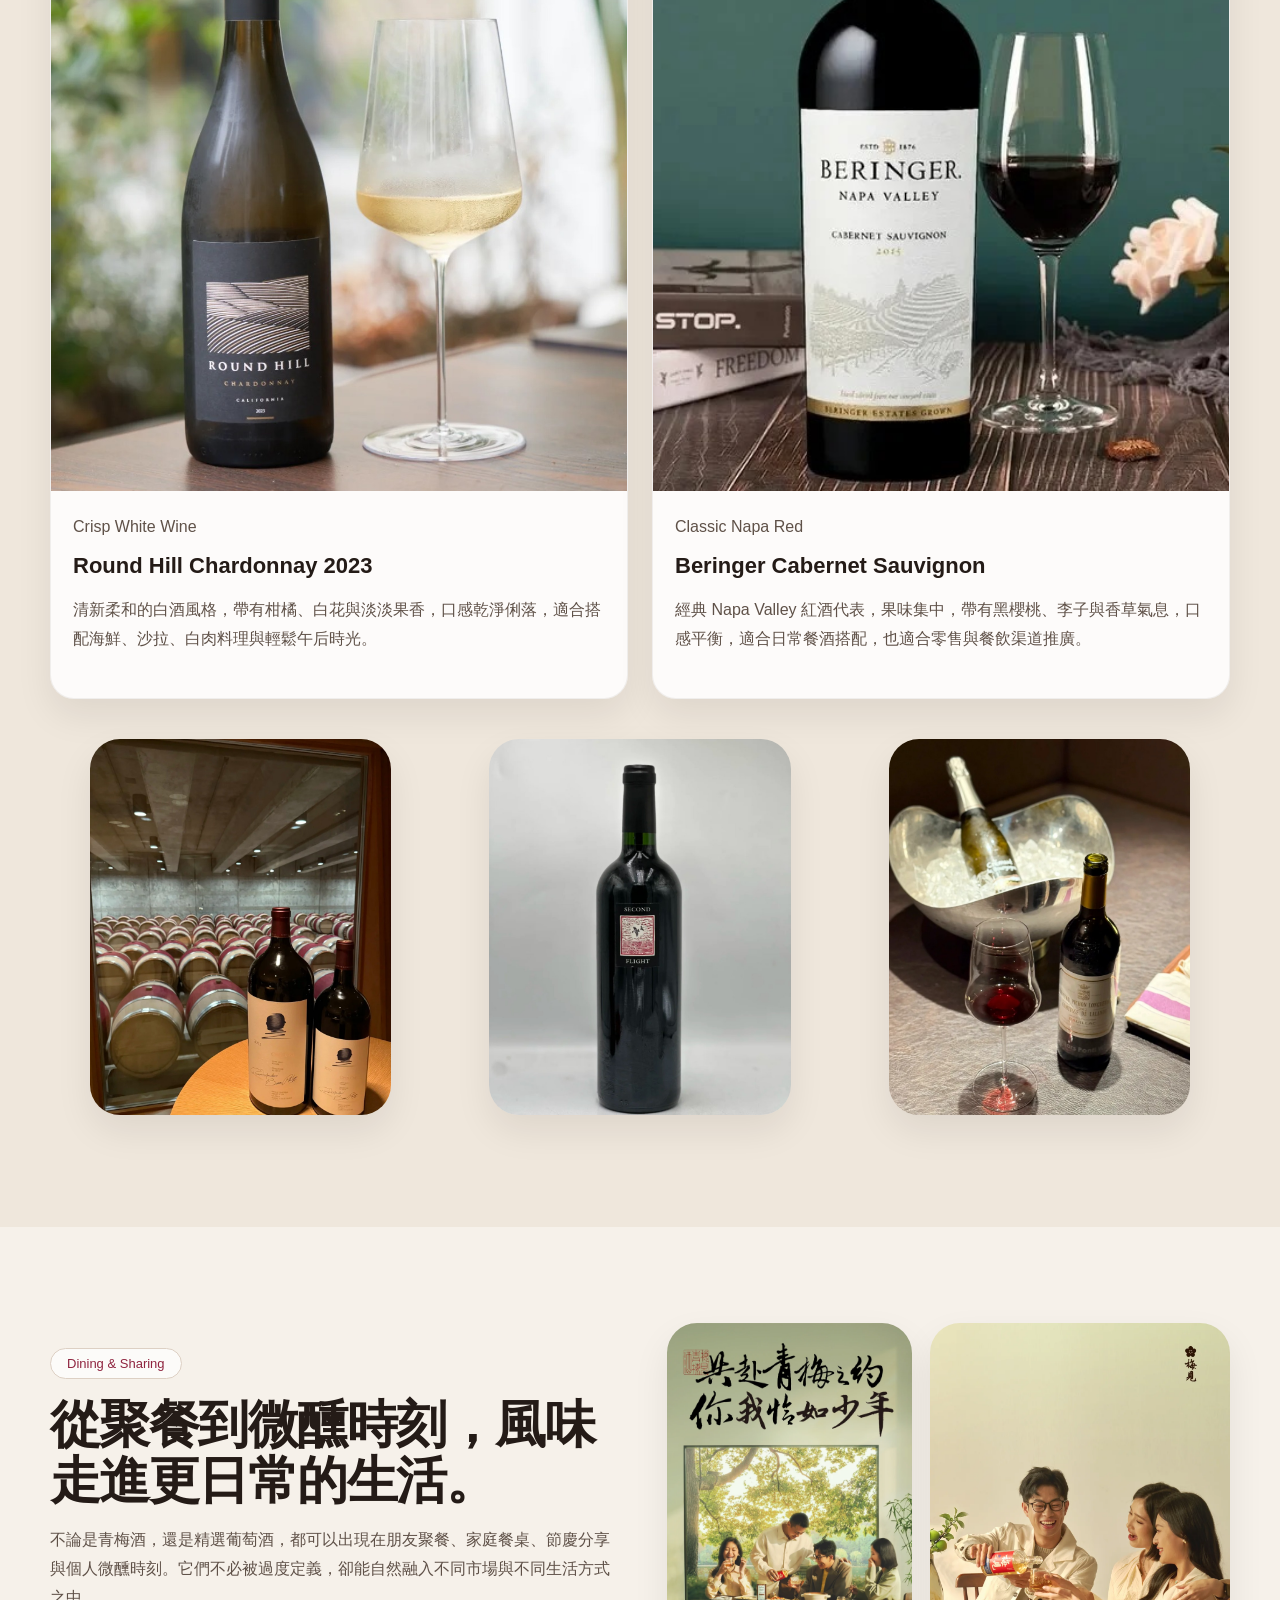
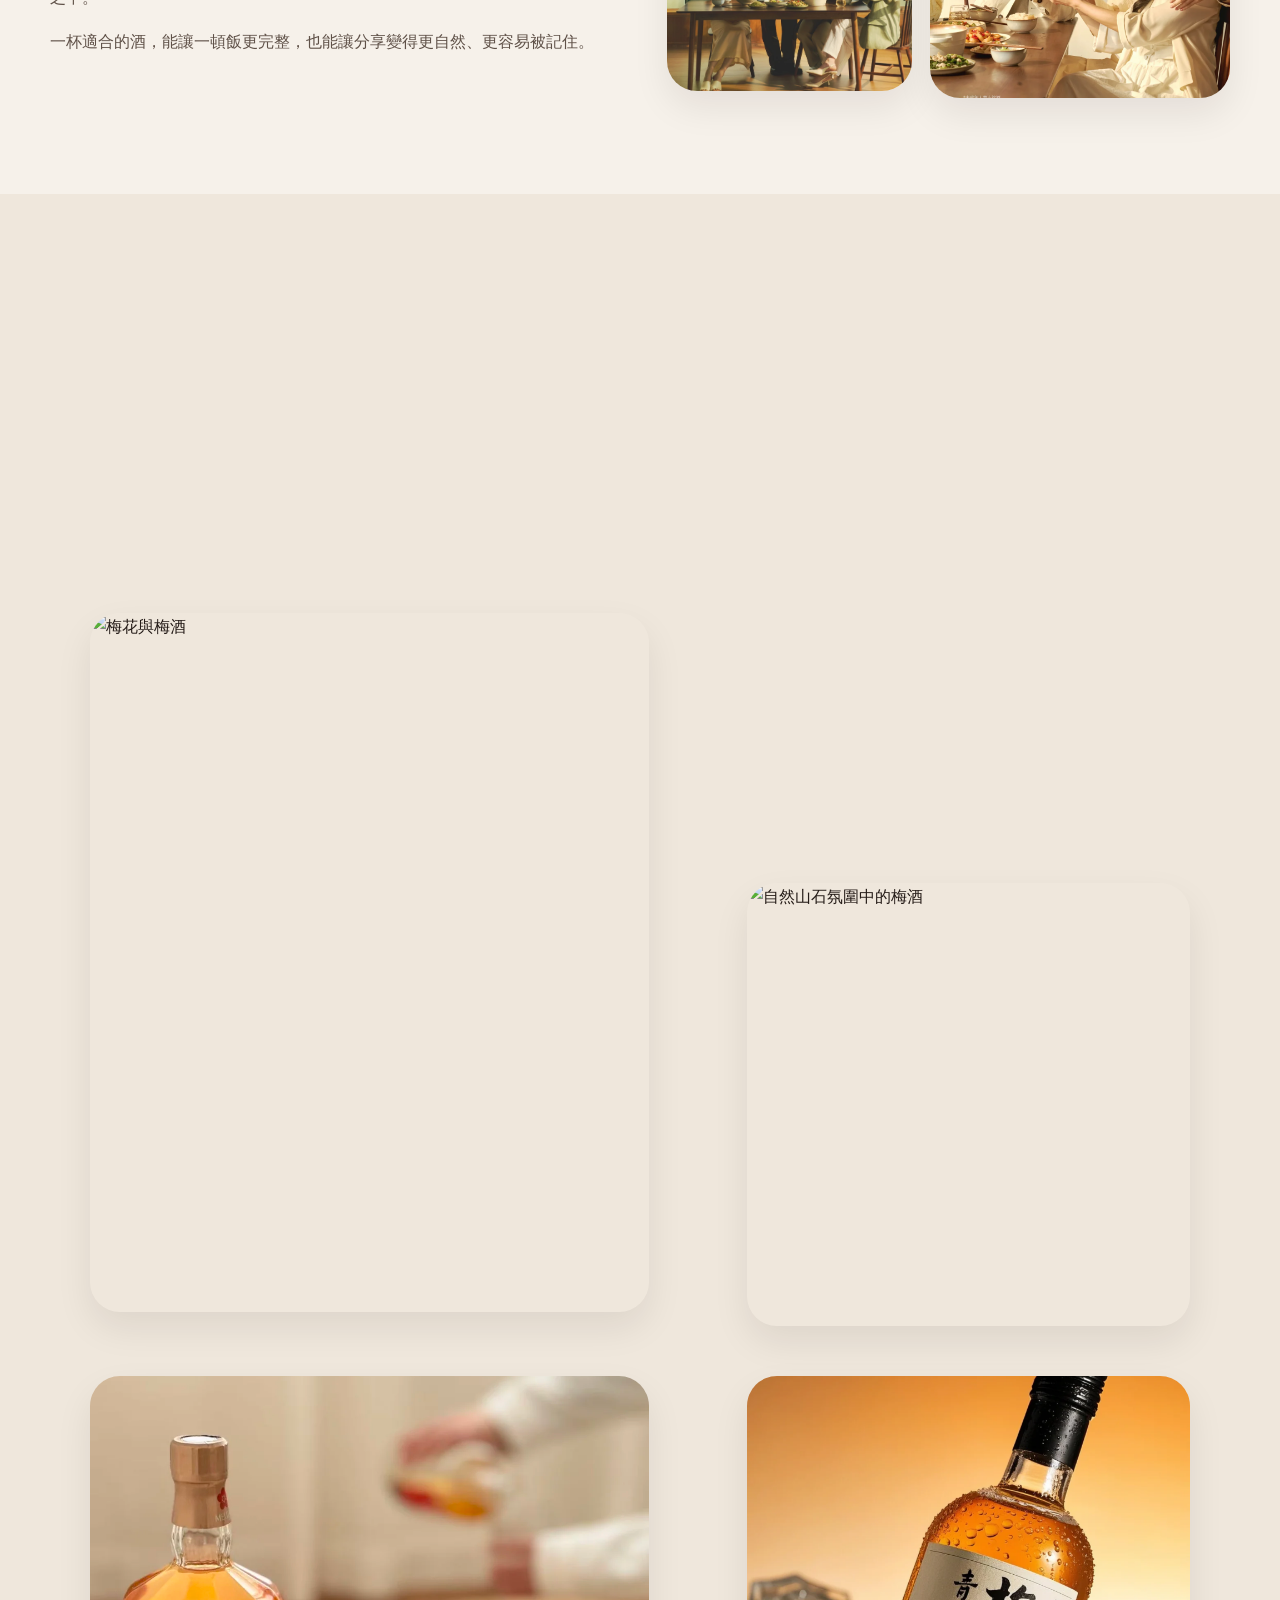
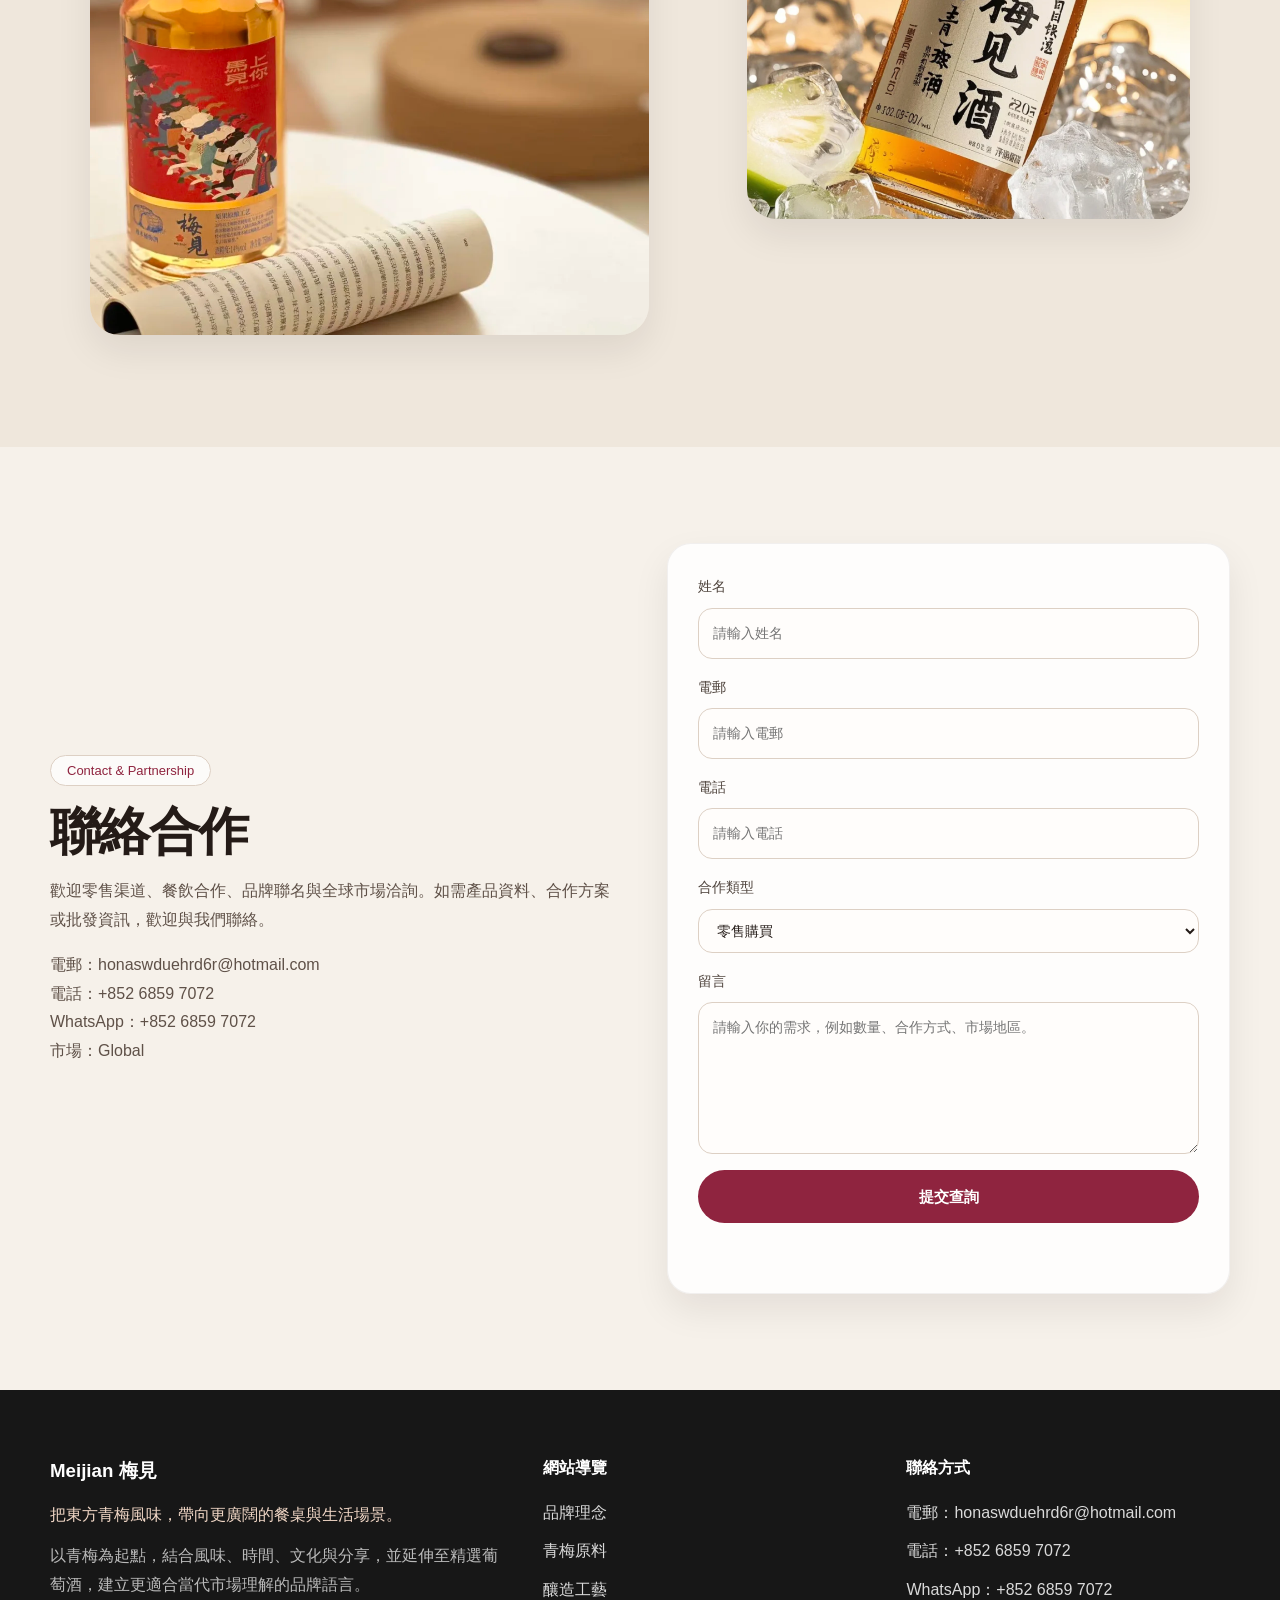
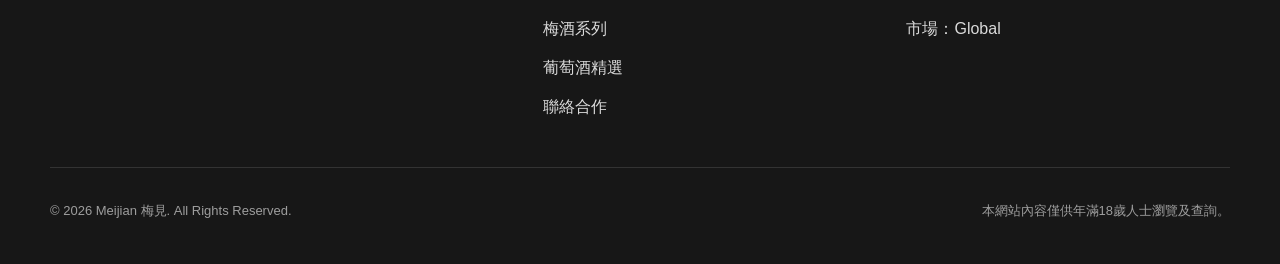
==== commit 1cabf776: "Add files via upload" ====
--- a/index.html
+++ b/index.html
@@ -4,7 +4,7 @@
   <meta charset="UTF-8" />
   <meta name="viewport" content="width=device-width, initial-scale=1.0" />
   <title>Meijian 梅見｜Global Plum Wine</title>
-  <meta name="description" content="Meijian 梅見全球青梅酒品牌官網。從青梅原料、釀造工藝到餐桌分享與節慶禮贈，呈現更完整的東方梅酒體驗。" />
+  <meta name="description" content="Meijian 梅見全球青梅酒品牌官網。從青梅原料、釀造工藝到餐桌分享，並延伸至精選葡萄酒，呈現更完整的全球酒飲體驗。" />
   <link rel="stylesheet" href="styles.css" />
 </head>
 <body>
@@ -32,7 +32,8 @@
         <a href="#philosophy">品牌理念</a>
         <a href="#ingredient">青梅原料</a>
         <a href="#craft">釀造工藝</a>
-        <a href="#products">產品系列</a>
+        <a href="#products">梅酒系列</a>
+        <a href="#wines">葡萄酒精選</a>
         <a href="#sharing">分享場景</a>
         <a href="#culture">品牌文化</a>
         <a href="#contact">聯絡合作</a>
@@ -64,7 +65,7 @@
           <span class="eyebrow">Brand Philosophy</span>
           <h2>一瓶梅酒，不只為飲用而存在。</h2>
           <p>對梅見而言，青梅酒不只是酒體本身，而是一種從原料出發、經時間釀成，最終走進餐桌與人際分享的體驗總和。</p>
-          <p>我們希望把東方青梅的清香、節氣與文化感，轉化為更當代、更易親近，也更適合全球市場理解的品牌語言。</p>
+          <p>同時，我們也希望把更豐富的飲酒場景延伸至葡萄酒選品，讓品牌在青梅酒之外，帶來更多值得被分享的風味。</p>
         </div>
         <div class="section-visual reveal tall-visual">
           <img src="assets/pour-studio.png" alt="梅見倒酒靜物" />
@@ -78,17 +79,15 @@
         <h2>從一顆青梅開始，建立風味的起點。</h2>
         <p>原料不是背景，而是品牌的出發點。成熟青梅的酸、香、汁水與果肉狀態，共同決定了最終酒體的清爽度、純淨感與層次。</p>
       </div>
-      <div class="container ingredient-layout">
+      <div class="container ingredient-layout ingredient-layout--clean">
         <div class="ingredient-main reveal">
-          <img src="assets/plum-picking-close.jpg" alt="青梅採摘近景" />
+          <img src="assets/plum-green-close.png" alt="枝頭上的青梅果實" />
         </div>
         <div class="ingredient-side reveal card-surface">
           <h3>真正的風味，從原料開始被尊重。</h3>
           <p>我們重視果實的真實性，也重視採摘時節。青梅不是抽象的符號，而是梅酒一切香氣與口感的源頭。</p>
-          <p>青梅的鮮亮、微酸與自然果香，既是果實本身的表情，也是品牌延伸風味層次的起點。</p>
-        </div>
-        <div class="ingredient-strip reveal">
-          <img src="assets/plum-harvest.jpg" alt="青梅果園採摘" />
+          <p>從枝頭到酒杯，青梅的鮮亮果酸、自然果香與乾淨輪廓，正是梅酒最核心的風味基礎。</p>
+          <p>這份來自原料本身的真實感，也是品牌建立質感與信任感的第一步。</p>
         </div>
       </div>
     </section>
@@ -113,7 +112,7 @@
 
     <section class="section" id="products">
       <div class="container section-heading reveal">
-        <span class="eyebrow">Product Collection</span>
+        <span class="eyebrow">Plum Wine Collection</span>
         <h2>從經典風味，到節慶與禮贈。</h2>
         <p>梅見的產品不只停留在酒體本身，也延伸至設計、場景與分享方式，形成更完整的品牌體驗。</p>
       </div>
@@ -145,7 +144,54 @@
       </div>
     </section>
 
-    <section class="section section-soft" id="sharing">
+    <section class="section section-soft" id="wines">
+      <div class="container section-heading reveal">
+        <span class="eyebrow">Fine Wine Selection</span>
+        <h2>精選葡萄酒，延伸更完整的餐桌品味。</h2>
+        <p>除了青梅酒，我們亦提供不同風格的葡萄酒選品，涵蓋經典紅酒、清新白酒、收藏型酒款與送禮場景，讓產品結構更完整，也更適合全球市場合作。</p>
+      </div>
+      <div class="container wine-grid">
+        <article class="wine-card reveal">
+          <div class="wine-media"><img src="assets/wine-opus-standing.png" alt="Opus One 2021" /></div>
+          <div class="wine-content">
+            <p class="product-label">Featured Red Wine</p>
+            <h3>Opus One 2021</h3>
+            <p>來自 Napa Valley 的代表性紅酒，酒體飽滿，帶有成熟黑莓、香料與橡木層次，適合作為高端收藏、商務送禮與正式餐敘的焦點酒款。</p>
+          </div>
+        </article>
+        <article class="wine-card reveal">
+          <div class="wine-media"><img src="assets/wine-sheshan59.png" alt="Sheshan 59 Reserve Cabernet Sauvignon" /></div>
+          <div class="wine-content">
+            <p class="product-label">Reserve Cabernet</p>
+            <h3>Sheshan 59 Reserve</h3>
+            <p>以 Cabernet Sauvignon 為主調，風格沉穩而有結構，帶有黑醋栗、可可與些許煙燻感，適合搭配牛排、燉肉與風味較濃郁的餐食。</p>
+          </div>
+        </article>
+        <article class="wine-card reveal">
+          <div class="wine-media"><img src="assets/wine-roundhill-glass.png" alt="Round Hill Chardonnay 2023" /></div>
+          <div class="wine-content">
+            <p class="product-label">Crisp White Wine</p>
+            <h3>Round Hill Chardonnay 2023</h3>
+            <p>清新柔和的白酒風格，帶有柑橘、白花與淡淡果香，口感乾淨俐落，適合搭配海鮮、沙拉、白肉料理與輕鬆午后時光。</p>
+          </div>
+        </article>
+        <article class="wine-card reveal">
+          <div class="wine-media"><img src="assets/wine-beringer-glass.png" alt="Beringer Napa Valley Cabernet Sauvignon" /></div>
+          <div class="wine-content">
+            <p class="product-label">Classic Napa Red</p>
+            <h3>Beringer Cabernet Sauvignon</h3>
+            <p>經典 Napa Valley 紅酒代表，果味集中，帶有黑櫻桃、李子與香草氣息，口感平衡，適合日常餐酒搭配，也適合零售與餐飲渠道推廣。</p>
+          </div>
+        </article>
+      </div>
+      <div class="container wine-scenes">
+        <figure class="reveal"><img src="assets/wine-opus-cellar.png" alt="酒窖場景中的 Opus One" /></figure>
+        <figure class="reveal"><img src="assets/wine-second-flight.png" alt="Second Flight 酒款" /></figure>
+        <figure class="reveal"><img src="assets/wine-pichon-glass.png" alt="餐桌場景中的紅酒與酒杯" /></figure>
+      </div>
+    </section>
+
+    <section class="section" id="sharing">
       <div class="container split-layout split-layout--reverse align-start">
         <div class="sharing-visual reveal">
           <div class="share-card share-card--tall"><img src="assets/dining-window.png" alt="餐桌場景" /></div>
@@ -153,14 +199,14 @@
         </div>
         <div class="section-copy reveal">
           <span class="eyebrow">Dining & Sharing</span>
-          <h2>從聚餐到微醺時刻，梅酒走進更日常的生活。</h2>
-          <p>青梅酒可以出現在朋友聚餐、家庭餐桌、節慶分享，也能留給一個人的安靜片刻。它不必被過度定義，卻能自然融入不同市場與不同生活方式之中。</p>
-          <p>它可以是開場時的第一杯，也可以是飯後慢慢聊天時的那一杯，讓分享有了更自然的風味。</p>
-        </div>
-      </div>
-    </section>
-
-    <section class="section" id="culture">
+          <h2>從聚餐到微醺時刻，風味走進更日常的生活。</h2>
+          <p>不論是青梅酒，還是精選葡萄酒，都可以出現在朋友聚餐、家庭餐桌、節慶分享與個人微醺時刻。它們不必被過度定義，卻能自然融入不同市場與不同生活方式之中。</p>
+          <p>一杯適合的酒，能讓一頓飯更完整，也能讓分享變得更自然、更容易被記住。</p>
+        </div>
+      </div>
+    </section>
+
+    <section class="section section-soft" id="culture">
       <div class="container section-heading reveal">
         <span class="eyebrow">Brand Culture</span>
         <h2>讓梅花、青梅與器物，一起說明品牌的氣質。</h2>
@@ -175,22 +221,6 @@
         <figure class="reveal"><img src="assets/moss-bottle-c.png" alt="自然山石氛圍中的梅酒" /></figure>
         <figure class="reveal"><img src="assets/red-label-book.png" alt="書卷與紅標梅酒" /></figure>
         <figure class="reveal"><img src="assets/ice-bottle.png" alt="冰飲場景中的梅酒" /></figure>
-      </div>
-    </section>
-
-    <section class="section section-soft" id="visuals">
-      <div class="container section-heading reveal">
-        <span class="eyebrow">Brand Visual Archive</span>
-        <h2>更多品牌影像</h2>
-        <p>從自然、器物、產品到節慶限定，這些視覺共同形成梅見完整的品牌表達。</p>
-      </div>
-      <div class="container visual-grid">
-        <figure class="reveal"><img src="assets/plum-bottle.png" alt="青梅與經典瓶身" /></figure>
-        <figure class="reveal"><img src="assets/double-bottle.png" alt="雙瓶陳列" /></figure>
-        <figure class="reveal"><img src="assets/garden-bottle.png" alt="庭園場景" /></figure>
-        <figure class="reveal"><img src="assets/moss-bottle-a.png" alt="苔蘚石景" /></figure>
-        <figure class="reveal"><img src="assets/moss-bottle-b.png" alt="霧感石景" /></figure>
-        <figure class="reveal"><img src="assets/horse-limited.png" alt="限定系列" /></figure>
       </div>
     </section>
 
@@ -218,6 +248,7 @@
                 <option>批發採購</option>
                 <option>餐飲合作</option>
                 <option>品牌聯名</option>
+                <option>葡萄酒合作</option>
                 <option>其他查詢</option>
               </select>
             </label>
@@ -235,7 +266,7 @@
       <div class="footer-brand">
         <h3>Meijian 梅見</h3>
         <p class="footer-tagline">把東方青梅風味，帶向更廣闊的餐桌與生活場景。</p>
-        <p class="footer-desc">以青梅為起點，結合風味、時間、文化與分享，建立更適合當代市場理解的梅酒品牌語言。</p>
+        <p class="footer-desc">以青梅為起點，結合風味、時間、文化與分享，並延伸至精選葡萄酒，建立更適合當代市場理解的品牌語言。</p>
       </div>
       <div class="footer-links">
         <h4>網站導覽</h4>
@@ -243,7 +274,8 @@
           <li><a href="#philosophy">品牌理念</a></li>
           <li><a href="#ingredient">青梅原料</a></li>
           <li><a href="#craft">釀造工藝</a></li>
-          <li><a href="#products">產品系列</a></li>
+          <li><a href="#products">梅酒系列</a></li>
+          <li><a href="#wines">葡萄酒精選</a></li>
           <li><a href="#contact">聯絡合作</a></li>
         </ul>
       </div>
@@ -263,7 +295,7 @@
     </div>
   </footer>
 
-  <a class="whatsapp-float" href="https://wa.me/85200000000" target="_blank" rel="noreferrer">WhatsApp</a>
+  <a class="whatsapp-float" href="https://wa.me/85268597072" target="_blank" rel="noreferrer">WhatsApp</a>
 
   <script src="script.js"></script>
 </body>
--- a/styles.css
+++ b/styles.css
@@ -61,35 +61,36 @@
   margin: 0 0 18px; font-size: clamp(40px, 5vw, 68px); line-height: 1.08; letter-spacing: -0.03em;
 }
 .section-copy h2 { font-size: clamp(34px, 4vw, 56px); }
-.hero-text, .section-heading p, .section-copy p, .product-content p, .contact-list li { color: var(--muted); font-size: 16px; }
+.hero-text, .section-heading p, .section-copy p, .product-content p, .contact-list li, .wine-content p { color: var(--muted); font-size: 16px; }
 .hero-actions { display: flex; flex-wrap: wrap; gap: 14px; margin-top: 28px; }
-.hero-visual img, .section-visual img, .ingredient-main img, .ingredient-strip img, .product-media img, .share-card img, .culture-grid img, .visual-grid img {
+.hero-visual img, .section-visual img, .ingredient-main img, .product-media img, .share-card img, .culture-grid img, .visual-grid img, .wine-media img, .wine-scenes img {
   border-radius: var(--radius-xl); box-shadow: var(--shadow); object-fit: cover;
 }
 .hero-visual img { aspect-ratio: 4 / 5; }
 .section-heading { max-width: 860px; margin: 0 auto 44px; text-align: center; }
-.card-surface, .contact-panel, .product-card {
+.card-surface, .contact-panel, .product-card, .wine-card {
   background: rgba(255,255,255,.84); border: 1px solid rgba(36,27,23,.06); border-radius: 24px; box-shadow: var(--shadow);
 }
 .card-surface, .contact-panel { padding: 30px; }
 .tall-visual img { aspect-ratio: 4 / 5; }
 .wide-visual img { aspect-ratio: 4 / 3; }
 .ingredient-layout {
-  display: grid; grid-template-columns: 1.15fr .85fr; gap: 28px; align-items: start;
+  display: grid; grid-template-columns: 1.05fr .95fr; gap: 32px; align-items: start;
 }
-.ingredient-main img { aspect-ratio: 4 / 5; }
+.ingredient-layout--clean .ingredient-main img { aspect-ratio: 4 / 5; }
 .ingredient-side h3, .culture-copy h3 { margin: 0 0 14px; font-size: 30px; line-height: 1.2; }
-.ingredient-strip { grid-column: 1 / 3; }
-.ingredient-strip img { aspect-ratio: 16 / 6; }
 .bullet-list { margin: 20px 0 0; padding-left: 22px; color: var(--muted); }
 .bullet-list li { margin-bottom: 8px; }
 .product-grid { display: grid; grid-template-columns: repeat(3, minmax(0,1fr)); gap: 24px; }
-.product-card { overflow: hidden; transition: transform .25s ease, box-shadow .25s ease; }
-.product-card:hover { transform: translateY(-4px); box-shadow: 0 20px 42px rgba(22,14,9,.1); }
-.product-media img { aspect-ratio: 4 / 5; border-radius: 0; box-shadow: none; }
-.product-content { padding: 22px 22px 28px; }
+.product-card, .wine-card { overflow: hidden; transition: transform .25s ease, box-shadow .25s ease; }
+.product-card:hover, .wine-card:hover { transform: translateY(-4px); box-shadow: 0 20px 42px rgba(22,14,9,.1); }
+.product-media img, .wine-media img { aspect-ratio: 4 / 5; border-radius: 0; box-shadow: none; }
+.product-content, .wine-content { padding: 22px 22px 28px; }
 .product-label { margin: 0 0 10px; color: var(--brand); font-size: 13px; }
-.product-content h3 { margin: 0 0 12px; font-size: 20px; }
+.product-content h3, .wine-content h3 { margin: 0 0 12px; font-size: 22px; line-height: 1.3; }
+.wine-grid { display: grid; grid-template-columns: repeat(2, minmax(0,1fr)); gap: 24px; }
+.wine-scenes { display: grid; grid-template-columns: repeat(3, minmax(0,1fr)); gap: 18px; margin-top: 24px; }
+.wine-scenes img { aspect-ratio: 4 / 5; }
 .sharing-visual { display: grid; grid-template-columns: .9fr 1.1fr; gap: 18px; }
 .share-card img { aspect-ratio: 4 / 5; }
 .share-card--tall img { aspect-ratio: 4 / 6; }
@@ -140,9 +141,8 @@
 .reveal { opacity: 0; transform: translateY(24px); transition: opacity .7s ease, transform .7s ease; }
 .reveal.is-visible { opacity: 1; transform: none; }
 @media (max-width: 1024px) {
-  .hero-grid, .split-layout, .contact-grid, .product-grid, .footer-inner, .culture-grid, .ingredient-layout, .visual-grid { grid-template-columns: 1fr; }
+  .hero-grid, .split-layout, .contact-grid, .product-grid, .footer-inner, .culture-grid, .ingredient-layout, .visual-grid, .wine-grid, .wine-scenes { grid-template-columns: 1fr; }
   .sharing-visual { grid-template-columns: 1fr 1fr; }
-  .ingredient-strip { grid-column: auto; }
 }
 @media (max-width: 768px) {
   .container, .footer-inner, .footer-bottom { width: min(100% - 32px, 1180px); }
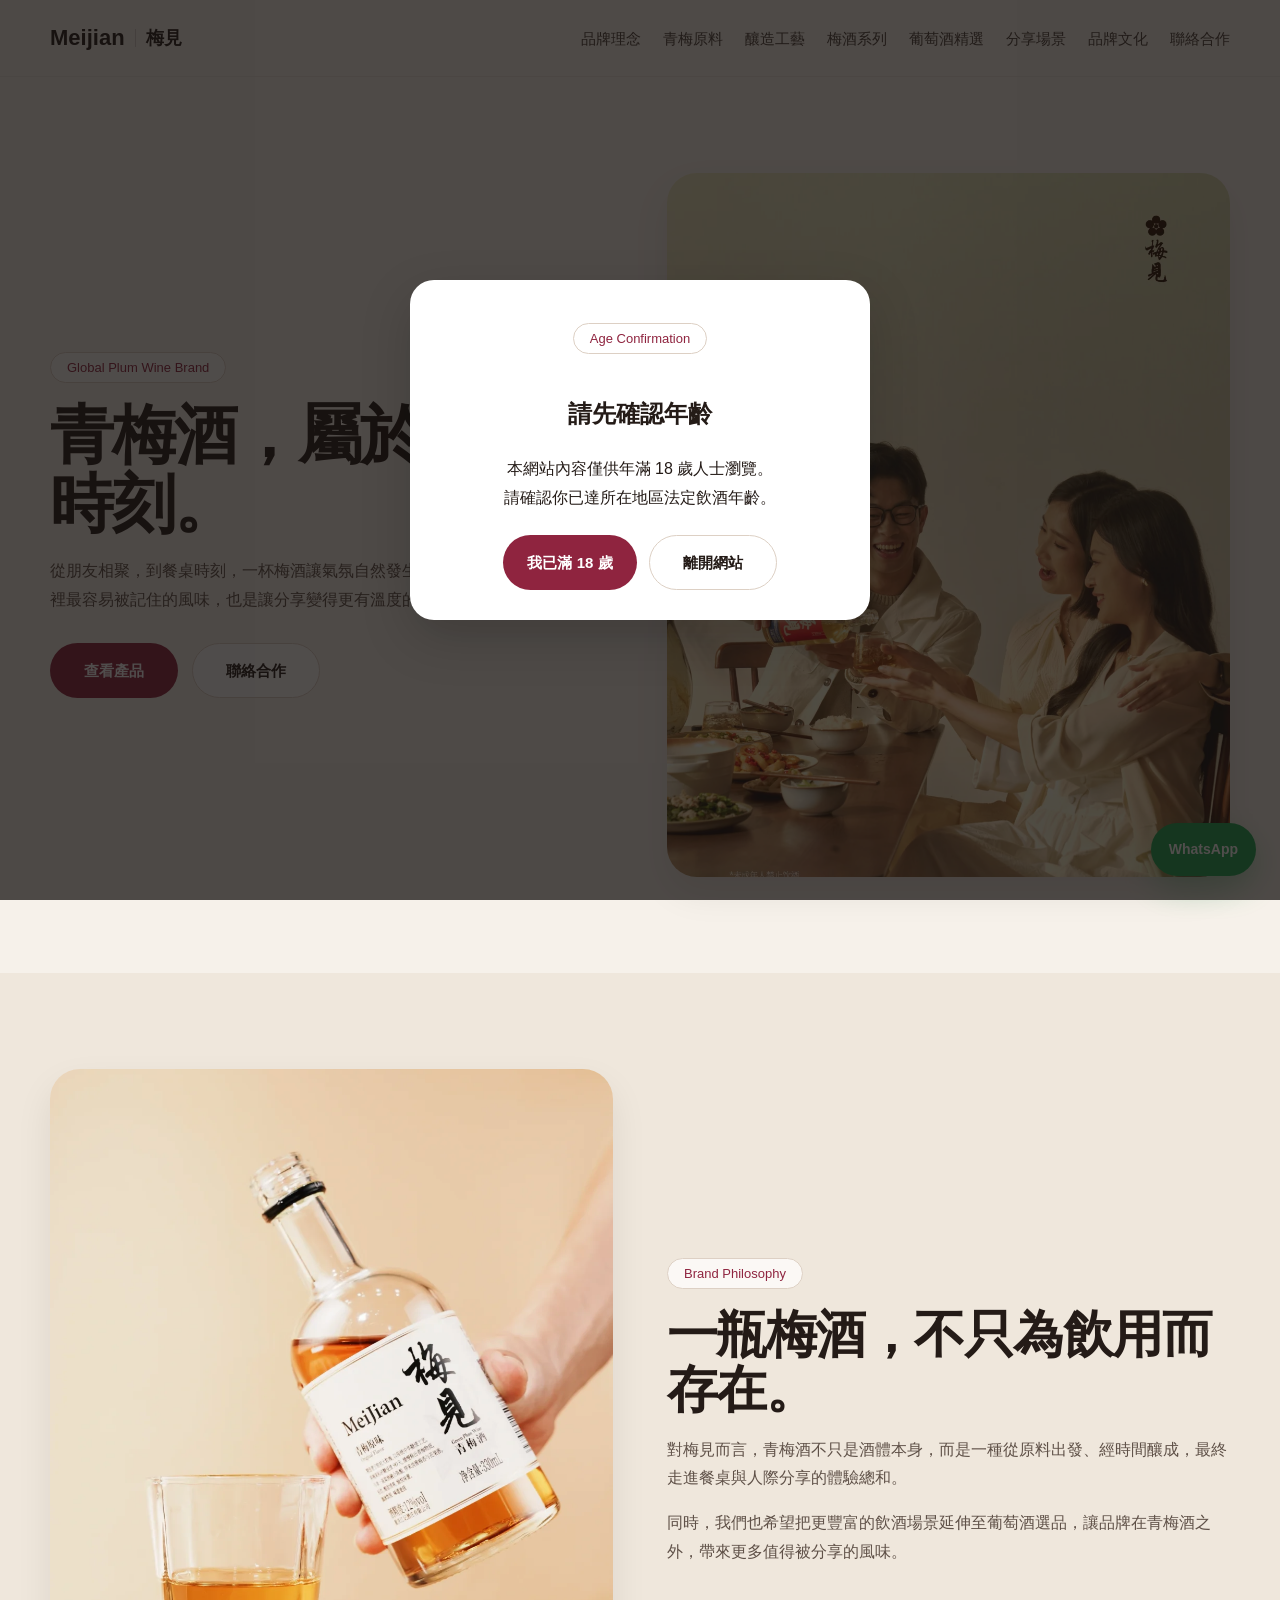
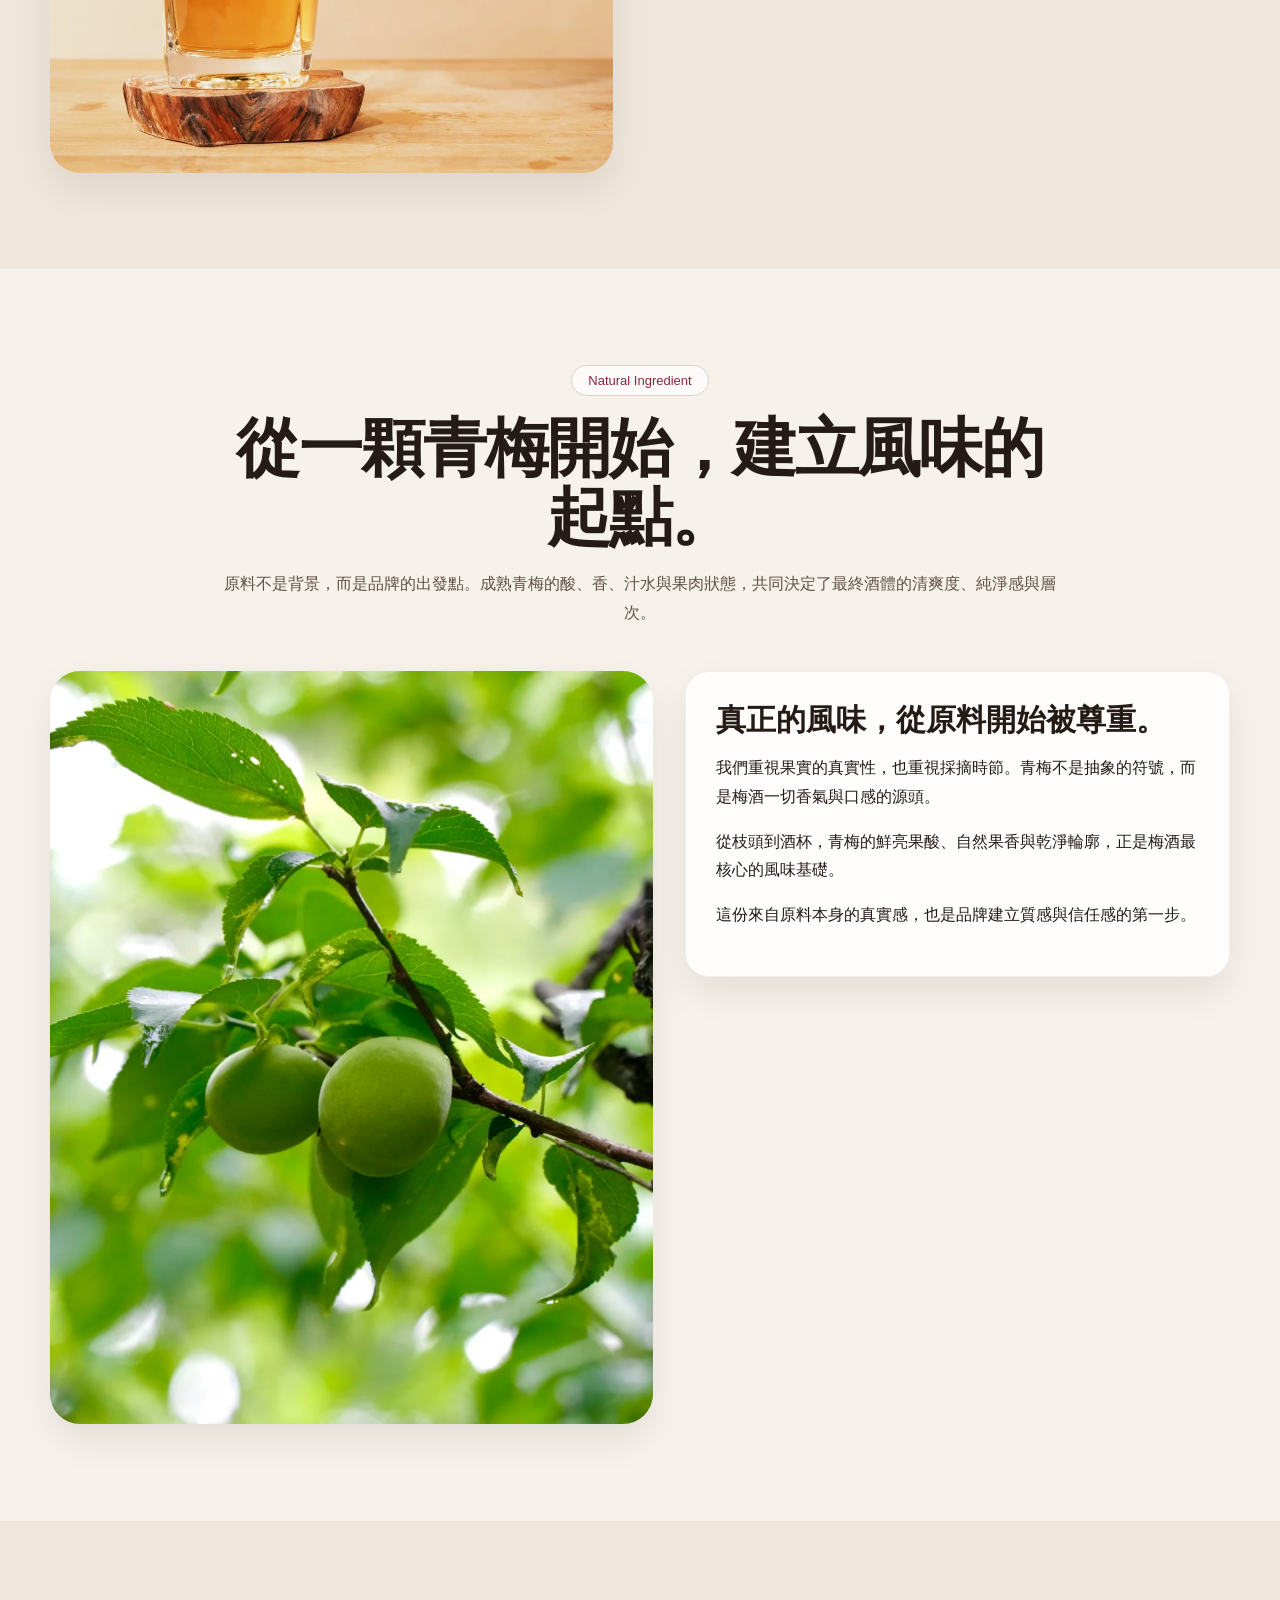
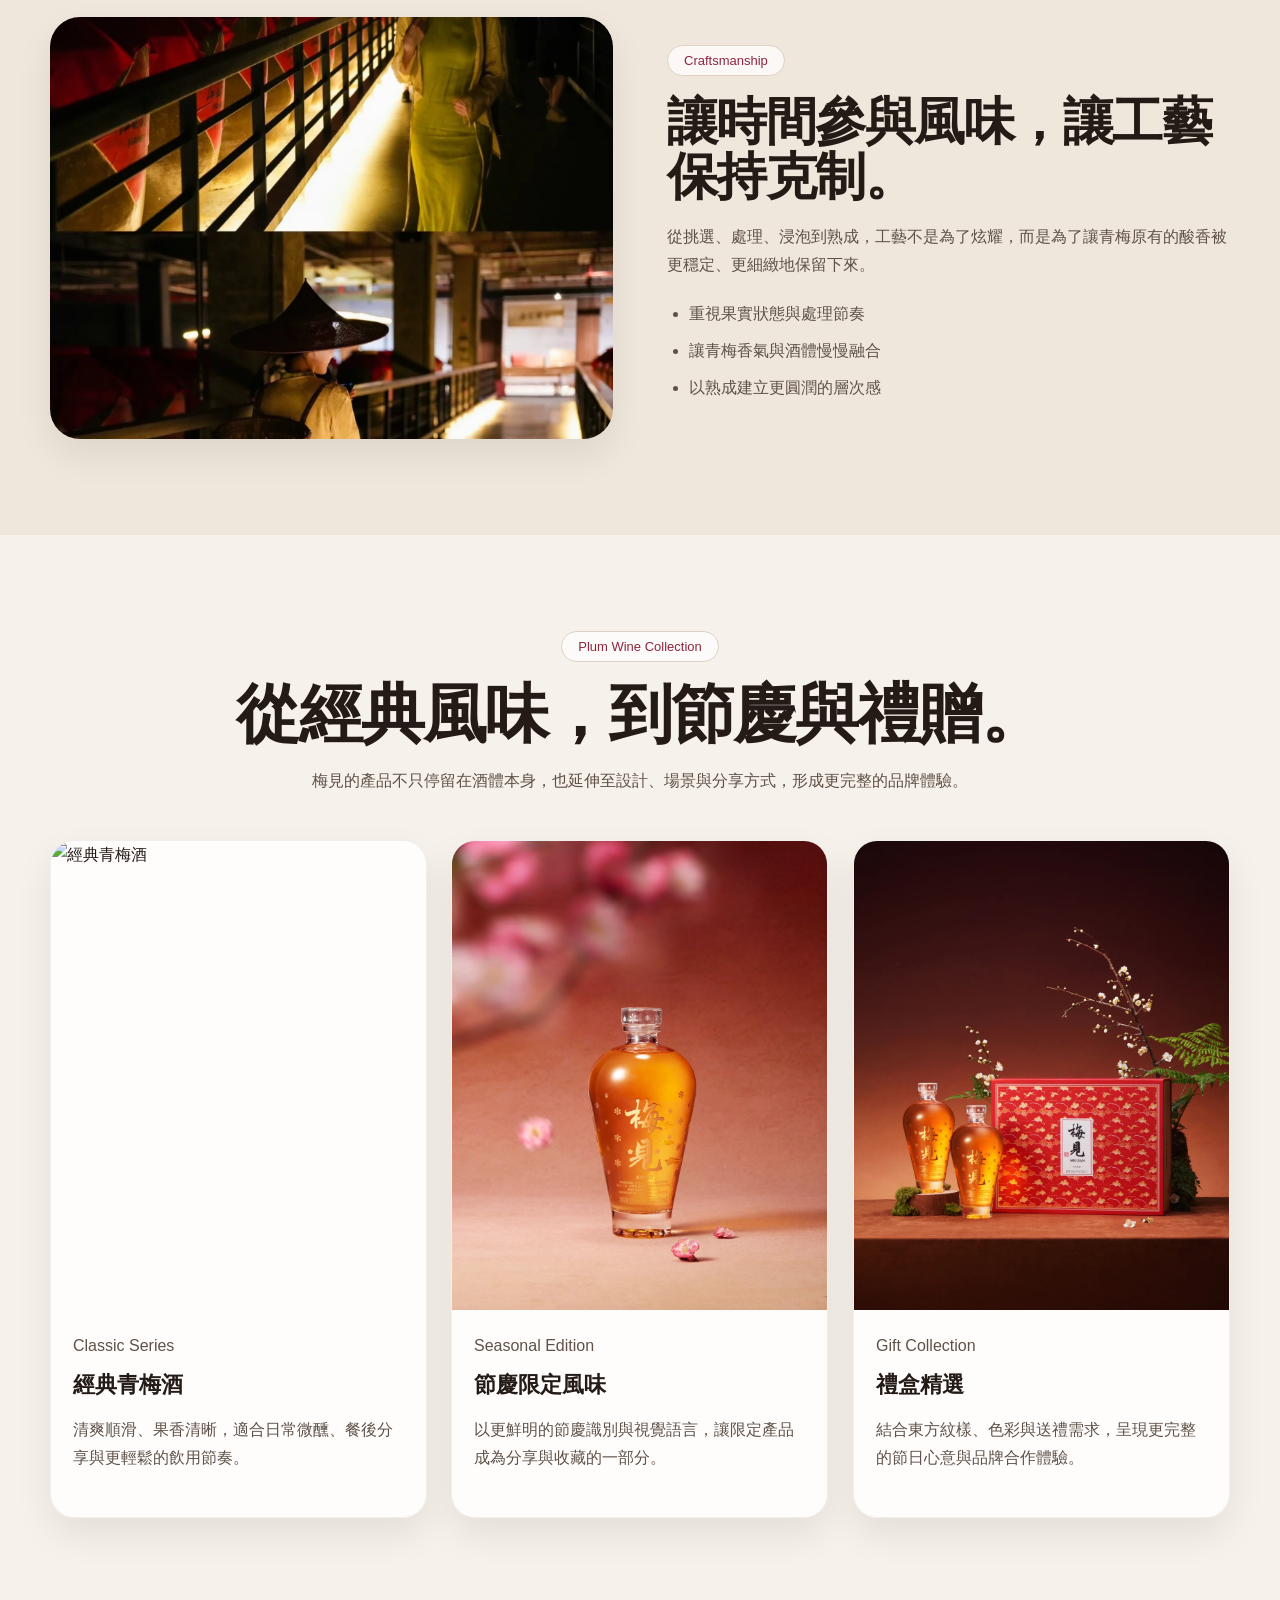
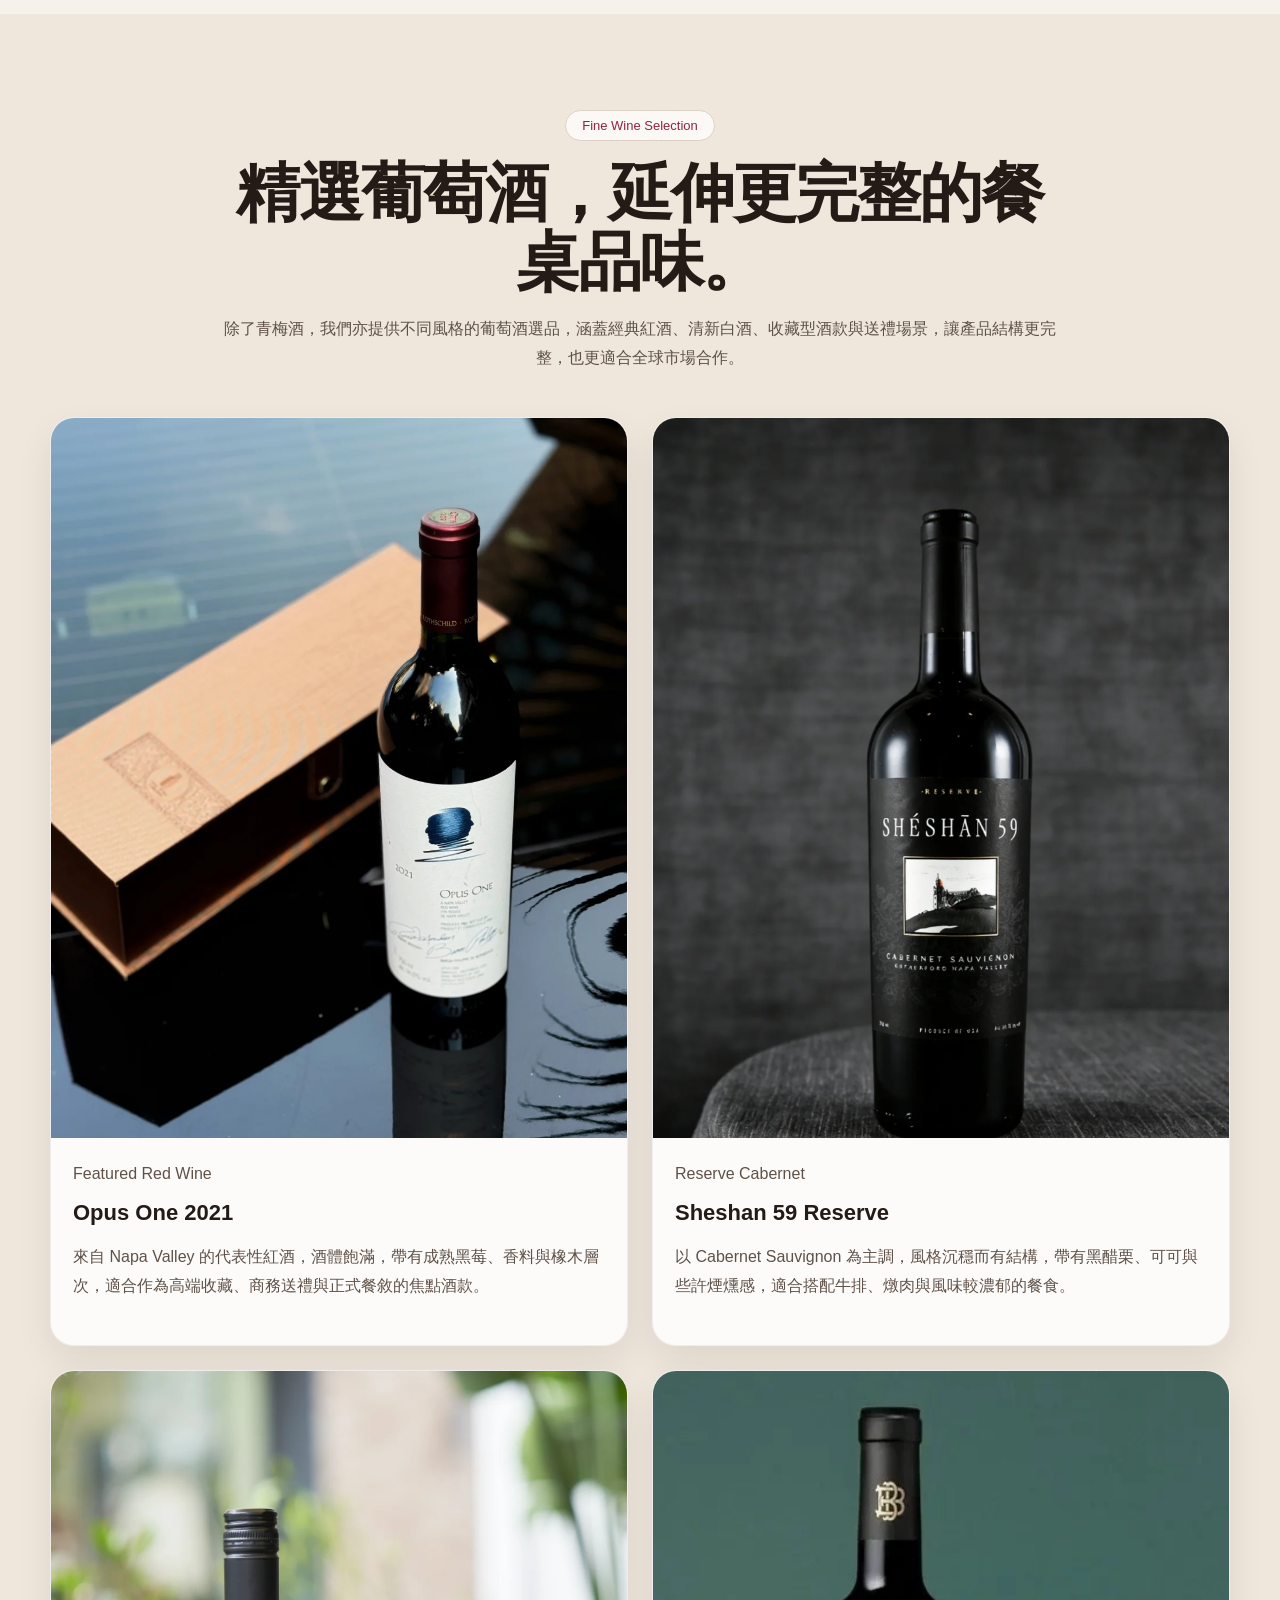
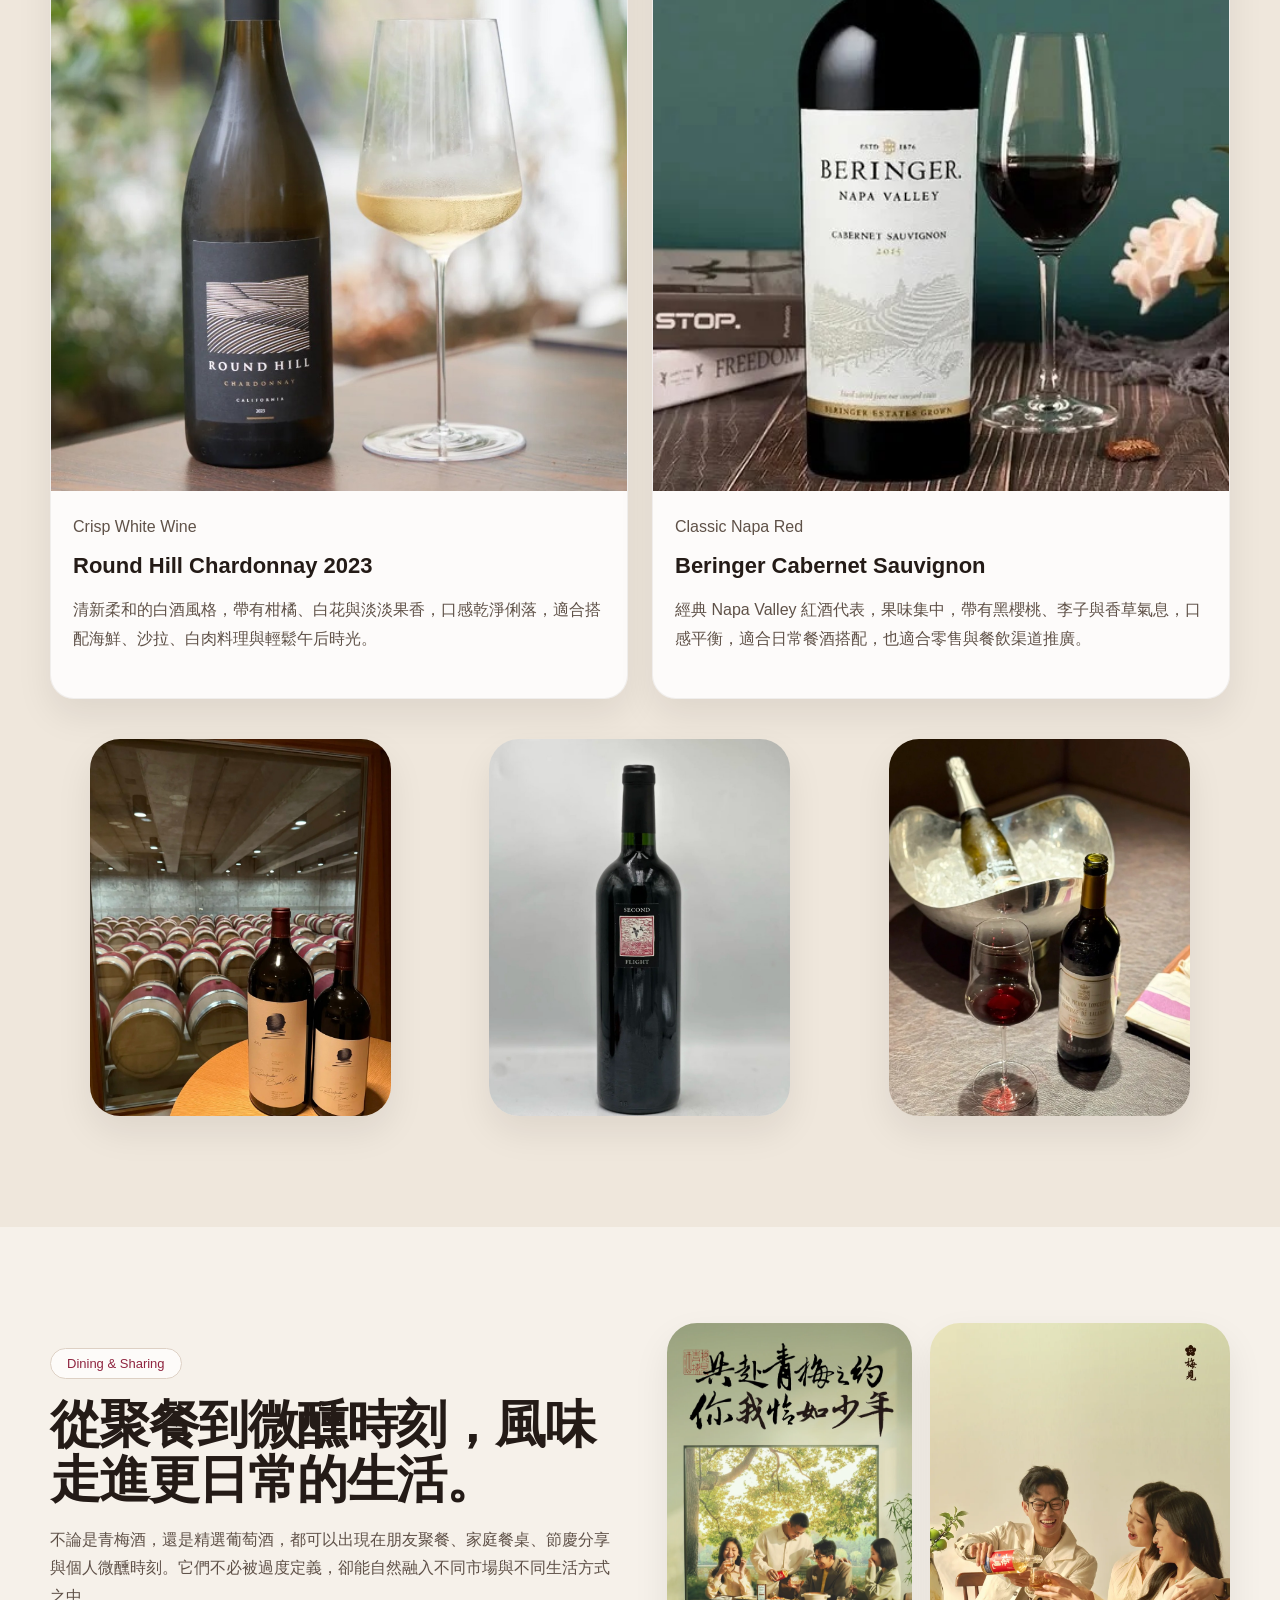
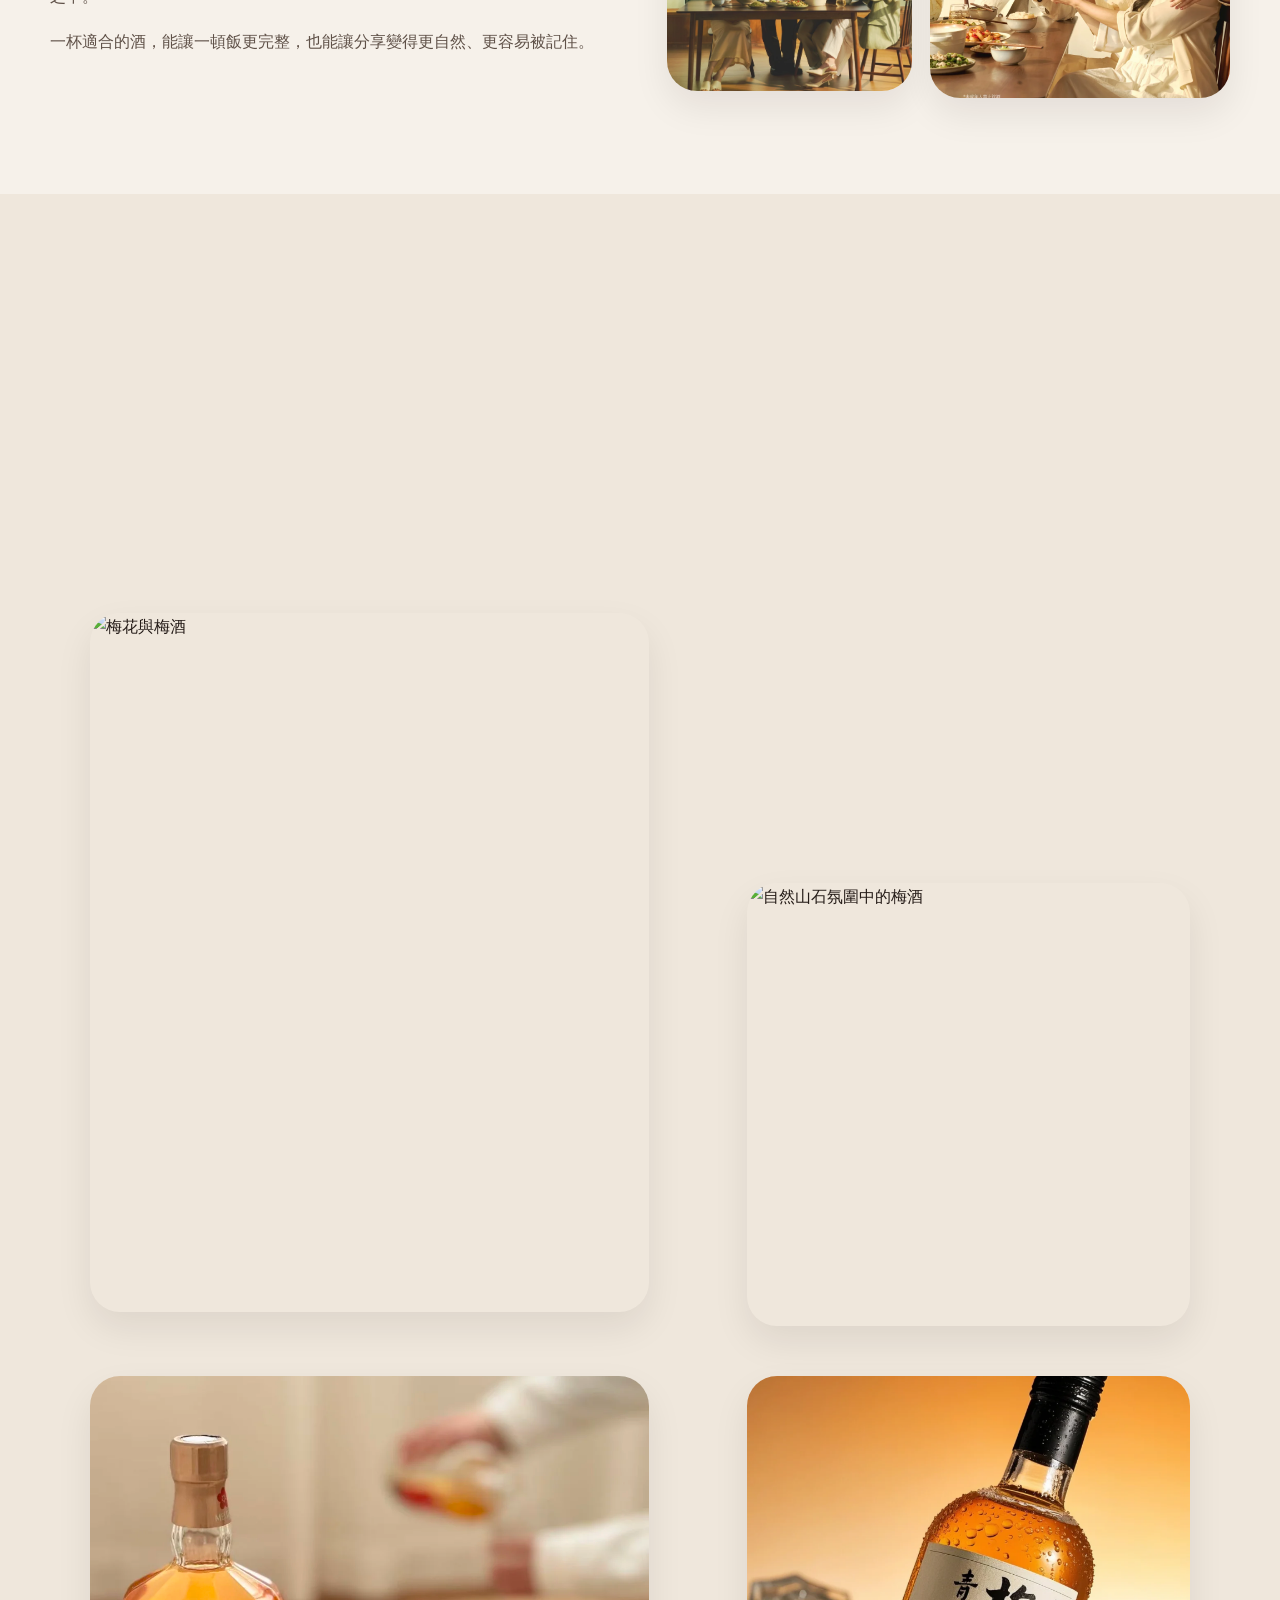
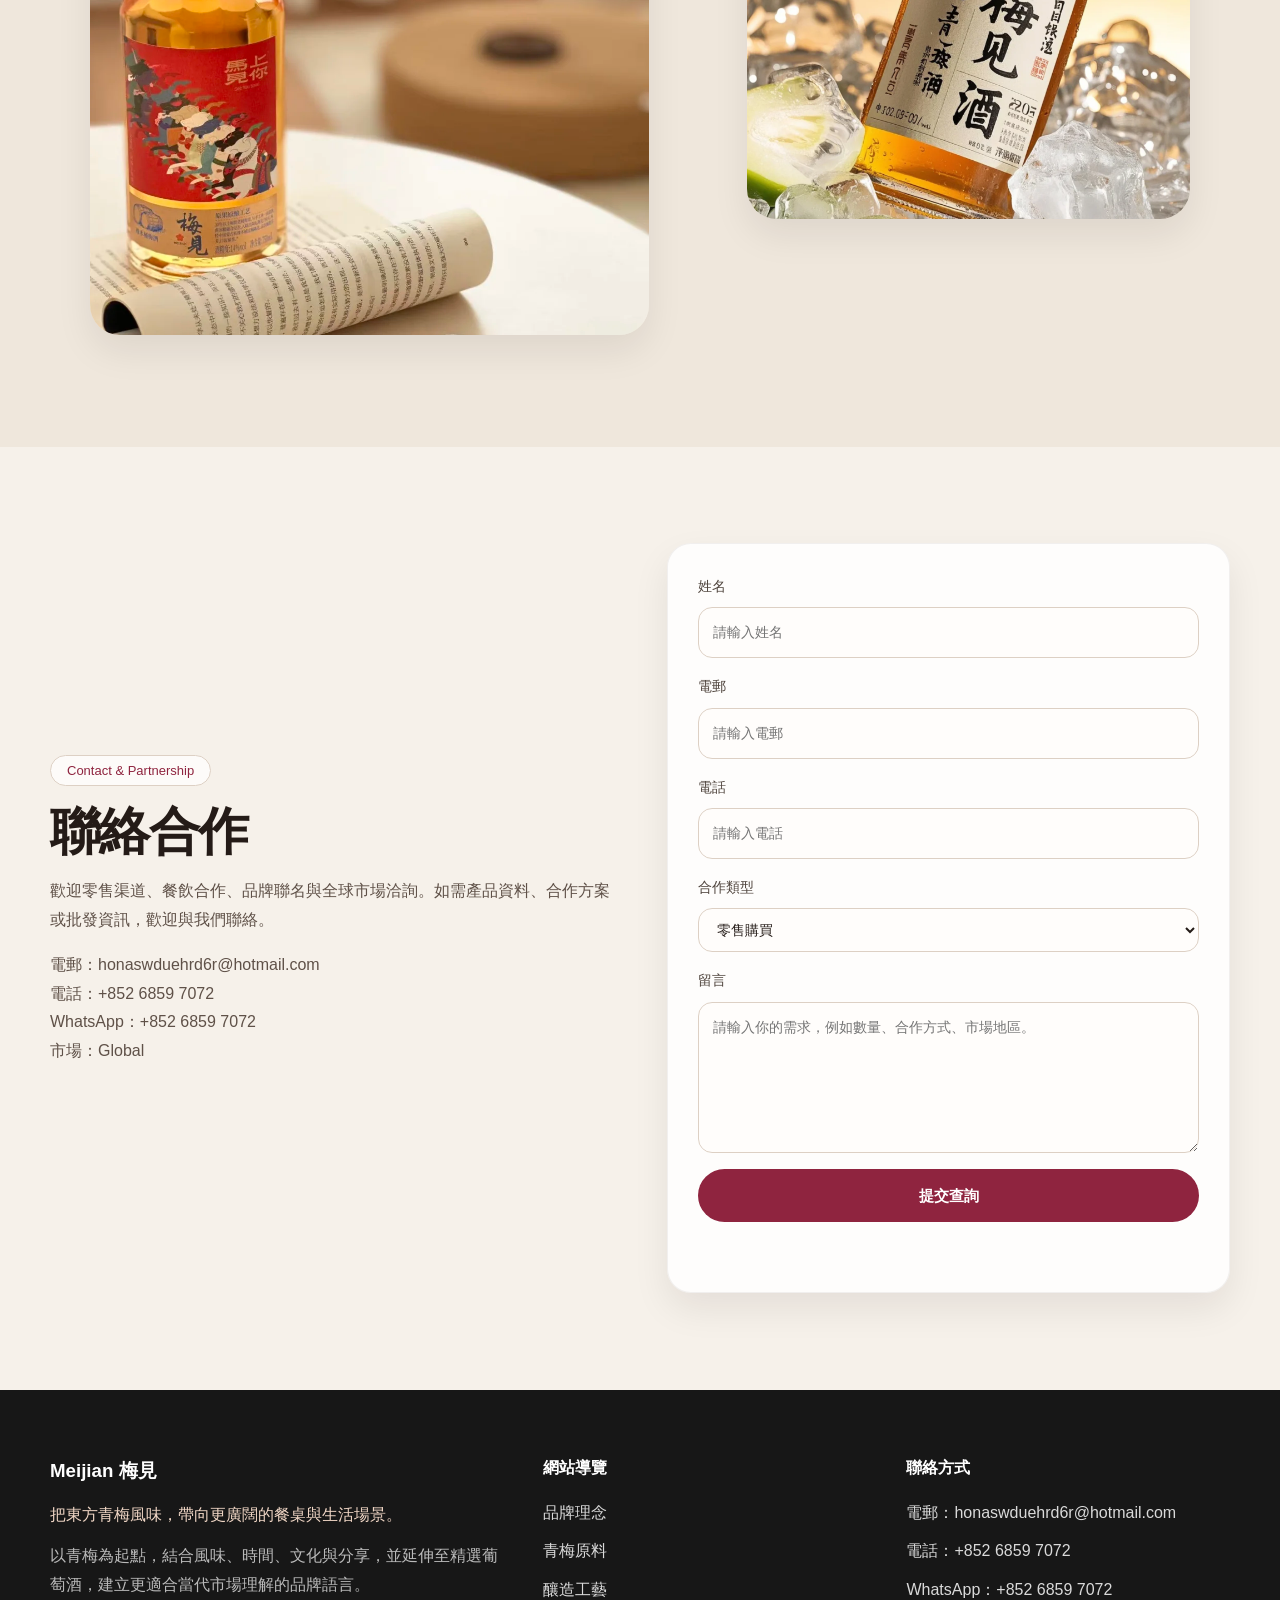
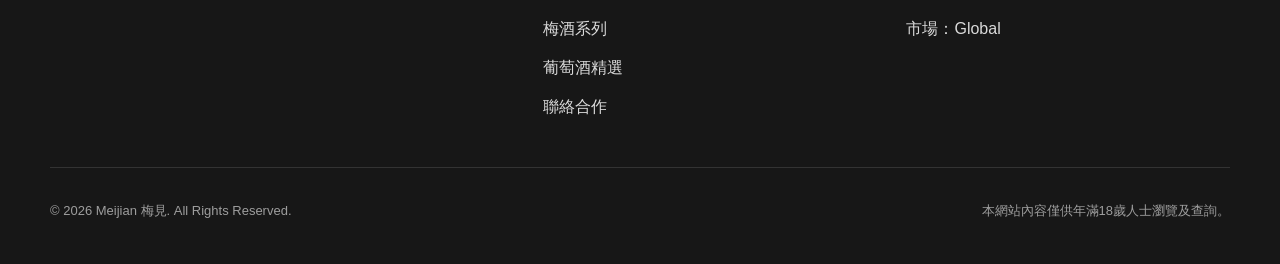
==== commit b07aff2a: "Add files via upload" ====
--- a/index.html
+++ b/index.html
@@ -3,8 +3,25 @@
 <head>
   <meta charset="UTF-8" />
   <meta name="viewport" content="width=device-width, initial-scale=1.0" />
-  <title>Meijian 梅見｜Global Plum Wine</title>
-  <meta name="description" content="Meijian 梅見全球青梅酒品牌官網。從青梅原料、釀造工藝到餐桌分享，並延伸至精選葡萄酒，呈現更完整的全球酒飲體驗。" />
+  <title>Meijian 梅見｜梅子酒與葡萄酒進出口及全球分銷</title>
+  <meta name="description" content="專注梅子酒與葡萄酒的進口、出口、批發、分銷及品牌合作，服務香港、美國及全球市場。" />
+  <meta name="keywords" content="梅子酒, 葡萄酒, 酒類進出口, 葡萄酒批發, 酒類分銷, plum wine, wine import, wine export, wine distribution, wine wholesale" />
+  <link rel="canonical" href="https://www.plumvineglobal.com/" />
+
+  <meta property="og:type" content="website" />
+  <meta property="og:locale" content="zh_HK" />
+  <meta property="og:site_name" content="Meijian 梅見｜酒類進出口與國際貿易" />
+  <meta property="og:title" content="梅子酒與葡萄酒進出口及全球分銷" />
+  <meta property="og:description" content="專注梅子酒與葡萄酒的進口、出口、批發、分銷及品牌合作，服務香港、美國及全球市場。" />
+  <meta property="og:url" content="https://www.plumvineglobal.com/" />
+  <meta property="og:image" content="https://www.plumvineglobal.com/assets/hero-party.png" />
+  <meta property="og:image:alt" content="梅子酒與葡萄酒進出口及全球分銷" />
+
+  <meta name="twitter:card" content="summary_large_image" />
+  <meta name="twitter:title" content="梅子酒與葡萄酒進出口及全球分銷" />
+  <meta name="twitter:description" content="專注梅子酒與葡萄酒的進口、出口、批發、分銷及品牌合作，服務香港、美國及全球市場。" />
+  <meta name="twitter:image" content="https://www.plumvineglobal.com/assets/hero-party.png" />
+
   <link rel="stylesheet" href="styles.css" />
 </head>
 <body>
